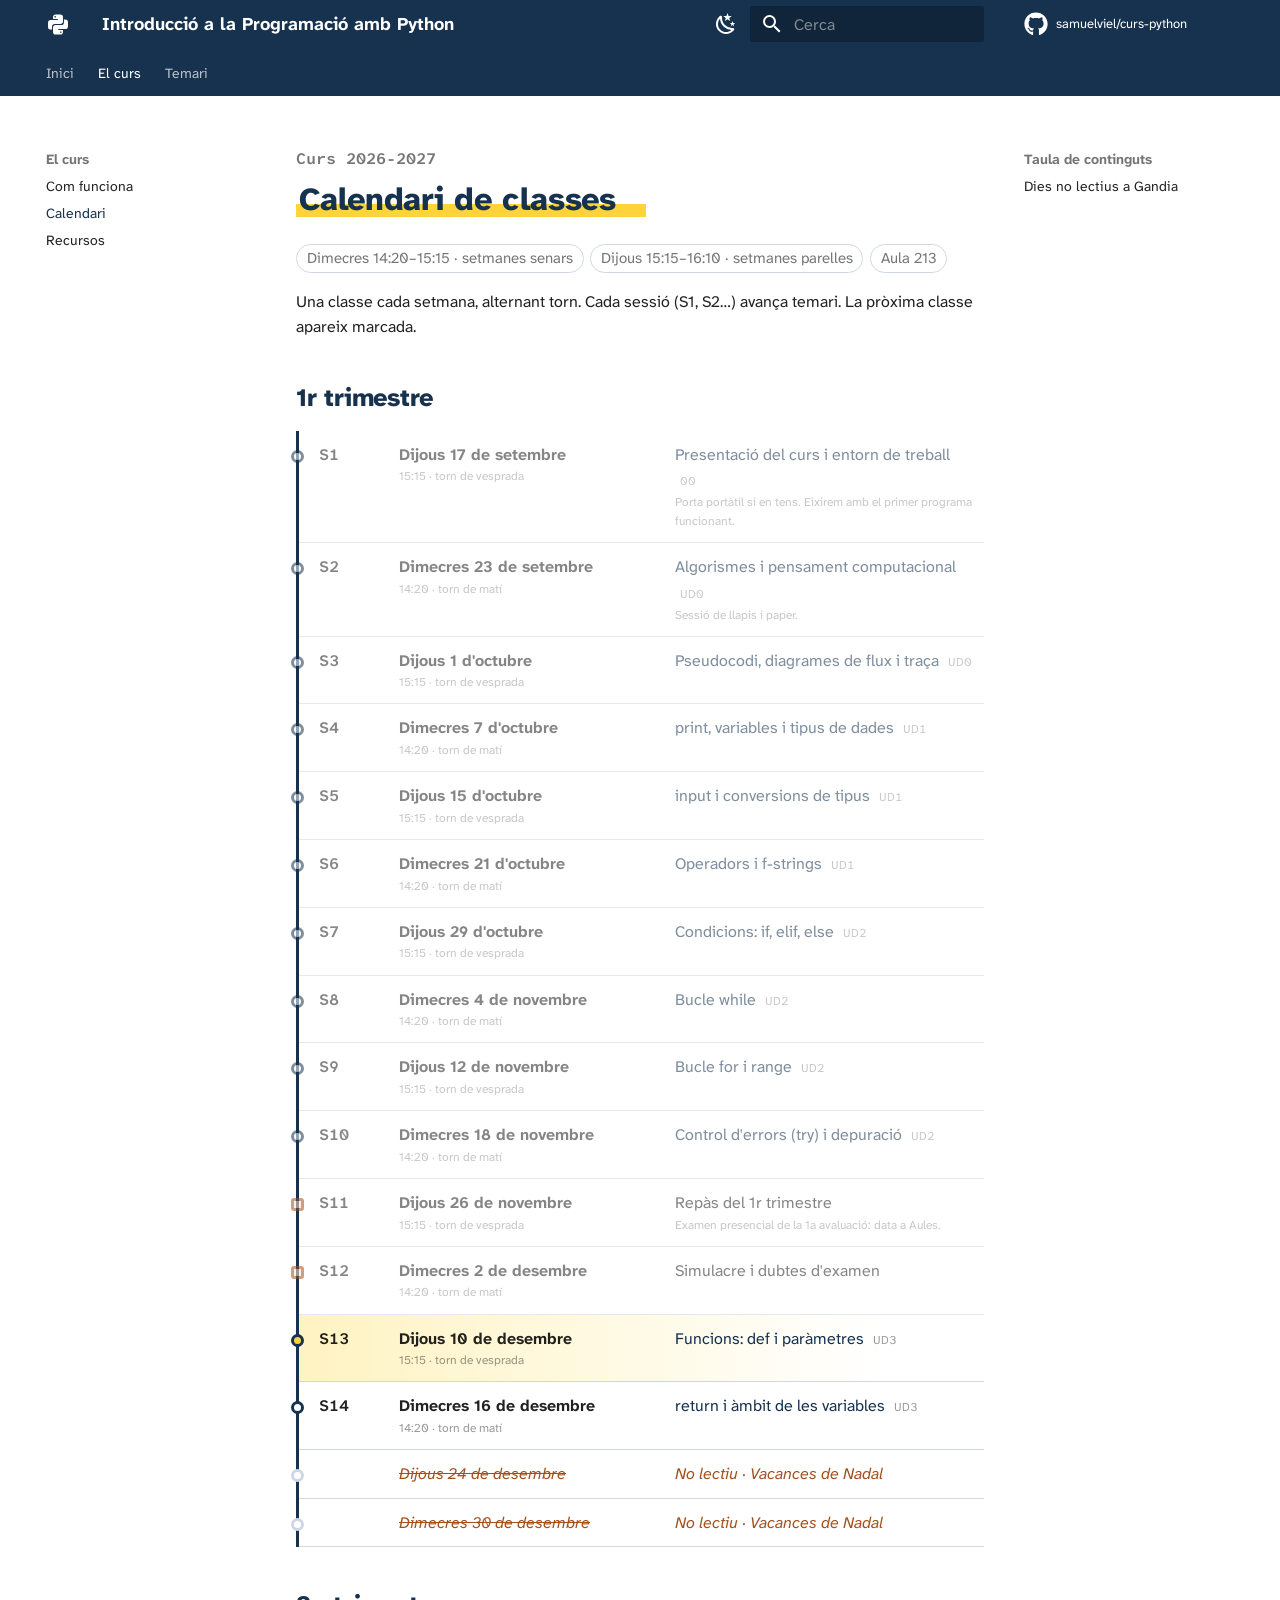
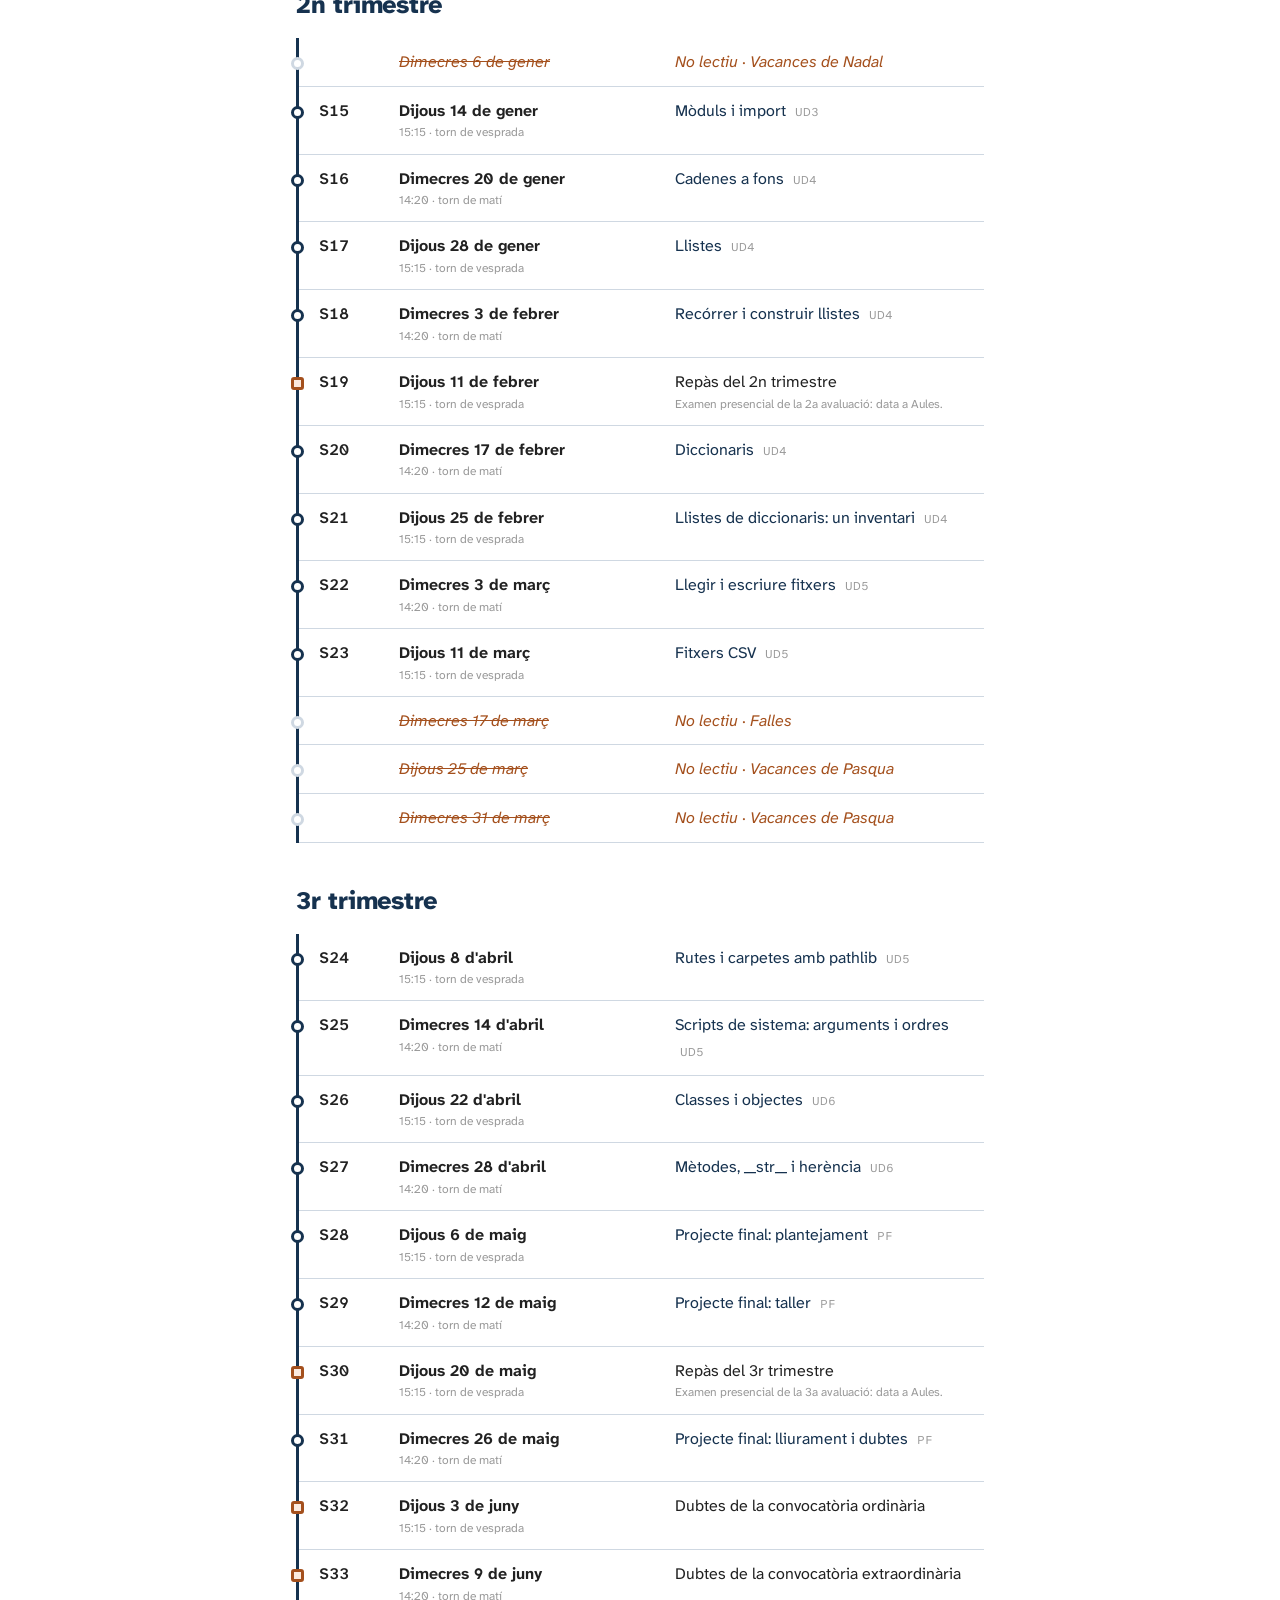
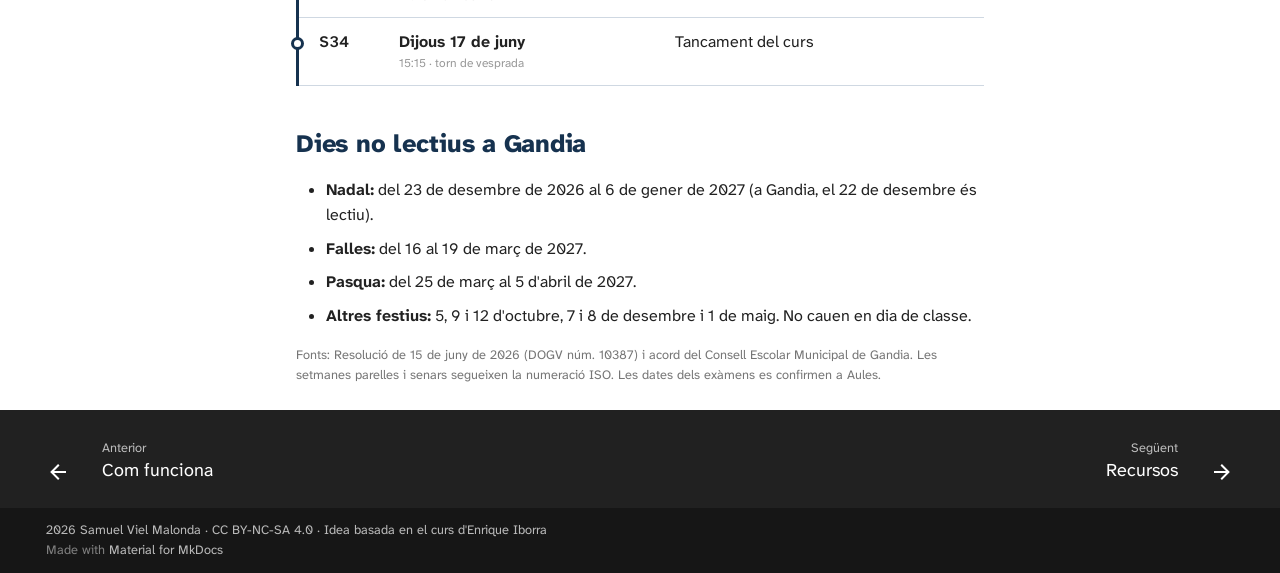
==== calendari/index.html @ 8b62d402 "Deployed 7106b65 with MkDocs version: 1.6.1" ====
<!doctype html>
<html lang="ca" class="no-js">
  <head>
    
      <meta charset="utf-8">
      <meta name="viewport" content="width=device-width,initial-scale=1">
      
        <meta name="description" content="Optativa de 2n d'ASIX/DAW semipresencial · IES Maria Enríquez (Gandia) · Curs 2026-2027">
      
      
        <meta name="author" content="Samuel Viel Malonda">
      
      
        <link rel="canonical" href="https://samuelviel.github.io/curs-python/calendari/">
      
      
        <link rel="prev" href="../guia/">
      
      
        <link rel="next" href="../recursos/">
      
      
        
      
      
      <link rel="icon" href="../assets/favicon.svg">
      <meta name="generator" content="mkdocs-1.6.1, mkdocs-material-9.7.7">
    
    
      
        <title>Calendari - Introducció a la Programació amb Python</title>
      
    
    
      <link rel="stylesheet" href="../assets/stylesheets/main.ec1eaa64.min.css">
      
        
        <link rel="stylesheet" href="../assets/stylesheets/palette.ab4e12ef.min.css">
      
      


    
    
      
    
    
      
    
    
      <link rel="stylesheet" href="../assets/css/curs.css">
    
    <script>__md_scope=new URL("..",location),__md_hash=e=>[...e].reduce(((e,_)=>(e<<5)-e+_.charCodeAt(0)),0),__md_get=(e,_=localStorage,t=__md_scope)=>JSON.parse(_.getItem(t.pathname+"."+e)),__md_set=(e,_,t=localStorage,a=__md_scope)=>{try{t.setItem(a.pathname+"."+e,JSON.stringify(_))}catch(e){}}</script>
    
      

    
    
  </head>
  
  
    
    
      
    
    
    
    
    <body dir="ltr" data-md-color-scheme="default" data-md-color-primary="custom" data-md-color-accent="custom">
  
    
    <input class="md-toggle" data-md-toggle="drawer" type="checkbox" id="__drawer" autocomplete="off">
    <input class="md-toggle" data-md-toggle="search" type="checkbox" id="__search" autocomplete="off">
    <label class="md-overlay" for="__drawer"></label>
    <div data-md-component="skip">
      
        
        <a href="#calendari-de-classes" class="md-skip">
          Salta el contingut
        </a>
      
    </div>
    <div data-md-component="announce">
      
    </div>
    
    
      

<header class="md-header" data-md-component="header">
  <nav class="md-header__inner md-grid" aria-label="Capçalera">
    <a href=".." title="Introducció a la Programació amb Python" class="md-header__button md-logo" aria-label="Introducció a la Programació amb Python" data-md-component="logo">
      
  
  <svg xmlns="http://www.w3.org/2000/svg" viewBox="0 0 24 24"><path d="M19.14 7.5A2.86 2.86 0 0 1 22 10.36v3.78A2.86 2.86 0 0 1 19.14 17H12c0 .39.32.96.71.96H17v1.68a2.86 2.86 0 0 1-2.86 2.86H9.86A2.86 2.86 0 0 1 7 19.64v-3.75a2.85 2.85 0 0 1 2.86-2.85h5.25a2.85 2.85 0 0 0 2.85-2.86V7.5zm-4.28 11.79c-.4 0-.72.3-.72.89s.32.71.72.71a.71.71 0 0 0 .71-.71c0-.59-.32-.89-.71-.89m-10-1.79A2.86 2.86 0 0 1 2 14.64v-3.78A2.86 2.86 0 0 1 4.86 8H12c0-.39-.32-.96-.71-.96H7V5.36A2.86 2.86 0 0 1 9.86 2.5h4.28A2.86 2.86 0 0 1 17 5.36v3.75a2.85 2.85 0 0 1-2.86 2.85H8.89a2.85 2.85 0 0 0-2.85 2.86v2.68zM9.14 5.71c.4 0 .72-.3.72-.89s-.32-.71-.72-.71c-.39 0-.71.12-.71.71s.32.89.71.89"/></svg>

    </a>
    <label class="md-header__button md-icon" for="__drawer">
      
      <svg xmlns="http://www.w3.org/2000/svg" viewBox="0 0 24 24"><path d="M3 6h18v2H3zm0 5h18v2H3zm0 5h18v2H3z"/></svg>
    </label>
    <div class="md-header__title" data-md-component="header-title">
      <div class="md-header__ellipsis">
        <div class="md-header__topic">
          <span class="md-ellipsis">
            Introducció a la Programació amb Python
          </span>
        </div>
        <div class="md-header__topic" data-md-component="header-topic">
          <span class="md-ellipsis">
            
              Calendari
            
          </span>
        </div>
      </div>
    </div>
    
      
        <form class="md-header__option" data-md-component="palette">
  
    
    
    
    <input class="md-option" data-md-color-media="(prefers-color-scheme: light)" data-md-color-scheme="default" data-md-color-primary="custom" data-md-color-accent="custom"  aria-label="Canvia a mode fosc"  type="radio" name="__palette" id="__palette_0">
    
      <label class="md-header__button md-icon" title="Canvia a mode fosc" for="__palette_1" hidden>
        <svg xmlns="http://www.w3.org/2000/svg" viewBox="0 0 24 24"><path d="m17.75 4.09-2.53 1.94.91 3.06-2.63-1.81-2.63 1.81.91-3.06-2.53-1.94L12.44 4l1.06-3 1.06 3zm3.5 6.91-1.64 1.25.59 1.98-1.7-1.17-1.7 1.17.59-1.98L15.75 11l2.06-.05L18.5 9l.69 1.95zm-2.28 4.95c.83-.08 1.72 1.1 1.19 1.85-.32.45-.66.87-1.08 1.27C15.17 23 8.84 23 4.94 19.07c-3.91-3.9-3.91-10.24 0-14.14.4-.4.82-.76 1.27-1.08.75-.53 1.93.36 1.85 1.19-.27 2.86.69 5.83 2.89 8.02a9.96 9.96 0 0 0 8.02 2.89m-1.64 2.02a12.08 12.08 0 0 1-7.8-3.47c-2.17-2.19-3.33-5-3.49-7.82-2.81 3.14-2.7 7.96.31 10.98 3.02 3.01 7.84 3.12 10.98.31"/></svg>
      </label>
    
  
    
    
    
    <input class="md-option" data-md-color-media="(prefers-color-scheme: dark)" data-md-color-scheme="slate" data-md-color-primary="custom" data-md-color-accent="custom"  aria-label="Canvia a mode clar"  type="radio" name="__palette" id="__palette_1">
    
      <label class="md-header__button md-icon" title="Canvia a mode clar" for="__palette_0" hidden>
        <svg xmlns="http://www.w3.org/2000/svg" viewBox="0 0 24 24"><path d="M12 7a5 5 0 0 1 5 5 5 5 0 0 1-5 5 5 5 0 0 1-5-5 5 5 0 0 1 5-5m0 2a3 3 0 0 0-3 3 3 3 0 0 0 3 3 3 3 0 0 0 3-3 3 3 0 0 0-3-3m0-7 2.39 3.42C13.65 5.15 12.84 5 12 5s-1.65.15-2.39.42zM3.34 7l4.16-.35A7.2 7.2 0 0 0 5.94 8.5c-.44.74-.69 1.5-.83 2.29zm.02 10 1.76-3.77a7.131 7.131 0 0 0 2.38 4.14zM20.65 7l-1.77 3.79a7.02 7.02 0 0 0-2.38-4.15zm-.01 10-4.14.36c.59-.51 1.12-1.14 1.54-1.86.42-.73.69-1.5.83-2.29zM12 22l-2.41-3.44c.74.27 1.55.44 2.41.44.82 0 1.63-.17 2.37-.44z"/></svg>
      </label>
    
  
</form>
      
    
    
      <script>var palette=__md_get("__palette");if(palette&&palette.color){if("(prefers-color-scheme)"===palette.color.media){var media=matchMedia("(prefers-color-scheme: light)"),input=document.querySelector(media.matches?"[data-md-color-media='(prefers-color-scheme: light)']":"[data-md-color-media='(prefers-color-scheme: dark)']");palette.color.media=input.getAttribute("data-md-color-media"),palette.color.scheme=input.getAttribute("data-md-color-scheme"),palette.color.primary=input.getAttribute("data-md-color-primary"),palette.color.accent=input.getAttribute("data-md-color-accent")}for(var[key,value]of Object.entries(palette.color))document.body.setAttribute("data-md-color-"+key,value)}</script>
    
    
    
      
      
        <label class="md-header__button md-icon" for="__search">
          
          <svg xmlns="http://www.w3.org/2000/svg" viewBox="0 0 24 24"><path d="M9.5 3A6.5 6.5 0 0 1 16 9.5c0 1.61-.59 3.09-1.56 4.23l.27.27h.79l5 5-1.5 1.5-5-5v-.79l-.27-.27A6.52 6.52 0 0 1 9.5 16 6.5 6.5 0 0 1 3 9.5 6.5 6.5 0 0 1 9.5 3m0 2C7 5 5 7 5 9.5S7 14 9.5 14 14 12 14 9.5 12 5 9.5 5"/></svg>
        </label>
        <div class="md-search" data-md-component="search" role="dialog">
  <label class="md-search__overlay" for="__search"></label>
  <div class="md-search__inner" role="search">
    <form class="md-search__form" name="search">
      <input type="text" class="md-search__input" name="query" aria-label="Cerca" placeholder="Cerca" autocapitalize="off" autocorrect="off" autocomplete="off" spellcheck="false" data-md-component="search-query" required>
      <label class="md-search__icon md-icon" for="__search">
        
        <svg xmlns="http://www.w3.org/2000/svg" viewBox="0 0 24 24"><path d="M9.5 3A6.5 6.5 0 0 1 16 9.5c0 1.61-.59 3.09-1.56 4.23l.27.27h.79l5 5-1.5 1.5-5-5v-.79l-.27-.27A6.52 6.52 0 0 1 9.5 16 6.5 6.5 0 0 1 3 9.5 6.5 6.5 0 0 1 9.5 3m0 2C7 5 5 7 5 9.5S7 14 9.5 14 14 12 14 9.5 12 5 9.5 5"/></svg>
        
        <svg xmlns="http://www.w3.org/2000/svg" viewBox="0 0 24 24"><path d="M20 11v2H8l5.5 5.5-1.42 1.42L4.16 12l7.92-7.92L13.5 5.5 8 11z"/></svg>
      </label>
      <nav class="md-search__options" aria-label="Cerca">
        
        <button type="reset" class="md-search__icon md-icon" title="Neteja" aria-label="Neteja" tabindex="-1">
          
          <svg xmlns="http://www.w3.org/2000/svg" viewBox="0 0 24 24"><path d="M19 6.41 17.59 5 12 10.59 6.41 5 5 6.41 10.59 12 5 17.59 6.41 19 12 13.41 17.59 19 19 17.59 13.41 12z"/></svg>
        </button>
      </nav>
      
        <div class="md-search__suggest" data-md-component="search-suggest"></div>
      
    </form>
    <div class="md-search__output">
      <div class="md-search__scrollwrap" tabindex="0" data-md-scrollfix>
        <div class="md-search-result" data-md-component="search-result">
          <div class="md-search-result__meta">
            Inicialitzant cerca
          </div>
          <ol class="md-search-result__list" role="presentation"></ol>
        </div>
      </div>
    </div>
  </div>
</div>
      
    
    
      <div class="md-header__source">
        <a href="https://github.com/samuelviel/curs-python" title="Ves al repositori" class="md-source" data-md-component="source">
  <div class="md-source__icon md-icon">
    
    <svg xmlns="http://www.w3.org/2000/svg" viewBox="0 0 512 512"><!--! Font Awesome Free 7.1.0 by @fontawesome - https://fontawesome.com License - https://fontawesome.com/license/free (Icons: CC BY 4.0, Fonts: SIL OFL 1.1, Code: MIT License) Copyright 2025 Fonticons, Inc.--><path d="M173.9 397.4c0 2-2.3 3.6-5.2 3.6-3.3.3-5.6-1.3-5.6-3.6 0-2 2.3-3.6 5.2-3.6 3-.3 5.6 1.3 5.6 3.6m-31.1-4.5c-.7 2 1.3 4.3 4.3 4.9 2.6 1 5.6 0 6.2-2s-1.3-4.3-4.3-5.2c-2.6-.7-5.5.3-6.2 2.3m44.2-1.7c-2.9.7-4.9 2.6-4.6 4.9.3 2 2.9 3.3 5.9 2.6 2.9-.7 4.9-2.6 4.6-4.6-.3-1.9-3-3.2-5.9-2.9M252.8 8C114.1 8 8 113.3 8 252c0 110.9 69.8 205.8 169.5 239.2 12.8 2.3 17.3-5.6 17.3-12.1 0-6.2-.3-40.4-.3-61.4 0 0-70 15-84.7-29.8 0 0-11.4-29.1-27.8-36.6 0 0-22.9-15.7 1.6-15.4 0 0 24.9 2 38.6 25.8 21.9 38.6 58.6 27.5 72.9 20.9 2.3-16 8.8-27.1 16-33.7-55.9-6.2-112.3-14.3-112.3-110.5 0-27.5 7.6-41.3 23.6-58.9-2.6-6.5-11.1-33.3 2.6-67.9 20.9-6.5 69 27 69 27 20-5.6 41.5-8.5 62.8-8.5s42.8 2.9 62.8 8.5c0 0 48.1-33.6 69-27 13.7 34.7 5.2 61.4 2.6 67.9 16 17.7 25.8 31.5 25.8 58.9 0 96.5-58.9 104.2-114.8 110.5 9.2 7.9 17 22.9 17 46.4 0 33.7-.3 75.4-.3 83.6 0 6.5 4.6 14.4 17.3 12.1C436.2 457.8 504 362.9 504 252 504 113.3 391.5 8 252.8 8M105.2 352.9c-1.3 1-1 3.3.7 5.2 1.6 1.6 3.9 2.3 5.2 1 1.3-1 1-3.3-.7-5.2-1.6-1.6-3.9-2.3-5.2-1m-10.8-8.1c-.7 1.3.3 2.9 2.3 3.9 1.6 1 3.6.7 4.3-.7.7-1.3-.3-2.9-2.3-3.9-2-.6-3.6-.3-4.3.7m32.4 35.6c-1.6 1.3-1 4.3 1.3 6.2 2.3 2.3 5.2 2.6 6.5 1 1.3-1.3.7-4.3-1.3-6.2-2.2-2.3-5.2-2.6-6.5-1m-11.4-14.7c-1.6 1-1.6 3.6 0 5.9s4.3 3.3 5.6 2.3c1.6-1.3 1.6-3.9 0-6.2-1.4-2.3-4-3.3-5.6-2"/></svg>
  </div>
  <div class="md-source__repository">
    samuelviel/curs-python
  </div>
</a>
      </div>
    
  </nav>
  
</header>
    
    <div class="md-container" data-md-component="container">
      
      
        
          
            
<nav class="md-tabs" aria-label="Pestanyes" data-md-component="tabs">
  <div class="md-grid">
    <ul class="md-tabs__list">
      
        
  
  
  
  
    <li class="md-tabs__item">
      <a href=".." class="md-tabs__link">
        
  
  
    
  
  Inici

      </a>
    </li>
  

      
        
  
  
  
    
  
  
    
    
      <li class="md-tabs__item md-tabs__item--active">
        <a href="../guia/" class="md-tabs__link">
          
  
  
    
  
  El curs

        </a>
      </li>
    
  

      
        
  
  
  
  
    
    
      <li class="md-tabs__item">
        <a href="../unitats/entorn/" class="md-tabs__link">
          
  
  
    
  
  Temari

        </a>
      </li>
    
  

      
    </ul>
  </div>
</nav>
          
        
      
      <main class="md-main" data-md-component="main">
        <div class="md-main__inner md-grid">
          
            
              
              <div class="md-sidebar md-sidebar--primary" data-md-component="sidebar" data-md-type="navigation" >
                <div class="md-sidebar__scrollwrap">
                  <div class="md-sidebar__inner">
                    


  


<nav class="md-nav md-nav--primary md-nav--lifted" aria-label="Navegació" data-md-level="0">
  <label class="md-nav__title" for="__drawer">
    <a href=".." title="Introducció a la Programació amb Python" class="md-nav__button md-logo" aria-label="Introducció a la Programació amb Python" data-md-component="logo">
      
  
  <svg xmlns="http://www.w3.org/2000/svg" viewBox="0 0 24 24"><path d="M19.14 7.5A2.86 2.86 0 0 1 22 10.36v3.78A2.86 2.86 0 0 1 19.14 17H12c0 .39.32.96.71.96H17v1.68a2.86 2.86 0 0 1-2.86 2.86H9.86A2.86 2.86 0 0 1 7 19.64v-3.75a2.85 2.85 0 0 1 2.86-2.85h5.25a2.85 2.85 0 0 0 2.85-2.86V7.5zm-4.28 11.79c-.4 0-.72.3-.72.89s.32.71.72.71a.71.71 0 0 0 .71-.71c0-.59-.32-.89-.71-.89m-10-1.79A2.86 2.86 0 0 1 2 14.64v-3.78A2.86 2.86 0 0 1 4.86 8H12c0-.39-.32-.96-.71-.96H7V5.36A2.86 2.86 0 0 1 9.86 2.5h4.28A2.86 2.86 0 0 1 17 5.36v3.75a2.85 2.85 0 0 1-2.86 2.85H8.89a2.85 2.85 0 0 0-2.85 2.86v2.68zM9.14 5.71c.4 0 .72-.3.72-.89s-.32-.71-.72-.71c-.39 0-.71.12-.71.71s.32.89.71.89"/></svg>

    </a>
    Introducció a la Programació amb Python
  </label>
  
    <div class="md-nav__source">
      <a href="https://github.com/samuelviel/curs-python" title="Ves al repositori" class="md-source" data-md-component="source">
  <div class="md-source__icon md-icon">
    
    <svg xmlns="http://www.w3.org/2000/svg" viewBox="0 0 512 512"><!--! Font Awesome Free 7.1.0 by @fontawesome - https://fontawesome.com License - https://fontawesome.com/license/free (Icons: CC BY 4.0, Fonts: SIL OFL 1.1, Code: MIT License) Copyright 2025 Fonticons, Inc.--><path d="M173.9 397.4c0 2-2.3 3.6-5.2 3.6-3.3.3-5.6-1.3-5.6-3.6 0-2 2.3-3.6 5.2-3.6 3-.3 5.6 1.3 5.6 3.6m-31.1-4.5c-.7 2 1.3 4.3 4.3 4.9 2.6 1 5.6 0 6.2-2s-1.3-4.3-4.3-5.2c-2.6-.7-5.5.3-6.2 2.3m44.2-1.7c-2.9.7-4.9 2.6-4.6 4.9.3 2 2.9 3.3 5.9 2.6 2.9-.7 4.9-2.6 4.6-4.6-.3-1.9-3-3.2-5.9-2.9M252.8 8C114.1 8 8 113.3 8 252c0 110.9 69.8 205.8 169.5 239.2 12.8 2.3 17.3-5.6 17.3-12.1 0-6.2-.3-40.4-.3-61.4 0 0-70 15-84.7-29.8 0 0-11.4-29.1-27.8-36.6 0 0-22.9-15.7 1.6-15.4 0 0 24.9 2 38.6 25.8 21.9 38.6 58.6 27.5 72.9 20.9 2.3-16 8.8-27.1 16-33.7-55.9-6.2-112.3-14.3-112.3-110.5 0-27.5 7.6-41.3 23.6-58.9-2.6-6.5-11.1-33.3 2.6-67.9 20.9-6.5 69 27 69 27 20-5.6 41.5-8.5 62.8-8.5s42.8 2.9 62.8 8.5c0 0 48.1-33.6 69-27 13.7 34.7 5.2 61.4 2.6 67.9 16 17.7 25.8 31.5 25.8 58.9 0 96.5-58.9 104.2-114.8 110.5 9.2 7.9 17 22.9 17 46.4 0 33.7-.3 75.4-.3 83.6 0 6.5 4.6 14.4 17.3 12.1C436.2 457.8 504 362.9 504 252 504 113.3 391.5 8 252.8 8M105.2 352.9c-1.3 1-1 3.3.7 5.2 1.6 1.6 3.9 2.3 5.2 1 1.3-1 1-3.3-.7-5.2-1.6-1.6-3.9-2.3-5.2-1m-10.8-8.1c-.7 1.3.3 2.9 2.3 3.9 1.6 1 3.6.7 4.3-.7.7-1.3-.3-2.9-2.3-3.9-2-.6-3.6-.3-4.3.7m32.4 35.6c-1.6 1.3-1 4.3 1.3 6.2 2.3 2.3 5.2 2.6 6.5 1 1.3-1.3.7-4.3-1.3-6.2-2.2-2.3-5.2-2.6-6.5-1m-11.4-14.7c-1.6 1-1.6 3.6 0 5.9s4.3 3.3 5.6 2.3c1.6-1.3 1.6-3.9 0-6.2-1.4-2.3-4-3.3-5.6-2"/></svg>
  </div>
  <div class="md-source__repository">
    samuelviel/curs-python
  </div>
</a>
    </div>
  
  <ul class="md-nav__list" data-md-scrollfix>
    
      
      
  
  
  
  
    <li class="md-nav__item">
      <a href=".." class="md-nav__link">
        
  
  
  <span class="md-ellipsis">
    
  
    Inici
  

    
  </span>
  
  

      </a>
    </li>
  

    
      
      
  
  
    
  
  
  
    
    
      
        
      
        
      
        
      
    
    
    
      
        
        
      
      
        
      
    
    
    <li class="md-nav__item md-nav__item--active md-nav__item--section md-nav__item--nested">
      
        
        
        <input class="md-nav__toggle md-toggle " type="checkbox" id="__nav_2" checked>
        
          
          <label class="md-nav__link" for="__nav_2" id="__nav_2_label" tabindex="">
            
  
  
  <span class="md-ellipsis">
    
  
    El curs
  

    
  </span>
  
  

            <span class="md-nav__icon md-icon"></span>
          </label>
        
        <nav class="md-nav" data-md-level="1" aria-labelledby="__nav_2_label" aria-expanded="true">
          <label class="md-nav__title" for="__nav_2">
            <span class="md-nav__icon md-icon"></span>
            
  
    El curs
  

          </label>
          <ul class="md-nav__list" data-md-scrollfix>
            
              
                
  
  
  
  
    <li class="md-nav__item">
      <a href="../guia/" class="md-nav__link">
        
  
  
  <span class="md-ellipsis">
    
  
    Com funciona
  

    
  </span>
  
  

      </a>
    </li>
  

              
            
              
                
  
  
    
  
  
  
    <li class="md-nav__item md-nav__item--active">
      
      <input class="md-nav__toggle md-toggle" type="checkbox" id="__toc">
      
      
        
      
      
        <label class="md-nav__link md-nav__link--active" for="__toc">
          
  
  
  <span class="md-ellipsis">
    
  
    Calendari
  

    
  </span>
  
  

          <span class="md-nav__icon md-icon"></span>
        </label>
      
      <a href="./" class="md-nav__link md-nav__link--active">
        
  
  
  <span class="md-ellipsis">
    
  
    Calendari
  

    
  </span>
  
  

      </a>
      
        

<nav class="md-nav md-nav--secondary" aria-label="Taula de continguts">
  
  
  
    
  
  
    <label class="md-nav__title" for="__toc">
      <span class="md-nav__icon md-icon"></span>
      Taula de continguts
    </label>
    <ul class="md-nav__list" data-md-component="toc" data-md-scrollfix>
      
        <li class="md-nav__item">
  <a href="#dies-no-lectius-a-gandia" class="md-nav__link">
    <span class="md-ellipsis">
      
        Dies no lectius a Gandia
      
    </span>
  </a>
  
</li>
      
    </ul>
  
</nav>
      
    </li>
  

              
            
              
                
  
  
  
  
    <li class="md-nav__item">
      <a href="../recursos/" class="md-nav__link">
        
  
  
  <span class="md-ellipsis">
    
  
    Recursos
  

    
  </span>
  
  

      </a>
    </li>
  

              
            
          </ul>
        </nav>
      
    </li>
  

    
      
      
  
  
  
  
    
    
      
        
      
        
      
        
      
        
      
        
      
        
      
        
      
        
      
        
      
    
    
    
      
      
        
      
    
    
    <li class="md-nav__item md-nav__item--nested">
      
        
        
        <input class="md-nav__toggle md-toggle " type="checkbox" id="__nav_3" >
        
          
          <label class="md-nav__link" for="__nav_3" id="__nav_3_label" tabindex="0">
            
  
  
  <span class="md-ellipsis">
    
  
    Temari
  

    
  </span>
  
  

            <span class="md-nav__icon md-icon"></span>
          </label>
        
        <nav class="md-nav" data-md-level="1" aria-labelledby="__nav_3_label" aria-expanded="false">
          <label class="md-nav__title" for="__nav_3">
            <span class="md-nav__icon md-icon"></span>
            
  
    Temari
  

          </label>
          <ul class="md-nav__list" data-md-scrollfix>
            
              
                
  
  
  
  
    <li class="md-nav__item">
      <a href="../unitats/entorn/" class="md-nav__link">
        
  
  
  <span class="md-ellipsis">
    
  
    00 · Prepara l'entorn
  

    
  </span>
  
  

      </a>
    </li>
  

              
            
              
                
  
  
  
  
    <li class="md-nav__item">
      <a href="../unitats/ud0/" class="md-nav__link">
        
  
  
  <span class="md-ellipsis">
    
  
    UD0 · Pensament computacional
  

    
  </span>
  
  

      </a>
    </li>
  

              
            
              
                
  
  
  
  
    <li class="md-nav__item">
      <a href="../unitats/ud1/" class="md-nav__link">
        
  
  
  <span class="md-ellipsis">
    
  
    UD1 · Primers passos
  

    
  </span>
  
  

      </a>
    </li>
  

              
            
              
                
  
  
  
  
    <li class="md-nav__item">
      <a href="../unitats/ud2/" class="md-nav__link">
        
  
  
  <span class="md-ellipsis">
    
  
    UD2 · Decisions i bucles
  

    
  </span>
  
  

      </a>
    </li>
  

              
            
              
                
  
  
  
  
    <li class="md-nav__item">
      <a href="../unitats/ud3/" class="md-nav__link">
        
  
  
  <span class="md-ellipsis">
    
  
    UD3 · Funcions i mòduls
  

    
  </span>
  
  

      </a>
    </li>
  

              
            
              
                
  
  
  
  
    <li class="md-nav__item">
      <a href="../unitats/ud4/" class="md-nav__link">
        
  
  
  <span class="md-ellipsis">
    
  
    UD4 · Cadenes, llistes i diccionaris
  

    
  </span>
  
  

      </a>
    </li>
  

              
            
              
                
  
  
  
  
    <li class="md-nav__item">
      <a href="../unitats/ud5/" class="md-nav__link">
        
  
  
  <span class="md-ellipsis">
    
  
    UD5 · Fitxers i scripts
  

    
  </span>
  
  

      </a>
    </li>
  

              
            
              
                
  
  
  
  
    <li class="md-nav__item">
      <a href="../unitats/ud6/" class="md-nav__link">
        
  
  
  <span class="md-ellipsis">
    
  
    UD6 · Objectes i classes
  

    
  </span>
  
  

      </a>
    </li>
  

              
            
              
                
  
  
  
  
    <li class="md-nav__item">
      <a href="../unitats/projecte/" class="md-nav__link">
        
  
  
  <span class="md-ellipsis">
    
  
    Projecte final
  

    
  </span>
  
  

      </a>
    </li>
  

              
            
          </ul>
        </nav>
      
    </li>
  

    
  </ul>
</nav>
                  </div>
                </div>
              </div>
            
            
              
              <div class="md-sidebar md-sidebar--secondary" data-md-component="sidebar" data-md-type="toc" >
                <div class="md-sidebar__scrollwrap">
                  <div class="md-sidebar__inner">
                    

<nav class="md-nav md-nav--secondary" aria-label="Taula de continguts">
  
  
  
    
  
  
    <label class="md-nav__title" for="__toc">
      <span class="md-nav__icon md-icon"></span>
      Taula de continguts
    </label>
    <ul class="md-nav__list" data-md-component="toc" data-md-scrollfix>
      
        <li class="md-nav__item">
  <a href="#dies-no-lectius-a-gandia" class="md-nav__link">
    <span class="md-ellipsis">
      
        Dies no lectius a Gandia
      
    </span>
  </a>
  
</li>
      
    </ul>
  
</nav>
                  </div>
                </div>
              </div>
            
          
          
            <div class="md-content" data-md-component="content">
              
              <article class="md-content__inner md-typeset">
                
                  


  
  


<p class="unit-num">Curs <span data-c="curs"></span></p>

<h1 id="calendari-de-classes">Calendari de classes<a class="headerlink" href="#calendari-de-classes" title="Permanent link">&para;</a></h1>
<p class="unit-meta"><span class="chip">Dimecres 14:20–15:15 · setmanes senars</span> <span class="chip">Dijous 15:15–16:10 · setmanes parelles</span> <span class="chip" data-c="aula"></span></p>

<p>Una classe cada setmana, alternant torn. Cada sessió (S1, S2…) avança temari. La pròxima classe apareix marcada.</p>
<div id="calendari-sessions" markdown="0"></div>

<h2 id="dies-no-lectius-a-gandia">Dies no lectius a Gandia<a class="headerlink" href="#dies-no-lectius-a-gandia" title="Permanent link">&para;</a></h2>
<ul>
<li><strong>Nadal:</strong> del 23 de desembre de 2026 al 6 de gener de 2027 (a Gandia, el 22 de desembre és lectiu).</li>
<li><strong>Falles:</strong> del 16 al 19 de març de 2027.</li>
<li><strong>Pasqua:</strong> del 25 de març al 5 d'abril de 2027.</li>
<li><strong>Altres festius:</strong> 5, 9 i 12 d'octubre, 7 i 8 de desembre i 1 de maig. No cauen en dia de classe.</li>
</ul>
<p class="small-note">Fonts: Resolució de 15 de juny de 2026 (DOGV núm. 10387) i acord del Consell Escolar Municipal de Gandia. Les setmanes parelles i senars segueixen la numeració ISO. Les dates dels exàmens es confirmen a Aules.</p>







  
  






                
              </article>
            </div>
          
          
<script>var target=document.getElementById(location.hash.slice(1));target&&target.name&&(target.checked=target.name.startsWith("__tabbed_"))</script>
        </div>
        
          <button type="button" class="md-top md-icon" data-md-component="top" hidden>
  
  <svg xmlns="http://www.w3.org/2000/svg" viewBox="0 0 24 24"><path d="M13 20h-2V8l-5.5 5.5-1.42-1.42L12 4.16l7.92 7.92-1.42 1.42L13 8z"/></svg>
  Torna a l'inici
</button>
        
      </main>
      
        <footer class="md-footer">
  
    
      
      <nav class="md-footer__inner md-grid" aria-label="Peu de pàgina" >
        
          
          <a href="../guia/" class="md-footer__link md-footer__link--prev" aria-label="Anterior: Com funciona">
            <div class="md-footer__button md-icon">
              
              <svg xmlns="http://www.w3.org/2000/svg" viewBox="0 0 24 24"><path d="M20 11v2H8l5.5 5.5-1.42 1.42L4.16 12l7.92-7.92L13.5 5.5 8 11z"/></svg>
            </div>
            <div class="md-footer__title">
              <span class="md-footer__direction">
                Anterior
              </span>
              <div class="md-ellipsis">
                Com funciona
              </div>
            </div>
          </a>
        
        
          
          <a href="../recursos/" class="md-footer__link md-footer__link--next" aria-label="Següent: Recursos">
            <div class="md-footer__title">
              <span class="md-footer__direction">
                Següent
              </span>
              <div class="md-ellipsis">
                Recursos
              </div>
            </div>
            <div class="md-footer__button md-icon">
              
              <svg xmlns="http://www.w3.org/2000/svg" viewBox="0 0 24 24"><path d="M4 11v2h12l-5.5 5.5 1.42 1.42L19.84 12l-7.92-7.92L10.5 5.5 16 11z"/></svg>
            </div>
          </a>
        
      </nav>
    
  
  <div class="md-footer-meta md-typeset">
    <div class="md-footer-meta__inner md-grid">
      <div class="md-copyright">
  
    <div class="md-copyright__highlight">
      2026 Samuel Viel Malonda · <a href="https://creativecommons.org/licenses/by-nc-sa/4.0/deed.ca">CC BY-NC-SA 4.0</a> · Idea basada en el curs d'<a href="https://enriqueiborra.github.io/python/index.html">Enrique Iborra</a>
    </div>
  
  
    Made with
    <a href="https://squidfunk.github.io/mkdocs-material/" target="_blank" rel="noopener">
      Material for MkDocs
    </a>
  
</div>
      
    </div>
  </div>
</footer>
      
    </div>
    <div class="md-dialog" data-md-component="dialog">
      <div class="md-dialog__inner md-typeset"></div>
    </div>
    
    
    
      
      
      <script id="__config" type="application/json">{"annotate": null, "base": "..", "features": ["navigation.tabs", "navigation.sections", "navigation.top", "navigation.footer", "navigation.indexes", "toc.follow", "search.highlight", "search.suggest", "content.code.copy"], "search": "../assets/javascripts/workers/search.2c215733.min.js", "tags": null, "translations": {"clipboard.copied": "Copiat al porta-retalls", "clipboard.copy": "C\u00f2pia al porta-retalls", "search.result.more.one": "1 m\u00e9s en aquesta p\u00e0gina", "search.result.more.other": "# m\u00e9s en aquesta p\u00e0gina", "search.result.none": "Cap document coincideix", "search.result.one": "1 document coincident", "search.result.other": "# documents coincidents", "search.result.placeholder": "Escriu per a comen\u00e7ar a cercar", "search.result.term.missing": "Desaparegut", "select.version": "Selecciona la versi\u00f3"}, "version": null}</script>
    
    
      <script src="../assets/javascripts/bundle.d7400e89.min.js"></script>
      
        <script src="../assets/js/curs.js"></script>
      
        <script src="../assets/js/curs-app.js"></script>
      
    
  </body>
</html>
---- assets/stylesheets/main.ec1eaa64.min.css ----
@charset "UTF-8";html{-webkit-text-size-adjust:none;-moz-text-size-adjust:none;text-size-adjust:none;box-sizing:border-box}*,:after,:before{box-sizing:inherit}@media (prefers-reduced-motion){*,:after,:before{transition:none!important}}body{margin:0}a,button,input,label{-webkit-tap-highlight-color:transparent}a{color:inherit;text-decoration:none}hr{border:0;box-sizing:initial;display:block;height:.05rem;overflow:visible;padding:0}small{font-size:80%}sub,sup{line-height:1em}img{border-style:none}table{border-collapse:initial;border-spacing:0}td,th{font-weight:400;vertical-align:top}button{background:#0000;border:0;font-family:inherit;font-size:inherit;margin:0;padding:0}input{border:0;outline:none}:root{--md-primary-fg-color:#4051b5;--md-primary-fg-color--light:#5d6cc0;--md-primary-fg-color--dark:#303fa1;--md-primary-bg-color:#fff;--md-primary-bg-color--light:#ffffffb3;--md-accent-fg-color:#526cfe;--md-accent-fg-color--transparent:#526cfe1a;--md-accent-bg-color:#fff;--md-accent-bg-color--light:#ffffffb3}[data-md-color-scheme=default]{color-scheme:light}[data-md-color-scheme=default] img[src$="#gh-dark-mode-only"],[data-md-color-scheme=default] img[src$="#only-dark"]{display:none}:root,[data-md-color-scheme=default]{--md-hue:225deg;--md-default-fg-color:#000000de;--md-default-fg-color--light:#0000008a;--md-default-fg-color--lighter:#00000052;--md-default-fg-color--lightest:#00000012;--md-default-bg-color:#fff;--md-default-bg-color--light:#ffffffb3;--md-default-bg-color--lighter:#ffffff4d;--md-default-bg-color--lightest:#ffffff1f;--md-code-fg-color:#36464e;--md-code-bg-color:#f5f5f5;--md-code-bg-color--light:#f5f5f5b3;--md-code-bg-color--lighter:#f5f5f54d;--md-code-hl-color:#4287ff;--md-code-hl-color--light:#4287ff1a;--md-code-hl-number-color:#d52a2a;--md-code-hl-special-color:#db1457;--md-code-hl-function-color:#a846b9;--md-code-hl-constant-color:#6e59d9;--md-code-hl-keyword-color:#3f6ec6;--md-code-hl-string-color:#1c7d4d;--md-code-hl-name-color:var(--md-code-fg-color);--md-code-hl-operator-color:var(--md-default-fg-color--light);--md-code-hl-punctuation-color:var(--md-default-fg-color--light);--md-code-hl-comment-color:var(--md-default-fg-color--light);--md-code-hl-generic-color:var(--md-default-fg-color--light);--md-code-hl-variable-color:var(--md-default-fg-color--light);--md-typeset-color:var(--md-default-fg-color);--md-typeset-a-color:var(--md-primary-fg-color);--md-typeset-del-color:#f5503d26;--md-typeset-ins-color:#0bd57026;--md-typeset-kbd-color:#fafafa;--md-typeset-kbd-accent-color:#fff;--md-typeset-kbd-border-color:#b8b8b8;--md-typeset-mark-color:#ffff0080;--md-typeset-table-color:#0000001f;--md-typeset-table-color--light:rgba(0,0,0,.035);--md-admonition-fg-color:var(--md-default-fg-color);--md-admonition-bg-color:var(--md-default-bg-color);--md-warning-fg-color:#000000de;--md-warning-bg-color:#ff9;--md-footer-fg-color:#fff;--md-footer-fg-color--light:#ffffffb3;--md-footer-fg-color--lighter:#ffffff73;--md-footer-bg-color:#000000de;--md-footer-bg-color--dark:#00000052;--md-shadow-z1:0 0.2rem 0.5rem #0000000d,0 0 0.05rem #0000001a;--md-shadow-z2:0 0.2rem 0.5rem #0000001a,0 0 0.05rem #00000040;--md-shadow-z3:0 0.2rem 0.5rem #0003,0 0 0.05rem #00000059}.md-icon svg{fill:currentcolor;display:block;height:1.2rem;width:1.2rem}body{-webkit-font-smoothing:antialiased;-moz-osx-font-smoothing:grayscale;--md-text-font-family:var(--md-text-font,_),-apple-system,BlinkMacSystemFont,Helvetica,Arial,sans-serif;--md-code-font-family:var(--md-code-font,_),SFMono-Regular,Consolas,Menlo,monospace}aside,body,input{font-feature-settings:"kern","liga";color:var(--md-typeset-color);font-family:var(--md-text-font-family)}code,kbd,pre{font-feature-settings:"kern";font-family:var(--md-code-font-family)}:root{--md-typeset-table-sort-icon:url('data:image/svg+xml;charset=utf-8,<svg xmlns="http://www.w3.org/2000/svg" viewBox="0 0 24 24"><path d="m18 21-4-4h3V7h-3l4-4 4 4h-3v10h3M2 19v-2h10v2M2 13v-2h7v2M2 7V5h4v2z"/></svg>');--md-typeset-table-sort-icon--asc:url('data:image/svg+xml;charset=utf-8,<svg xmlns="http://www.w3.org/2000/svg" viewBox="0 0 24 24"><path d="M19 17h3l-4 4-4-4h3V3h2M2 17h10v2H2M6 5v2H2V5m0 6h7v2H2z"/></svg>');--md-typeset-table-sort-icon--desc:url('data:image/svg+xml;charset=utf-8,<svg xmlns="http://www.w3.org/2000/svg" viewBox="0 0 24 24"><path d="M19 7h3l-4-4-4 4h3v14h2M2 17h10v2H2M6 5v2H2V5m0 6h7v2H2z"/></svg>')}.md-typeset{-webkit-print-color-adjust:exact;color-adjust:exact;font-size:.8rem;line-height:1.6;overflow-wrap:break-word}@media print{.md-typeset{font-size:.68rem}}.md-typeset blockquote,.md-typeset dl,.md-typeset figure,.md-typeset ol,.md-typeset pre,.md-typeset ul{margin-bottom:1em;margin-top:1em}.md-typeset h1{color:var(--md-default-fg-color--light);font-size:2em;line-height:1.3;margin:0 0 1.25em}.md-typeset h1,.md-typeset h2{font-weight:300;letter-spacing:-.01em}.md-typeset h2{font-size:1.5625em;line-height:1.4;margin:1.6em 0 .64em}.md-typeset h3{font-size:1.25em;font-weight:400;letter-spacing:-.01em;line-height:1.5;margin:1.6em 0 .8em}.md-typeset h2+h3{margin-top:.8em}.md-typeset h4{font-weight:700;letter-spacing:-.01em;margin:1em 0}.md-typeset h5,.md-typeset h6{color:var(--md-default-fg-color--light);font-size:.8em;font-weight:700;letter-spacing:-.01em;margin:1.25em 0}.md-typeset h5{text-transform:uppercase}.md-typeset h5 code{text-transform:none}.md-typeset hr{border-bottom:.05rem solid var(--md-default-fg-color--lightest);display:flow-root;margin:1.5em 0}.md-typeset a{color:var(--md-typeset-a-color);word-break:break-word}.md-typeset a,.md-typeset a:before{transition:color 125ms}.md-typeset a:focus,.md-typeset a:hover{color:var(--md-accent-fg-color)}.md-typeset a:focus code,.md-typeset a:hover code{background-color:var(--md-accent-fg-color--transparent);color:var(--md-accent-fg-color)}.md-typeset a code{color:var(--md-typeset-a-color)}.md-typeset a.focus-visible{outline-color:var(--md-accent-fg-color);outline-offset:.2rem}.md-typeset code,.md-typeset kbd,.md-typeset pre{color:var(--md-code-fg-color);direction:ltr;font-variant-ligatures:none;transition:background-color 125ms}@media print{.md-typeset code,.md-typeset kbd,.md-typeset pre{white-space:pre-wrap}}.md-typeset code{background-color:var(--md-code-bg-color);border-radius:.1rem;-webkit-box-decoration-break:clone;box-decoration-break:clone;font-size:.85em;padding:0 .2941176471em;transition:color 125ms,background-color 125ms;word-break:break-word}.md-typeset code:not(.focus-visible){-webkit-tap-highlight-color:transparent;outline:none}.md-typeset pre{display:flow-root;line-height:1.4;position:relative}.md-typeset pre>code{-webkit-box-decoration-break:slice;box-decoration-break:slice;box-shadow:none;display:block;margin:0;outline-color:var(--md-accent-fg-color);overflow:auto;padding:.7720588235em 1.1764705882em;scrollbar-color:var(--md-default-fg-color--lighter) #0000;scrollbar-width:thin;touch-action:auto;word-break:normal}.md-typeset pre>code:hover{scrollbar-color:var(--md-accent-fg-color) #0000}.md-typeset pre>code::-webkit-scrollbar{height:.2rem;width:.2rem}.md-typeset pre>code::-webkit-scrollbar-thumb{background-color:var(--md-default-fg-color--lighter)}.md-typeset pre>code::-webkit-scrollbar-thumb:hover{background-color:var(--md-accent-fg-color)}.md-typeset kbd{background-color:var(--md-typeset-kbd-color);border-radius:.1rem;box-shadow:0 .1rem 0 .05rem var(--md-typeset-kbd-border-color),0 .1rem 0 var(--md-typeset-kbd-border-color),0 -.1rem .2rem var(--md-typeset-kbd-accent-color) inset;color:var(--md-default-fg-color);display:inline-block;font-size:.75em;padding:0 .6666666667em;vertical-align:text-top;word-break:break-word}.md-typeset mark{background-color:var(--md-typeset-mark-color);-webkit-box-decoration-break:clone;box-decoration-break:clone;color:inherit;word-break:break-word}.md-typeset abbr{cursor:help;text-decoration:none}.md-typeset [data-preview],.md-typeset abbr{border-bottom:.05rem dotted var(--md-default-fg-color--light)}.md-typeset small{opacity:.75}[dir=ltr] .md-typeset sub,[dir=ltr] .md-typeset sup{margin-left:.078125em}[dir=rtl] .md-typeset sub,[dir=rtl] .md-typeset sup{margin-right:.078125em}[dir=ltr] .md-typeset blockquote{padding-left:.6rem}[dir=rtl] .md-typeset blockquote{padding-right:.6rem}[dir=ltr] .md-typeset blockquote{border-left:.2rem solid var(--md-default-fg-color--lighter)}[dir=rtl] .md-typeset blockquote{border-right:.2rem solid var(--md-default-fg-color--lighter)}.md-typeset blockquote{color:var(--md-default-fg-color--light);margin-left:0;margin-right:0}.md-typeset ul{list-style-type:disc}.md-typeset ul[type]{list-style-type:revert-layer}[dir=ltr] .md-typeset ol,[dir=ltr] .md-typeset ul{margin-left:.625em}[dir=rtl] .md-typeset ol,[dir=rtl] .md-typeset ul{margin-right:.625em}.md-typeset ol,.md-typeset ul{padding:0}.md-typeset ol:not([hidden]),.md-typeset ul:not([hidden]){display:flow-root}.md-typeset ol ol,.md-typeset ul ol{list-style-type:lower-alpha}.md-typeset ol ol ol,.md-typeset ul ol ol{list-style-type:lower-roman}.md-typeset ol ol ol ol,.md-typeset ul ol ol ol{list-style-type:upper-alpha}.md-typeset ol ol ol ol ol,.md-typeset ul ol ol ol ol{list-style-type:upper-roman}.md-typeset ol[type],.md-typeset ul[type]{list-style-type:revert-layer}[dir=ltr] .md-typeset ol li,[dir=ltr] .md-typeset ul li{margin-left:1.25em}[dir=rtl] .md-typeset ol li,[dir=rtl] .md-typeset ul li{margin-right:1.25em}.md-typeset ol li,.md-typeset ul li{margin-bottom:.5em}.md-typeset ol li blockquote,.md-typeset ol li p,.md-typeset ul li blockquote,.md-typeset ul li p{margin:.5em 0}.md-typeset ol li:last-child,.md-typeset ul li:last-child{margin-bottom:0}[dir=ltr] .md-typeset ol li ol,[dir=ltr] .md-typeset ol li ul,[dir=ltr] .md-typeset ul li ol,[dir=ltr] .md-typeset ul li ul{margin-left:.625em}[dir=rtl] .md-typeset ol li ol,[dir=rtl] .md-typeset ol li ul,[dir=rtl] .md-typeset ul li ol,[dir=rtl] .md-typeset ul li ul{margin-right:.625em}.md-typeset ol li ol,.md-typeset ol li ul,.md-typeset ul li ol,.md-typeset ul li ul{margin-bottom:.5em;margin-top:.5em}[dir=ltr] .md-typeset dd{margin-left:1.875em}[dir=rtl] .md-typeset dd{margin-right:1.875em}.md-typeset dd{margin-bottom:1.5em;margin-top:1em}.md-typeset img,.md-typeset svg,.md-typeset video{height:auto;max-width:100%}.md-typeset img[align=left]{margin:1em 1em 1em 0}.md-typeset img[align=right]{margin:1em 0 1em 1em}.md-typeset img[align]:only-child{margin-top:0}.md-typeset figure{display:flow-root;margin:1em auto;max-width:100%;text-align:center;width:fit-content}.md-typeset figure img{display:block;margin:0 auto}.md-typeset figcaption{font-style:italic;margin:1em auto;max-width:24rem}.md-typeset iframe{max-width:100%}.md-typeset table:not([class]){background-color:var(--md-default-bg-color);border:.05rem solid var(--md-typeset-table-color);border-radius:.1rem;display:inline-block;font-size:.64rem;max-width:100%;overflow:auto;touch-action:auto}@media print{.md-typeset table:not([class]){display:table}}.md-typeset table:not([class])+*{margin-top:1.5em}.md-typeset table:not([class]) td>:first-child,.md-typeset table:not([class]) th>:first-child{margin-top:0}.md-typeset table:not([class]) td>:last-child,.md-typeset table:not([class]) th>:last-child{margin-bottom:0}.md-typeset table:not([class]) td:not([align]),.md-typeset table:not([class]) th:not([align]){text-align:left}[dir=rtl] .md-typeset table:not([class]) td:not([align]),[dir=rtl] .md-typeset table:not([class]) th:not([align]){text-align:right}.md-typeset table:not([class]) th{font-weight:700;min-width:5rem;padding:.9375em 1.25em;vertical-align:top}.md-typeset table:not([class]) td{border-top:.05rem solid var(--md-typeset-table-color);padding:.9375em 1.25em;vertical-align:top}.md-typeset table:not([class]) tbody tr{transition:background-color 125ms}.md-typeset table:not([class]) tbody tr:hover{background-color:var(--md-typeset-table-color--light);box-shadow:0 .05rem 0 var(--md-default-bg-color) inset}.md-typeset table:not([class]) a{word-break:normal}.md-typeset table th[role=columnheader]{cursor:pointer}[dir=ltr] .md-typeset table th[role=columnheader]:after{margin-left:.5em}[dir=rtl] .md-typeset table th[role=columnheader]:after{margin-right:.5em}.md-typeset table th[role=columnheader]:after{content:"";display:inline-block;height:1.2em;-webkit-mask-image:var(--md-typeset-table-sort-icon);mask-image:var(--md-typeset-table-sort-icon);-webkit-mask-repeat:no-repeat;mask-repeat:no-repeat;-webkit-mask-size:contain;mask-size:contain;transition:background-color 125ms;vertical-align:text-bottom;width:1.2em}.md-typeset table th[role=columnheader]:hover:after{background-color:var(--md-default-fg-color--lighter)}.md-typeset table th[role=columnheader][aria-sort=ascending]:after{background-color:var(--md-default-fg-color--light);-webkit-mask-image:var(--md-typeset-table-sort-icon--asc);mask-image:var(--md-typeset-table-sort-icon--asc)}.md-typeset table th[role=columnheader][aria-sort=descending]:after{background-color:var(--md-default-fg-color--light);-webkit-mask-image:var(--md-typeset-table-sort-icon--desc);mask-image:var(--md-typeset-table-sort-icon--desc)}.md-typeset__scrollwrap{margin:1em -.8rem;overflow-x:auto;touch-action:auto}.md-typeset__table{display:inline-block;margin-bottom:.5em;padding:0 .8rem}@media print{.md-typeset__table{display:block}}html .md-typeset__table table{display:table;margin:0;overflow:hidden;width:100%}@media screen and (max-width:44.984375em){.md-content__inner>pre{margin:1em -.8rem}.md-content__inner>pre code{border-radius:0}}.md-typeset .md-author{border-radius:100%;display:block;flex-shrink:0;height:1.6rem;overflow:hidden;position:relative;transition:color 125ms,transform 125ms;width:1.6rem}.md-typeset .md-author img{display:block}.md-typeset .md-author--more{background:var(--md-default-fg-color--lightest);color:var(--md-default-fg-color--lighter);font-size:.6rem;font-weight:700;line-height:1.6rem;text-align:center}.md-typeset .md-author--long{height:2.4rem;width:2.4rem}.md-typeset a.md-author{transform:scale(1)}.md-typeset a.md-author img{border-radius:100%;filter:grayscale(100%) opacity(75%);transition:filter 125ms}.md-typeset a.md-author:focus,.md-typeset a.md-author:hover{transform:scale(1.1);z-index:1}.md-typeset a.md-author:focus img,.md-typeset a.md-author:hover img{filter:grayscale(0)}.md-banner{background-color:var(--md-footer-bg-color);color:var(--md-footer-fg-color);overflow:auto}@media print{.md-banner{display:none}}.md-banner--warning{background-color:var(--md-warning-bg-color);color:var(--md-warning-fg-color)}.md-banner__inner{font-size:.7rem;margin:.6rem auto;padding:0 .8rem}[dir=ltr] .md-banner__button{float:right}[dir=rtl] .md-banner__button{float:left}.md-banner__button{color:inherit;cursor:pointer;transition:opacity .25s}.no-js .md-banner__button{display:none}.md-banner__button:hover{opacity:.7}html{font-size:125%;height:100%;overflow-x:hidden}@media screen and (min-width:100em){html{font-size:137.5%}}@media screen and (min-width:125em){html{font-size:150%}}body{background-color:var(--md-default-bg-color);display:flex;flex-direction:column;font-size:.5rem;min-height:100%;position:relative;width:100%}@media print{body{display:block}}@media screen and (max-width:59.984375em){body[data-md-scrolllock]{position:fixed}}.md-grid{margin-left:auto;margin-right:auto;max-width:61rem}.md-container{display:flex;flex-direction:column;flex-grow:1}@media print{.md-container{display:block}}.md-main{flex-grow:1}.md-main__inner{display:flex;height:100%;margin-top:1.5rem}.md-ellipsis{overflow:hidden;text-overflow:ellipsis}.md-toggle{display:none}.md-option{height:0;opacity:0;position:absolute;width:0}.md-option:checked+label:not([hidden]){display:block}.md-option.focus-visible+label{outline-color:var(--md-accent-fg-color);outline-style:auto}.md-skip{background-color:var(--md-default-fg-color);border-radius:.1rem;color:var(--md-default-bg-color);font-size:.64rem;margin:.5rem;opacity:0;outline-color:var(--md-accent-fg-color);padding:.3rem .5rem;position:fixed;transform:translateY(.4rem);z-index:-1}.md-skip:focus{opacity:1;transform:translateY(0);transition:transform .25s cubic-bezier(.4,0,.2,1),opacity 175ms 75ms;z-index:10}@page{margin:25mm}:root{--md-clipboard-icon:url('data:image/svg+xml;charset=utf-8,<svg xmlns="http://www.w3.org/2000/svg" viewBox="0 0 24 24"><path d="M19 21H8V7h11m0-2H8a2 2 0 0 0-2 2v14a2 2 0 0 0 2 2h11a2 2 0 0 0 2-2V7a2 2 0 0 0-2-2m-3-4H4a2 2 0 0 0-2 2v14h2V3h12z"/></svg>')}.md-clipboard{border-radius:.1rem;color:var(--md-default-fg-color--lightest);cursor:pointer;height:1.5em;outline-color:var(--md-accent-fg-color);outline-offset:.1rem;transition:color .25s;width:1.5em;z-index:1}@media print{.md-clipboard{display:none}}.md-clipboard:not(.focus-visible){-webkit-tap-highlight-color:transparent;outline:none}:hover>.md-clipboard{color:var(--md-default-fg-color--light)}.md-clipboard:focus,.md-clipboard:hover{color:var(--md-accent-fg-color)}.md-clipboard:after{background-color:currentcolor;content:"";display:block;height:1.125em;margin:0 auto;-webkit-mask-image:var(--md-clipboard-icon);mask-image:var(--md-clipboard-icon);-webkit-mask-position:center;mask-position:center;-webkit-mask-repeat:no-repeat;mask-repeat:no-repeat;-webkit-mask-size:contain;mask-size:contain;width:1.125em}.md-clipboard--inline{cursor:pointer}.md-clipboard--inline code{transition:color .25s,background-color .25s}.md-clipboard--inline:focus code,.md-clipboard--inline:hover code{background-color:var(--md-accent-fg-color--transparent);color:var(--md-accent-fg-color)}:root{--md-code-select-icon:url('data:image/svg+xml;charset=utf-8,<svg xmlns="http://www.w3.org/2000/svg" viewBox="0 0 24 24"><path d="M19 19h-4v2h4c1.1 0 2-.9 2-2v-4h-2m0-12h-4v2h4v4h2V5c0-1.1-.9-2-2-2M5 5h4V3H5c-1.1 0-2 .9-2 2v4h2m0 6H3v4c0 1.1.9 2 2 2h4v-2H5zm2-4h2v2H7zm4 0h2v2h-2zm4 0h2v2h-2zM7 7h2v2H7zm4 0h2v2h-2zm4 0h2v2h-2zm-8 8h2v2H7zm4 0h2v2h-2zm4 0h2v2h-2z"/></svg>');--md-code-copy-icon:url('data:image/svg+xml;charset=utf-8,<svg xmlns="http://www.w3.org/2000/svg" viewBox="0 0 24 24"><path d="M19 21H8V7h11m0-2H8a2 2 0 0 0-2 2v14a2 2 0 0 0 2 2h11a2 2 0 0 0 2-2V7a2 2 0 0 0-2-2m-3-4H4a2 2 0 0 0-2 2v14h2V3h12z"/></svg>')}.md-typeset .md-code__content{display:grid}.md-code__nav{background-color:var(--md-code-bg-color--lighter);border-radius:.1rem;display:flex;gap:.2rem;padding:.2rem;position:absolute;right:.25em;top:.25em;transition:background-color .25s;z-index:1}:hover>.md-code__nav{background-color:var(--md-code-bg-color--light)}.md-code__button{color:var(--md-default-fg-color--lightest);cursor:pointer;display:block;height:1.5em;outline-color:var(--md-accent-fg-color);outline-offset:.1rem;transition:color .25s;width:1.5em}:hover>*>.md-code__button{color:var(--md-default-fg-color--light)}.md-code__button.focus-visible,.md-code__button:hover{color:var(--md-accent-fg-color)}.md-code__button--active{color:var(--md-default-fg-color)!important}.md-code__button:after{background-color:currentcolor;content:"";display:block;height:1.125em;margin:0 auto;-webkit-mask-position:center;mask-position:center;-webkit-mask-repeat:no-repeat;mask-repeat:no-repeat;-webkit-mask-size:contain;mask-size:contain;width:1.125em}.md-code__button[data-md-type=select]:after{-webkit-mask-image:var(--md-code-select-icon);mask-image:var(--md-code-select-icon)}.md-code__button[data-md-type=copy]:after{-webkit-mask-image:var(--md-code-copy-icon);mask-image:var(--md-code-copy-icon)}@keyframes consent{0%{opacity:0;transform:translateY(100%)}to{opacity:1;transform:translateY(0)}}@keyframes overlay{0%{opacity:0}to{opacity:1}}.md-consent__overlay{animation:overlay .25s both;-webkit-backdrop-filter:blur(.1rem);backdrop-filter:blur(.1rem);background-color:#0000008a;height:100%;opacity:1;position:fixed;top:0;width:100%;z-index:5}.md-consent__inner{animation:consent .5s cubic-bezier(.1,.7,.1,1) both;background-color:var(--md-default-bg-color);border:0;border-radius:.1rem;bottom:0;box-shadow:0 0 .2rem #0000001a,0 .2rem .4rem #0003;max-height:100%;overflow:auto;padding:0;position:fixed;width:100%;z-index:5}.md-consent__form{padding:.8rem}.md-consent__settings{display:none;margin:1em 0}input:checked+.md-consent__settings{display:block}.md-consent__controls{margin-bottom:.8rem}.md-typeset .md-consent__controls .md-button{display:inline}@media screen and (max-width:44.984375em){.md-typeset .md-consent__controls .md-button{display:block;margin-top:.4rem;text-align:center;width:100%}}.md-consent label{cursor:pointer}.md-content{flex-grow:1;min-width:0}.md-content__inner{margin:0 .8rem 1.2rem;padding-top:.6rem}@media screen and (min-width:76.25em){[dir=ltr] .md-sidebar--primary:not([hidden])~.md-content>.md-content__inner{margin-left:1.2rem}[dir=ltr] .md-sidebar--secondary:not([hidden])~.md-content>.md-content__inner,[dir=rtl] .md-sidebar--primary:not([hidden])~.md-content>.md-content__inner{margin-right:1.2rem}[dir=rtl] .md-sidebar--secondary:not([hidden])~.md-content>.md-content__inner{margin-left:1.2rem}}.md-content__inner:before{content:"";display:block;height:.4rem}.md-content__inner>:last-child{margin-bottom:0}[dir=ltr] .md-content__button{float:right}[dir=rtl] .md-content__button{float:left}[dir=ltr] .md-content__button{margin-left:.4rem}[dir=rtl] .md-content__button{margin-right:.4rem}.md-content__button{margin:.4rem 0;padding:0}@media print{.md-content__button{display:none}}.md-typeset .md-content__button{color:var(--md-default-fg-color--lighter)}.md-content__button svg{display:inline;vertical-align:top}[dir=rtl] .md-content__button svg{transform:scaleX(-1)}[dir=ltr] .md-dialog{right:.8rem}[dir=rtl] .md-dialog{left:.8rem}.md-dialog{background-color:var(--md-default-fg-color);border-radius:.1rem;bottom:.8rem;box-shadow:var(--md-shadow-z3);min-width:11.1rem;opacity:0;padding:.4rem .6rem;pointer-events:none;position:fixed;transform:translateY(100%);transition:transform 0ms .4s,opacity .4s;z-index:4}@media print{.md-dialog{display:none}}.md-dialog--active{opacity:1;pointer-events:auto;transform:translateY(0);transition:transform .4s cubic-bezier(.075,.85,.175,1),opacity .4s}.md-dialog__inner{color:var(--md-default-bg-color);font-size:.7rem}.md-feedback{margin:2em 0 1em;text-align:center}.md-feedback fieldset{border:none;margin:0;padding:0}.md-feedback__title{font-weight:700;margin:1em auto}.md-feedback__inner{position:relative}.md-feedback__list{display:flex;flex-wrap:wrap;place-content:baseline center;position:relative}.md-feedback__list:hover .md-icon:not(:disabled){color:var(--md-default-fg-color--lighter)}:disabled .md-feedback__list{min-height:1.8rem}.md-feedback__icon{color:var(--md-default-fg-color--light);cursor:pointer;flex-shrink:0;margin:0 .1rem;transition:color 125ms}.md-feedback__icon:not(:disabled).md-icon:hover{color:var(--md-accent-fg-color)}.md-feedback__icon:disabled{color:var(--md-default-fg-color--lightest);pointer-events:none}.md-feedback__note{opacity:0;position:relative;transform:translateY(.4rem);transition:transform .4s cubic-bezier(.1,.7,.1,1),opacity .15s}.md-feedback__note>*{margin:0 auto;max-width:16rem}:disabled .md-feedback__note{opacity:1;transform:translateY(0)}@media print{.md-feedback{display:none}}.md-footer{background-color:var(--md-footer-bg-color);color:var(--md-footer-fg-color)}@media print{.md-footer{display:none}}.md-footer__inner{justify-content:space-between;overflow:auto;padding:.2rem}.md-footer__inner:not([hidden]){display:flex}.md-footer__link{align-items:end;display:flex;flex-grow:0.01;margin-bottom:.4rem;margin-top:1rem;max-width:100%;outline-color:var(--md-accent-fg-color);overflow:hidden;transition:opacity .25s}.md-footer__link:focus,.md-footer__link:hover{opacity:.7}[dir=rtl] .md-footer__link svg{transform:scaleX(-1)}@media screen and (max-width:44.984375em){.md-footer__link--prev{flex-shrink:0}.md-footer__link--prev .md-footer__title{display:none}}[dir=ltr] .md-footer__link--next{margin-left:auto}[dir=rtl] .md-footer__link--next{margin-right:auto}.md-footer__link--next{text-align:right}[dir=rtl] .md-footer__link--next{text-align:left}.md-footer__title{flex-grow:1;font-size:.9rem;margin-bottom:.7rem;max-width:calc(100% - 2.4rem);padding:0 1rem;white-space:nowrap}.md-footer__button{margin:.2rem;padding:.4rem}.md-footer__direction{font-size:.64rem;opacity:.7}.md-footer-meta{background-color:var(--md-footer-bg-color--dark)}.md-footer-meta__inner{display:flex;flex-wrap:wrap;justify-content:space-between;padding:.2rem}html .md-footer-meta.md-typeset a{color:var(--md-footer-fg-color--light)}html .md-footer-meta.md-typeset a:focus,html .md-footer-meta.md-typeset a:hover{color:var(--md-footer-fg-color)}.md-copyright{color:var(--md-footer-fg-color--lighter);font-size:.64rem;margin:auto .6rem;padding:.4rem 0;width:100%}@media screen and (min-width:45em){.md-copyright{width:auto}}.md-copyright__highlight{color:var(--md-footer-fg-color--light)}.md-social{display:inline-flex;gap:.2rem;margin:0 .4rem;padding:.2rem 0 .6rem}@media screen and (min-width:45em){.md-social{padding:.6rem 0}}.md-social__link{display:inline-block;height:1.6rem;text-align:center;width:1.6rem}.md-social__link:before{line-height:1.9}.md-social__link svg{fill:currentcolor;max-height:.8rem;vertical-align:-25%}.md-typeset .md-button{border:.1rem solid;border-radius:.1rem;color:var(--md-primary-fg-color);cursor:pointer;display:inline-block;font-weight:700;padding:.625em 2em;transition:color 125ms,background-color 125ms,border-color 125ms}.md-typeset .md-button--primary{background-color:var(--md-primary-fg-color);border-color:var(--md-primary-fg-color);color:var(--md-primary-bg-color)}.md-typeset .md-button:focus,.md-typeset .md-button:hover{background-color:var(--md-accent-fg-color);border-color:var(--md-accent-fg-color);color:var(--md-accent-bg-color)}[dir=ltr] .md-typeset .md-input{border-top-left-radius:.1rem}[dir=ltr] .md-typeset .md-input,[dir=rtl] .md-typeset .md-input{border-top-right-radius:.1rem}[dir=rtl] .md-typeset .md-input{border-top-left-radius:.1rem}.md-typeset .md-input{border-bottom:.1rem solid var(--md-default-fg-color--lighter);box-shadow:var(--md-shadow-z1);font-size:.8rem;height:1.8rem;padding:0 .6rem;transition:border .25s,box-shadow .25s}.md-typeset .md-input:focus,.md-typeset .md-input:hover{border-bottom-color:var(--md-accent-fg-color);box-shadow:var(--md-shadow-z2)}.md-typeset .md-input--stretch{width:100%}.md-header{background-color:var(--md-primary-fg-color);box-shadow:0 0 .2rem #0000,0 .2rem .4rem #0000;color:var(--md-primary-bg-color);display:block;left:0;position:sticky;right:0;top:0;z-index:4}@media print{.md-header{display:none}}.md-header[hidden]{transform:translateY(-100%);transition:transform .25s cubic-bezier(.8,0,.6,1),box-shadow .25s}.md-header--shadow{box-shadow:0 0 .2rem #0000001a,0 .2rem .4rem #0003;transition:transform .25s cubic-bezier(.1,.7,.1,1),box-shadow .25s}.md-header__inner{align-items:center;display:flex;padding:0 .2rem}.md-header__button{color:currentcolor;cursor:pointer;margin:.2rem;outline-color:var(--md-accent-fg-color);padding:.4rem;position:relative;transition:opacity .25s;vertical-align:middle;z-index:1}.md-header__button:hover{opacity:.7}.md-header__button:not([hidden]){display:inline-block}.md-header__button:not(.focus-visible){-webkit-tap-highlight-color:transparent;outline:none}.md-header__button.md-logo{margin:.2rem;padding:.4rem}@media screen and (max-width:76.234375em){.md-header__button.md-logo{display:none}}.md-header__button.md-logo img,.md-header__button.md-logo svg{fill:currentcolor;display:block;height:1.2rem;width:auto}@media screen and (min-width:60em){.md-header__button[for=__search]{display:none}}.no-js .md-header__button[for=__search]{display:none}[dir=rtl] .md-header__button[for=__search] svg{transform:scaleX(-1)}@media screen and (min-width:76.25em){.md-header__button[for=__drawer]{display:none}}.md-header__topic{display:flex;max-width:100%;position:absolute;transition:transform .4s cubic-bezier(.1,.7,.1,1),opacity .15s;white-space:nowrap}.md-header__topic+.md-header__topic{opacity:0;pointer-events:none;transform:translateX(1.25rem);transition:transform .4s cubic-bezier(1,.7,.1,.1),opacity .15s;z-index:-1}[dir=rtl] .md-header__topic+.md-header__topic{transform:translateX(-1.25rem)}.md-header__topic:first-child{font-weight:700}[dir=ltr] .md-header__title{margin-left:1rem;margin-right:.4rem}[dir=rtl] .md-header__title{margin-left:.4rem;margin-right:1rem}.md-header__title{flex-grow:1;font-size:.9rem;height:2.4rem;line-height:2.4rem}.md-header__title--active .md-header__topic{opacity:0;pointer-events:none;transform:translateX(-1.25rem);transition:transform .4s cubic-bezier(1,.7,.1,.1),opacity .15s;z-index:-1}[dir=rtl] .md-header__title--active .md-header__topic{transform:translateX(1.25rem)}.md-header__title--active .md-header__topic+.md-header__topic{opacity:1;pointer-events:auto;transform:translateX(0);transition:transform .4s cubic-bezier(.1,.7,.1,1),opacity .15s;z-index:0}.md-header__title>.md-header__ellipsis{height:100%;position:relative;width:100%}.md-header__option{display:flex;flex-shrink:0;max-width:100%;transition:max-width 0ms .25s,opacity .25s .25s;white-space:nowrap}[data-md-toggle=search]:checked~.md-header .md-header__option{max-width:0;opacity:0;transition:max-width 0ms,opacity 0ms}.md-header__option>input{bottom:0}.md-header__source{display:none}@media screen and (min-width:60em){[dir=ltr] .md-header__source{margin-left:1rem}[dir=rtl] .md-header__source{margin-right:1rem}.md-header__source{display:block;max-width:11.7rem;width:11.7rem}}@media screen and (min-width:76.25em){[dir=ltr] .md-header__source{margin-left:1.4rem}[dir=rtl] .md-header__source{margin-right:1.4rem}}.md-meta{color:var(--md-default-fg-color--light);font-size:.7rem;line-height:1.3}.md-meta__list{display:inline-flex;flex-wrap:wrap;list-style:none;margin:0;padding:0}.md-meta__item:not(:last-child):after{content:"·";margin-left:.2rem;margin-right:.2rem}.md-meta__link{color:var(--md-typeset-a-color)}.md-meta__link:focus,.md-meta__link:hover{color:var(--md-accent-fg-color)}.md-draft{background-color:#ff1744;border-radius:.125em;color:#fff;display:inline-block;font-weight:700;padding-left:.5714285714em;padding-right:.5714285714em}:root{--md-nav-icon--prev:url('data:image/svg+xml;charset=utf-8,<svg xmlns="http://www.w3.org/2000/svg" viewBox="0 0 24 24"><path d="M20 11v2H8l5.5 5.5-1.42 1.42L4.16 12l7.92-7.92L13.5 5.5 8 11z"/></svg>');--md-nav-icon--next:url('data:image/svg+xml;charset=utf-8,<svg xmlns="http://www.w3.org/2000/svg" viewBox="0 0 24 24"><path d="M8.59 16.58 13.17 12 8.59 7.41 10 6l6 6-6 6z"/></svg>');--md-toc-icon:url('data:image/svg+xml;charset=utf-8,<svg xmlns="http://www.w3.org/2000/svg" viewBox="0 0 24 24"><path d="M3 9h14V7H3zm0 4h14v-2H3zm0 4h14v-2H3zm16 0h2v-2h-2zm0-10v2h2V7zm0 6h2v-2h-2z"/></svg>')}.md-nav{font-size:.7rem;line-height:1.3}.md-nav__title{color:var(--md-default-fg-color--light);display:block;font-weight:700;overflow:hidden;padding:0 .6rem;text-overflow:ellipsis}.md-nav__title .md-nav__button{display:none}.md-nav__title .md-nav__button img{height:100%;width:auto}.md-nav__title .md-nav__button.md-logo img,.md-nav__title .md-nav__button.md-logo svg{fill:currentcolor;display:block;height:2.4rem;max-width:100%;object-fit:contain;width:auto}.md-nav__list{list-style:none;margin:0;padding:0}.md-nav__link{align-items:flex-start;display:flex;gap:.4rem;margin-top:.625em;scroll-snap-align:start;transition:color 125ms}.md-nav__link--passed,.md-nav__link--passed code{color:var(--md-default-fg-color--light)}.md-nav__item .md-nav__link--active,.md-nav__item .md-nav__link--active code{color:var(--md-typeset-a-color)}.md-nav__link .md-ellipsis{position:relative}.md-nav__link .md-ellipsis code{word-break:normal}[dir=ltr] .md-nav__link .md-icon:last-child{margin-left:auto}[dir=rtl] .md-nav__link .md-icon:last-child{margin-right:auto}.md-nav__link .md-typeset{font-size:.7rem;line-height:1.3}.md-nav__link svg{fill:currentcolor;flex-shrink:0;height:1.3em;position:relative}.md-nav__link[for]:focus,.md-nav__link[for]:hover,.md-nav__link[href]:focus,.md-nav__link[href]:hover{color:var(--md-accent-fg-color);cursor:pointer}.md-nav__link[for]:focus code,.md-nav__link[for]:hover code,.md-nav__link[href]:focus code,.md-nav__link[href]:hover code{background-color:var(--md-accent-fg-color--transparent);color:var(--md-accent-fg-color)}.md-nav__link.focus-visible{outline-color:var(--md-accent-fg-color);outline-offset:.2rem}.md-nav--primary .md-nav__link[for=__toc]{display:none}.md-nav--primary .md-nav__link[for=__toc] .md-icon:after{background-color:currentcolor;display:block;height:100%;-webkit-mask-image:var(--md-toc-icon);mask-image:var(--md-toc-icon);width:100%}.md-nav--primary .md-nav__link[for=__toc]~.md-nav{display:none}.md-nav__container>.md-nav__link{margin-top:0}.md-nav__container>.md-nav__link:first-child{flex-grow:1;min-width:0}.md-nav__icon{flex-shrink:0}.md-nav__source{display:none}@media screen and (max-width:76.234375em){.md-nav--primary,.md-nav--primary .md-nav{background-color:var(--md-default-bg-color);display:flex;flex-direction:column;height:100%;left:0;position:absolute;right:0;top:0;z-index:1}.md-nav--primary .md-nav__item,.md-nav--primary .md-nav__title{font-size:.8rem;line-height:1.5}.md-nav--primary .md-nav__title{background-color:var(--md-default-fg-color--lightest);color:var(--md-default-fg-color--light);cursor:pointer;height:5.6rem;line-height:2.4rem;padding:3rem .8rem .2rem;position:relative;white-space:nowrap}[dir=ltr] .md-nav--primary .md-nav__title .md-nav__icon{left:.4rem}[dir=rtl] .md-nav--primary .md-nav__title .md-nav__icon{right:.4rem}.md-nav--primary .md-nav__title .md-nav__icon{display:block;height:1.2rem;margin:.2rem;position:absolute;top:.4rem;width:1.2rem}.md-nav--primary .md-nav__title .md-nav__icon:after{background-color:currentcolor;content:"";display:block;height:100%;-webkit-mask-image:var(--md-nav-icon--prev);mask-image:var(--md-nav-icon--prev);-webkit-mask-position:center;mask-position:center;-webkit-mask-repeat:no-repeat;mask-repeat:no-repeat;-webkit-mask-size:contain;mask-size:contain;width:100%}.md-nav--primary .md-nav__title~.md-nav__list{background-color:var(--md-default-bg-color);box-shadow:0 .05rem 0 var(--md-default-fg-color--lightest) inset;overflow-y:auto;scroll-snap-type:y mandatory;touch-action:pan-y}.md-nav--primary .md-nav__title~.md-nav__list>:first-child{border-top:0}.md-nav--primary .md-nav__title[for=__drawer]{background-color:var(--md-primary-fg-color);color:var(--md-primary-bg-color);font-weight:700}.md-nav--primary .md-nav__title .md-logo{display:block;left:.2rem;margin:.2rem;padding:.4rem;position:absolute;right:.2rem;top:.2rem}.md-nav--primary .md-nav__list{flex:1}.md-nav--primary .md-nav__item{border-top:.05rem solid var(--md-default-fg-color--lightest)}.md-nav--primary .md-nav__item--active>.md-nav__link{color:var(--md-typeset-a-color)}.md-nav--primary .md-nav__item--active>.md-nav__link:focus,.md-nav--primary .md-nav__item--active>.md-nav__link:hover{color:var(--md-accent-fg-color)}.md-nav--primary .md-nav__link{margin-top:0;padding:.6rem .8rem}.md-nav--primary .md-nav__link svg{margin-top:.1em}.md-nav--primary .md-nav__link>.md-nav__link{padding:0}[dir=ltr] .md-nav--primary .md-nav__link .md-nav__icon{margin-right:-.2rem}[dir=rtl] .md-nav--primary .md-nav__link .md-nav__icon{margin-left:-.2rem}.md-nav--primary .md-nav__link .md-nav__icon{font-size:1.2rem;height:1.2rem;width:1.2rem}.md-nav--primary .md-nav__link .md-nav__icon:after{background-color:currentcolor;content:"";display:block;height:100%;-webkit-mask-image:var(--md-nav-icon--next);mask-image:var(--md-nav-icon--next);-webkit-mask-position:center;mask-position:center;-webkit-mask-repeat:no-repeat;mask-repeat:no-repeat;-webkit-mask-size:contain;mask-size:contain;width:100%}[dir=rtl] .md-nav--primary .md-nav__icon:after{transform:scale(-1)}.md-nav--primary .md-nav--secondary .md-nav{background-color:initial;position:static}[dir=ltr] .md-nav--primary .md-nav--secondary .md-nav .md-nav__link{padding-left:1.4rem}[dir=rtl] .md-nav--primary .md-nav--secondary .md-nav .md-nav__link{padding-right:1.4rem}[dir=ltr] .md-nav--primary .md-nav--secondary .md-nav .md-nav .md-nav__link{padding-left:2rem}[dir=rtl] .md-nav--primary .md-nav--secondary .md-nav .md-nav .md-nav__link{padding-right:2rem}[dir=ltr] .md-nav--primary .md-nav--secondary .md-nav .md-nav .md-nav .md-nav__link{padding-left:2.6rem}[dir=rtl] .md-nav--primary .md-nav--secondary .md-nav .md-nav .md-nav .md-nav__link{padding-right:2.6rem}[dir=ltr] .md-nav--primary .md-nav--secondary .md-nav .md-nav .md-nav .md-nav .md-nav__link{padding-left:3.2rem}[dir=rtl] .md-nav--primary .md-nav--secondary .md-nav .md-nav .md-nav .md-nav .md-nav__link{padding-right:3.2rem}.md-nav--secondary{background-color:initial}.md-nav__toggle~.md-nav{display:flex;opacity:0;transform:translateX(100%);transition:transform .25s cubic-bezier(.8,0,.6,1),opacity 125ms 50ms}[dir=rtl] .md-nav__toggle~.md-nav{transform:translateX(-100%)}.md-nav__toggle:checked~.md-nav{opacity:1;transform:translateX(0);transition:transform .25s cubic-bezier(.4,0,.2,1),opacity 125ms 125ms}.md-nav__toggle:checked~.md-nav>.md-nav__list{backface-visibility:hidden}}@media screen and (max-width:59.984375em){.md-nav--primary .md-nav__link[for=__toc]{display:flex}.md-nav--primary .md-nav__link[for=__toc] .md-icon:after{content:""}.md-nav--primary .md-nav__link[for=__toc]+.md-nav__link{display:none}.md-nav--primary .md-nav__link[for=__toc]~.md-nav{display:flex}.md-nav__source{background-color:var(--md-primary-fg-color--dark);color:var(--md-primary-bg-color);display:block;padding:0 .2rem}}@media screen and (min-width:60em) and (max-width:76.234375em){.md-nav--integrated .md-nav__link[for=__toc]{display:flex}.md-nav--integrated .md-nav__link[for=__toc] .md-icon:after{content:""}.md-nav--integrated .md-nav__link[for=__toc]+.md-nav__link{display:none}.md-nav--integrated .md-nav__link[for=__toc]~.md-nav{display:flex}}@media screen and (min-width:60em){.md-nav{margin-bottom:-.4rem}.md-nav--secondary .md-nav__title{background:var(--md-default-bg-color);box-shadow:0 0 .4rem .4rem var(--md-default-bg-color);position:sticky;top:0;z-index:1}.md-nav--secondary .md-nav__title[for=__toc]{scroll-snap-align:start}.md-nav--secondary .md-nav__title .md-nav__icon{display:none}[dir=ltr] .md-nav--secondary .md-nav__list{padding-left:.6rem}[dir=rtl] .md-nav--secondary .md-nav__list{padding-right:.6rem}.md-nav--secondary .md-nav__list{padding-bottom:.4rem}[dir=ltr] .md-nav--secondary .md-nav__item>.md-nav__link{margin-right:.4rem}[dir=rtl] .md-nav--secondary .md-nav__item>.md-nav__link{margin-left:.4rem}}@media screen and (min-width:76.25em){.md-nav{margin-bottom:-.4rem;transition:max-height .25s cubic-bezier(.86,0,.07,1)}.md-nav--primary .md-nav__title{background:var(--md-default-bg-color);box-shadow:0 0 .4rem .4rem var(--md-default-bg-color);position:sticky;top:0;z-index:1}.md-nav--primary .md-nav__title[for=__drawer]{scroll-snap-align:start}.md-nav--primary .md-nav__title .md-nav__icon{display:none}[dir=ltr] .md-nav--primary .md-nav__list{padding-left:.6rem}[dir=rtl] .md-nav--primary .md-nav__list{padding-right:.6rem}.md-nav--primary .md-nav__list{padding-bottom:.4rem}[dir=ltr] .md-nav--primary .md-nav__item>.md-nav__link{margin-right:.4rem}[dir=rtl] .md-nav--primary .md-nav__item>.md-nav__link{margin-left:.4rem}.md-nav__toggle~.md-nav{display:grid;grid-template-rows:minmax(.4rem,0fr);opacity:0;transition:grid-template-rows .25s cubic-bezier(.86,0,.07,1),opacity .25s,visibility 0ms .25s;visibility:collapse}.md-nav__toggle~.md-nav>.md-nav__list{overflow:hidden}.md-nav__toggle.md-toggle--indeterminate~.md-nav,.md-nav__toggle:checked~.md-nav{grid-template-rows:minmax(.4rem,1fr);opacity:1;transition:grid-template-rows .25s cubic-bezier(.86,0,.07,1),opacity .15s .1s,visibility 0ms;visibility:visible}.md-nav__toggle.md-toggle--indeterminate~.md-nav{transition:none}.md-nav__item--nested>.md-nav>.md-nav__title{display:none}.md-nav__item--section{display:block;margin:1.25em 0}.md-nav__item--section:last-child{margin-bottom:0}.md-nav__item--section>.md-nav__link{font-weight:700}.md-nav__item--section>.md-nav__link[for]{color:var(--md-default-fg-color--light)}.md-nav__item--section>.md-nav__link:not(.md-nav__container){pointer-events:none}.md-nav__item--section>.md-nav__link .md-icon,.md-nav__item--section>.md-nav__link>[for]{display:none}[dir=ltr] .md-nav__item--section>.md-nav{margin-left:-.6rem}[dir=rtl] .md-nav__item--section>.md-nav{margin-right:-.6rem}.md-nav__item--section>.md-nav{display:block;opacity:1;visibility:visible}.md-nav__item--section>.md-nav>.md-nav__list>.md-nav__item{padding:0}.md-nav__icon{border-radius:100%;height:.9rem;transition:background-color .25s;width:.9rem}.md-nav__icon:hover{background-color:var(--md-accent-fg-color--transparent)}.md-nav__icon:after{background-color:currentcolor;border-radius:100%;content:"";display:inline-block;height:100%;-webkit-mask-image:var(--md-nav-icon--next);mask-image:var(--md-nav-icon--next);-webkit-mask-position:center;mask-position:center;-webkit-mask-repeat:no-repeat;mask-repeat:no-repeat;-webkit-mask-size:contain;mask-size:contain;transition:transform .25s;vertical-align:-.1rem;width:100%}[dir=rtl] .md-nav__icon:after{transform:rotate(180deg)}.md-nav__item--nested .md-nav__toggle:checked~.md-nav__link .md-nav__icon:after,.md-nav__item--nested .md-toggle--indeterminate~.md-nav__link .md-nav__icon:after{transform:rotate(90deg)}.md-nav--lifted>.md-nav__list>.md-nav__item,.md-nav--lifted>.md-nav__title{display:none}.md-nav--lifted>.md-nav__list>.md-nav__item--active{display:block}.md-nav--lifted>.md-nav__list>.md-nav__item--active>.md-nav__link{background:var(--md-default-bg-color);box-shadow:0 0 .4rem .4rem var(--md-default-bg-color);margin-top:0;position:sticky;top:0;z-index:1}.md-nav--lifted>.md-nav__list>.md-nav__item--active>.md-nav__link:not(.md-nav__container){pointer-events:none}.md-nav--lifted>.md-nav__list>.md-nav__item--active.md-nav__item--section{margin:0}[dir=ltr] .md-nav--lifted>.md-nav__list>.md-nav__item>.md-nav:not(.md-nav--secondary){margin-left:-.6rem}[dir=rtl] .md-nav--lifted>.md-nav__list>.md-nav__item>.md-nav:not(.md-nav--secondary){margin-right:-.6rem}.md-nav--lifted>.md-nav__list>.md-nav__item>[for]{color:var(--md-default-fg-color--light)}.md-nav--lifted .md-nav[data-md-level="1"]{grid-template-rows:minmax(.4rem,1fr);opacity:1;visibility:visible}[dir=ltr] .md-nav--integrated>.md-nav__list>.md-nav__item--active .md-nav--secondary{border-left:.05rem solid var(--md-primary-fg-color)}[dir=rtl] .md-nav--integrated>.md-nav__list>.md-nav__item--active .md-nav--secondary{border-right:.05rem solid var(--md-primary-fg-color)}.md-nav--integrated>.md-nav__list>.md-nav__item--active .md-nav--secondary{display:block;margin-bottom:1.25em;opacity:1;visibility:visible}.md-nav--integrated>.md-nav__list>.md-nav__item--active .md-nav--secondary>.md-nav__list{overflow:visible;padding-bottom:0}.md-nav--integrated>.md-nav__list>.md-nav__item--active .md-nav--secondary>.md-nav__title{display:none}}.md-pagination{font-size:.8rem;font-weight:700;gap:.4rem}.md-pagination,.md-pagination>*{align-items:center;display:flex;justify-content:center}.md-pagination>*{border-radius:.2rem;height:1.8rem;min-width:1.8rem;text-align:center}.md-pagination__current{background-color:var(--md-default-fg-color--lightest);color:var(--md-default-fg-color--light)}.md-pagination__link{transition:color 125ms,background-color 125ms}.md-pagination__link:focus,.md-pagination__link:hover{background-color:var(--md-accent-fg-color--transparent);color:var(--md-accent-fg-color)}.md-pagination__link:focus svg,.md-pagination__link:hover svg{color:var(--md-accent-fg-color)}.md-pagination__link.focus-visible{outline-color:var(--md-accent-fg-color);outline-offset:.2rem}.md-pagination__link svg{fill:currentcolor;color:var(--md-default-fg-color--lighter);display:block;max-height:100%;width:1.2rem}:root{--md-path-icon:url('data:image/svg+xml;charset=utf-8,<svg xmlns="http://www.w3.org/2000/svg" viewBox="0 0 24 24"><path d="M8.59 16.58 13.17 12 8.59 7.41 10 6l6 6-6 6z"/></svg>')}.md-path{font-size:.7rem;margin:0 .8rem;overflow:auto;padding-top:1.2rem}.md-path:not([hidden]){display:block}@media screen and (min-width:76.25em){.md-path{margin:0 1.2rem}}.md-path__list{align-items:center;display:flex;gap:.2rem;list-style:none;margin:0;padding:0}.md-path__item:not(:first-child){display:inline-flex;gap:.2rem;white-space:nowrap}.md-path__item:not(:first-child):before{background-color:var(--md-default-fg-color--lighter);content:"";display:inline;height:.8rem;-webkit-mask-image:var(--md-path-icon);mask-image:var(--md-path-icon);width:.8rem}.md-path__link{align-items:center;color:var(--md-default-fg-color--light);display:flex}.md-path__link:focus,.md-path__link:hover{color:var(--md-accent-fg-color)}:root{--md-post-pin-icon:url('data:image/svg+xml;charset=utf-8,<svg xmlns="http://www.w3.org/2000/svg" viewBox="0 0 24 24"><path d="M16 12V4h1V2H7v2h1v8l-2 2v2h5.2v6h1.6v-6H18v-2z"/></svg>')}.md-post__back{border-bottom:.05rem solid var(--md-default-fg-color--lightest);margin-bottom:1.2rem;padding-bottom:1.2rem}@media screen and (max-width:76.234375em){.md-post__back{display:none}}[dir=rtl] .md-post__back svg{transform:scaleX(-1)}.md-post__authors{display:flex;flex-direction:column;gap:.6rem;margin:0 .6rem 1.2rem}.md-post .md-post__meta a{transition:color 125ms}.md-post .md-post__meta a:focus,.md-post .md-post__meta a:hover{color:var(--md-accent-fg-color)}.md-post__title{color:var(--md-default-fg-color--light);font-weight:700}.md-post--excerpt{margin-bottom:3.2rem}.md-post--excerpt .md-post__header{align-items:center;display:flex;gap:.6rem;min-height:1.6rem}.md-post--excerpt .md-post__authors{align-items:center;display:inline-flex;flex-direction:row;gap:.2rem;margin:0;min-height:2.4rem}[dir=ltr] .md-post--excerpt .md-post__meta .md-meta__list{margin-right:.4rem}[dir=rtl] .md-post--excerpt .md-post__meta .md-meta__list{margin-left:.4rem}.md-post--excerpt .md-post__content>:first-child{--md-scroll-margin:6rem;margin-top:0}.md-post>.md-nav--secondary{margin:1em 0}.md-pin{background:var(--md-default-fg-color--lightest);border-radius:1rem;margin-top:-.05rem;padding:.2rem}.md-pin:after{background-color:currentcolor;content:"";display:block;height:.6rem;margin:0 auto;-webkit-mask-image:var(--md-post-pin-icon);mask-image:var(--md-post-pin-icon);-webkit-mask-position:center;mask-position:center;-webkit-mask-repeat:no-repeat;mask-repeat:no-repeat;-webkit-mask-size:contain;mask-size:contain;width:.6rem}.md-profile{align-items:center;display:flex;font-size:.7rem;gap:.6rem;line-height:1.4;width:100%}.md-profile__description{flex-grow:1}.md-content--post{display:flex}@media screen and (max-width:76.234375em){.md-content--post{flex-flow:column-reverse}}.md-content--post>.md-content__inner{flex-grow:1;min-width:0}@media screen and (min-width:76.25em){[dir=ltr] .md-content--post>.md-content__inner{margin-left:1.2rem}[dir=rtl] .md-content--post>.md-content__inner{margin-right:1.2rem}}@media screen and (max-width:76.234375em){.md-sidebar.md-sidebar--post{padding:0;position:static;width:100%}.md-sidebar.md-sidebar--post .md-sidebar__scrollwrap{overflow:visible}.md-sidebar.md-sidebar--post .md-sidebar__inner{padding:0}.md-sidebar.md-sidebar--post .md-post__meta{margin-left:.6rem;margin-right:.6rem}.md-sidebar.md-sidebar--post .md-nav__item{border:none;display:inline}.md-sidebar.md-sidebar--post .md-nav__list{display:inline-flex;flex-wrap:wrap;gap:.6rem;padding-bottom:.6rem;padding-top:.6rem}.md-sidebar.md-sidebar--post .md-nav__link{padding:0}.md-sidebar.md-sidebar--post .md-nav{height:auto;margin-bottom:0;position:static}}:root{--md-progress-value:0;--md-progress-delay:400ms}.md-progress{background:var(--md-primary-bg-color);height:.075rem;opacity:min(clamp(0,var(--md-progress-value),1),clamp(0,100 - var(--md-progress-value),1));position:fixed;top:0;transform:scaleX(calc(var(--md-progress-value)*1%));transform-origin:left;transition:transform .5s cubic-bezier(.19,1,.22,1),opacity .25s var(--md-progress-delay);width:100%;z-index:4}:root{--md-search-result-icon:url('data:image/svg+xml;charset=utf-8,<svg xmlns="http://www.w3.org/2000/svg" viewBox="0 0 24 24"><path d="M14 2H6a2 2 0 0 0-2 2v16a2 2 0 0 0 2 2h7c-.41-.25-.8-.56-1.14-.9-.33-.33-.61-.7-.86-1.1H6V4h7v5h5v1.18c.71.16 1.39.43 2 .82V8zm6.31 16.9c1.33-2.11.69-4.9-1.4-6.22-2.11-1.33-4.91-.68-6.22 1.4-1.34 2.11-.69 4.89 1.4 6.22 1.46.93 3.32.93 4.79.02L22 23.39 23.39 22zm-3.81.1a2.5 2.5 0 0 1-2.5-2.5 2.5 2.5 0 0 1 2.5-2.5 2.5 2.5 0 0 1 2.5 2.5 2.5 2.5 0 0 1-2.5 2.5"/></svg>')}.md-search{position:relative}@media screen and (min-width:60em){.md-search{padding:.2rem 0}}.no-js .md-search{display:none}.md-search__overlay{opacity:0;z-index:1}@media screen and (max-width:59.984375em){[dir=ltr] .md-search__overlay{left:-2.2rem}[dir=rtl] .md-search__overlay{right:-2.2rem}.md-search__overlay{background-color:var(--md-default-bg-color);border-radius:1rem;height:2rem;overflow:hidden;pointer-events:none;position:absolute;top:-1rem;transform-origin:center;transition:transform .3s .1s,opacity .2s .2s;width:2rem}[data-md-toggle=search]:checked~.md-header .md-search__overlay{opacity:1;transition:transform .4s,opacity .1s}}@media screen and (min-width:60em){[dir=ltr] .md-search__overlay{left:0}[dir=rtl] .md-search__overlay{right:0}.md-search__overlay{background-color:#0000008a;cursor:pointer;height:0;position:fixed;top:0;transition:width 0ms .25s,height 0ms .25s,opacity .25s;width:0}[data-md-toggle=search]:checked~.md-header .md-search__overlay{height:200vh;opacity:1;transition:width 0ms,height 0ms,opacity .25s;width:100%}}@media screen and (max-width:29.984375em){[data-md-toggle=search]:checked~.md-header .md-search__overlay{transform:scale(45)}}@media screen and (min-width:30em) and (max-width:44.984375em){[data-md-toggle=search]:checked~.md-header .md-search__overlay{transform:scale(60)}}@media screen and (min-width:45em) and (max-width:59.984375em){[data-md-toggle=search]:checked~.md-header .md-search__overlay{transform:scale(75)}}.md-search__inner{backface-visibility:hidden}@media screen and (max-width:59.984375em){[dir=ltr] .md-search__inner{left:0}[dir=rtl] .md-search__inner{right:0}.md-search__inner{height:0;opacity:0;overflow:hidden;position:fixed;top:0;transform:translateX(5%);transition:width 0ms .3s,height 0ms .3s,transform .15s cubic-bezier(.4,0,.2,1) .15s,opacity .15s .15s;width:0;z-index:2}[dir=rtl] .md-search__inner{transform:translateX(-5%)}[data-md-toggle=search]:checked~.md-header .md-search__inner{height:100%;opacity:1;transform:translateX(0);transition:width 0ms 0ms,height 0ms 0ms,transform .15s cubic-bezier(.1,.7,.1,1) .15s,opacity .15s .15s;width:100%}}@media screen and (min-width:60em){[dir=ltr] .md-search__inner{float:right}[dir=rtl] .md-search__inner{float:left}.md-search__inner{padding:.1rem 0;position:relative;transition:width .25s cubic-bezier(.1,.7,.1,1);width:11.7rem}}@media screen and (min-width:60em) and (max-width:76.234375em){[data-md-toggle=search]:checked~.md-header .md-search__inner{width:23.4rem}}@media screen and (min-width:76.25em){[data-md-toggle=search]:checked~.md-header .md-search__inner{width:34.4rem}}.md-search__form{background-color:var(--md-default-bg-color);box-shadow:0 0 .6rem #0000;height:2.4rem;position:relative;transition:color .25s,background-color .25s;z-index:2}@media screen and (min-width:60em){.md-search__form{background-color:#00000042;border-radius:.1rem;height:1.8rem}.md-search__form:hover{background-color:#ffffff1f}}[data-md-toggle=search]:checked~.md-header .md-search__form{background-color:var(--md-default-bg-color);border-radius:.1rem .1rem 0 0;box-shadow:0 0 .6rem #00000012;color:var(--md-default-fg-color)}[dir=ltr] .md-search__input{padding-left:3.6rem;padding-right:2.2rem}[dir=rtl] .md-search__input{padding-left:2.2rem;padding-right:3.6rem}.md-search__input{background:#0000;font-size:.9rem;height:100%;position:relative;text-overflow:ellipsis;width:100%;z-index:2}.md-search__input::placeholder{transition:color .25s}.md-search__input::placeholder,.md-search__input~.md-search__icon{color:var(--md-default-fg-color--light)}.md-search__input::-ms-clear{display:none}@media screen and (max-width:59.984375em){.md-search__input{font-size:.9rem;height:2.4rem;width:100%}}@media screen and (min-width:60em){[dir=ltr] .md-search__input{padding-left:2.2rem}[dir=rtl] .md-search__input{padding-right:2.2rem}.md-search__input{color:inherit;font-size:.8rem}.md-search__input::placeholder{color:var(--md-primary-bg-color--light)}.md-search__input+.md-search__icon{color:var(--md-primary-bg-color)}[data-md-toggle=search]:checked~.md-header .md-search__input{text-overflow:clip}[data-md-toggle=search]:checked~.md-header .md-search__input+.md-search__icon{color:var(--md-default-fg-color--light)}[data-md-toggle=search]:checked~.md-header .md-search__input::placeholder{color:#0000}}.md-search__icon{cursor:pointer;display:inline-block;height:1.2rem;transition:color .25s,opacity .25s;width:1.2rem}.md-search__icon:hover{opacity:.7}[dir=ltr] .md-search__icon[for=__search]{left:.5rem}[dir=rtl] .md-search__icon[for=__search]{right:.5rem}.md-search__icon[for=__search]{position:absolute;top:.3rem;z-index:2}[dir=rtl] .md-search__icon[for=__search] svg{transform:scaleX(-1)}@media screen and (max-width:59.984375em){[dir=ltr] .md-search__icon[for=__search]{left:.8rem}[dir=rtl] .md-search__icon[for=__search]{right:.8rem}.md-search__icon[for=__search]{top:.6rem}.md-search__icon[for=__search] svg:first-child{display:none}}@media screen and (min-width:60em){.md-search__icon[for=__search]{pointer-events:none}.md-search__icon[for=__search] svg:last-child{display:none}}[dir=ltr] .md-search__options{right:.5rem}[dir=rtl] .md-search__options{left:.5rem}.md-search__options{pointer-events:none;position:absolute;top:.3rem;z-index:2}@media screen and (max-width:59.984375em){[dir=ltr] .md-search__options{right:.8rem}[dir=rtl] .md-search__options{left:.8rem}.md-search__options{top:.6rem}}[dir=ltr] .md-search__options>.md-icon{margin-left:.2rem}[dir=rtl] .md-search__options>.md-icon{margin-right:.2rem}.md-search__options>.md-icon{color:var(--md-default-fg-color--light);opacity:0;transform:scale(.75);transition:transform .15s cubic-bezier(.1,.7,.1,1),opacity .15s}.md-search__options>.md-icon:not(.focus-visible){-webkit-tap-highlight-color:transparent;outline:none}[data-md-toggle=search]:checked~.md-header .md-search__input:valid~.md-search__options>.md-icon{opacity:1;pointer-events:auto;transform:scale(1)}[data-md-toggle=search]:checked~.md-header .md-search__input:valid~.md-search__options>.md-icon:hover{opacity:.7}[dir=ltr] .md-search__suggest{padding-left:3.6rem;padding-right:2.2rem}[dir=rtl] .md-search__suggest{padding-left:2.2rem;padding-right:3.6rem}.md-search__suggest{align-items:center;color:var(--md-default-fg-color--lighter);display:flex;font-size:.9rem;height:100%;opacity:0;position:absolute;top:0;transition:opacity 50ms;white-space:pre;width:100%}@media screen and (min-width:60em){[dir=ltr] .md-search__suggest{padding-left:2.2rem}[dir=rtl] .md-search__suggest{padding-right:2.2rem}.md-search__suggest{font-size:.8rem}}[data-md-toggle=search]:checked~.md-header .md-search__suggest{opacity:1;transition:opacity .3s .1s}[dir=ltr] .md-search__output{border-bottom-left-radius:.1rem}[dir=ltr] .md-search__output,[dir=rtl] .md-search__output{border-bottom-right-radius:.1rem}[dir=rtl] .md-search__output{border-bottom-left-radius:.1rem}.md-search__output{overflow:hidden;position:absolute;width:100%;z-index:1}@media screen and (max-width:59.984375em){.md-search__output{bottom:0;top:2.4rem}}@media screen and (min-width:60em){.md-search__output{opacity:0;top:1.9rem;transition:opacity .4s}[data-md-toggle=search]:checked~.md-header .md-search__output{box-shadow:var(--md-shadow-z3);opacity:1}}.md-search__scrollwrap{backface-visibility:hidden;background-color:var(--md-default-bg-color);height:100%;overflow-y:auto;touch-action:pan-y}@media (-webkit-max-device-pixel-ratio:1),(max-resolution:1dppx){.md-search__scrollwrap{transform:translateZ(0)}}@media screen and (min-width:60em) and (max-width:76.234375em){.md-search__scrollwrap{width:23.4rem}}@media screen and (min-width:76.25em){.md-search__scrollwrap{width:34.4rem}}@media screen and (min-width:60em){.md-search__scrollwrap{max-height:0;scrollbar-color:var(--md-default-fg-color--lighter) #0000;scrollbar-width:thin}[data-md-toggle=search]:checked~.md-header .md-search__scrollwrap{max-height:75vh}.md-search__scrollwrap:hover{scrollbar-color:var(--md-accent-fg-color) #0000}.md-search__scrollwrap::-webkit-scrollbar{height:.2rem;width:.2rem}.md-search__scrollwrap::-webkit-scrollbar-thumb{background-color:var(--md-default-fg-color--lighter)}.md-search__scrollwrap::-webkit-scrollbar-thumb:hover{background-color:var(--md-accent-fg-color)}}.md-search-result{color:var(--md-default-fg-color);word-break:break-word}.md-search-result__meta{background-color:var(--md-default-fg-color--lightest);color:var(--md-default-fg-color--light);font-size:.64rem;line-height:1.8rem;padding:0 .8rem;scroll-snap-align:start}@media screen and (min-width:60em){[dir=ltr] .md-search-result__meta{padding-left:2.2rem}[dir=rtl] .md-search-result__meta{padding-right:2.2rem}}.md-search-result__list{list-style:none;margin:0;padding:0;-webkit-user-select:none;user-select:none}.md-search-result__item{box-shadow:0 -.05rem var(--md-default-fg-color--lightest)}.md-search-result__item:first-child{box-shadow:none}.md-search-result__link{display:block;outline:none;scroll-snap-align:start;transition:background-color .25s}.md-search-result__link:focus,.md-search-result__link:hover{background-color:var(--md-accent-fg-color--transparent)}.md-search-result__link:last-child p:last-child{margin-bottom:.6rem}.md-search-result__more>summary{cursor:pointer;display:block;outline:none;position:sticky;scroll-snap-align:start;top:0;z-index:1}.md-search-result__more>summary::marker{display:none}.md-search-result__more>summary::-webkit-details-marker{display:none}.md-search-result__more>summary>div{color:var(--md-typeset-a-color);font-size:.64rem;padding:.75em .8rem;transition:color .25s,background-color .25s}@media screen and (min-width:60em){[dir=ltr] .md-search-result__more>summary>div{padding-left:2.2rem}[dir=rtl] .md-search-result__more>summary>div{padding-right:2.2rem}}.md-search-result__more>summary:focus>div,.md-search-result__more>summary:hover>div{background-color:var(--md-accent-fg-color--transparent);color:var(--md-accent-fg-color)}.md-search-result__more[open]>summary{background-color:var(--md-default-bg-color)}.md-search-result__article{overflow:hidden;padding:0 .8rem;position:relative}@media screen and (min-width:60em){[dir=ltr] .md-search-result__article{padding-left:2.2rem}[dir=rtl] .md-search-result__article{padding-right:2.2rem}}[dir=ltr] .md-search-result__icon{left:0}[dir=rtl] .md-search-result__icon{right:0}.md-search-result__icon{color:var(--md-default-fg-color--light);height:1.2rem;margin:.5rem;position:absolute;width:1.2rem}@media screen and (max-width:59.984375em){.md-search-result__icon{display:none}}.md-search-result__icon:after{background-color:currentcolor;content:"";display:inline-block;height:100%;-webkit-mask-image:var(--md-search-result-icon);mask-image:var(--md-search-result-icon);-webkit-mask-position:center;mask-position:center;-webkit-mask-repeat:no-repeat;mask-repeat:no-repeat;-webkit-mask-size:contain;mask-size:contain;width:100%}[dir=rtl] .md-search-result__icon:after{transform:scaleX(-1)}.md-search-result .md-typeset{color:var(--md-default-fg-color--light);font-size:.64rem;line-height:1.6}.md-search-result .md-typeset h1{color:var(--md-default-fg-color);font-size:.8rem;font-weight:400;line-height:1.4;margin:.55rem 0}.md-search-result .md-typeset h1 mark{text-decoration:none}.md-search-result .md-typeset h2{color:var(--md-default-fg-color);font-size:.64rem;font-weight:700;line-height:1.6;margin:.5em 0}.md-search-result .md-typeset h2 mark{text-decoration:none}.md-search-result__terms{color:var(--md-default-fg-color);display:block;font-size:.64rem;font-style:italic;margin:.5em 0}.md-search-result mark{background-color:initial;color:var(--md-accent-fg-color);text-decoration:underline}.md-select{position:relative;z-index:1}.md-select__inner{background-color:var(--md-default-bg-color);border-radius:.1rem;box-shadow:var(--md-shadow-z2);color:var(--md-default-fg-color);left:50%;margin-top:.2rem;max-height:0;opacity:0;position:absolute;top:calc(100% - .2rem);transform:translate3d(-50%,.3rem,0);transition:transform .25s 375ms,opacity .25s .25s,max-height 0ms .5s}.md-select:focus-within .md-select__inner,.md-select:hover .md-select__inner{max-height:10rem;opacity:1;transform:translate3d(-50%,0,0);transition:transform .25s cubic-bezier(.1,.7,.1,1),opacity .25s,max-height 0ms}.md-select__inner:after{border-bottom:.2rem solid #0000;border-bottom-color:var(--md-default-bg-color);border-left:.2rem solid #0000;border-right:.2rem solid #0000;border-top:0;content:"";height:0;left:50%;margin-left:-.2rem;margin-top:-.2rem;position:absolute;top:0;width:0}.md-select__list{border-radius:.1rem;font-size:.8rem;list-style-type:none;margin:0;max-height:inherit;overflow:auto;padding:0}.md-select__item{line-height:1.8rem}[dir=ltr] .md-select__link{padding-left:.6rem;padding-right:1.2rem}[dir=rtl] .md-select__link{padding-left:1.2rem;padding-right:.6rem}.md-select__link{cursor:pointer;display:block;outline:none;scroll-snap-align:start;transition:background-color .25s,color .25s;width:100%}.md-select__link:focus,.md-select__link:hover{color:var(--md-accent-fg-color)}.md-select__link:focus{background-color:var(--md-default-fg-color--lightest)}.md-sidebar{align-self:flex-start;flex-shrink:0;padding:1.2rem 0;position:sticky;top:2.4rem;width:12.1rem}@media print{.md-sidebar{display:none}}@media screen and (max-width:76.234375em){[dir=ltr] .md-sidebar--primary{left:-12.1rem}[dir=rtl] .md-sidebar--primary{right:-12.1rem}.md-sidebar--primary{background-color:var(--md-default-bg-color);display:block;height:100%;position:fixed;top:0;transform:translateX(0);transition:transform .25s cubic-bezier(.4,0,.2,1),box-shadow .25s;width:12.1rem;z-index:5}[data-md-toggle=drawer]:checked~.md-container .md-sidebar--primary{box-shadow:var(--md-shadow-z3);transform:translateX(12.1rem)}[dir=rtl] [data-md-toggle=drawer]:checked~.md-container .md-sidebar--primary{transform:translateX(-12.1rem)}.md-sidebar--primary .md-sidebar__scrollwrap{bottom:0;left:0;margin:0;overflow:hidden;position:absolute;right:0;scroll-snap-type:none;top:0}}@media screen and (min-width:76.25em){.md-sidebar{height:0}.no-js .md-sidebar{height:auto}.md-header--lifted~.md-container .md-sidebar{top:4.8rem}}.md-sidebar--secondary{display:none;order:2}@media screen and (min-width:60em){.md-sidebar--secondary{height:0}.no-js .md-sidebar--secondary{height:auto}.md-sidebar--secondary:not([hidden]){display:block}.md-sidebar--secondary .md-sidebar__scrollwrap{touch-action:pan-y}}.md-sidebar__scrollwrap{backface-visibility:hidden;margin:0 .2rem;overflow-y:auto;scrollbar-color:var(--md-default-fg-color--lighter) #0000}@media screen and (min-width:60em){.md-sidebar__scrollwrap{scrollbar-gutter:stable;scrollbar-width:thin}}.md-sidebar__scrollwrap::-webkit-scrollbar{height:.2rem;width:.2rem}.md-sidebar__scrollwrap:focus-within,.md-sidebar__scrollwrap:hover{scrollbar-color:var(--md-accent-fg-color) #0000}.md-sidebar__scrollwrap:focus-within::-webkit-scrollbar-thumb,.md-sidebar__scrollwrap:hover::-webkit-scrollbar-thumb{background-color:var(--md-default-fg-color--lighter)}.md-sidebar__scrollwrap:focus-within::-webkit-scrollbar-thumb:hover,.md-sidebar__scrollwrap:hover::-webkit-scrollbar-thumb:hover{background-color:var(--md-accent-fg-color)}@supports selector(::-webkit-scrollbar){.md-sidebar__scrollwrap{scrollbar-gutter:auto}[dir=ltr] .md-sidebar__inner{padding-right:calc(100% - 11.5rem)}[dir=rtl] .md-sidebar__inner{padding-left:calc(100% - 11.5rem)}}@media screen and (max-width:76.234375em){.md-overlay{background-color:#0000008a;height:0;opacity:0;position:fixed;top:0;transition:width 0ms .25s,height 0ms .25s,opacity .25s;width:0;z-index:5}[data-md-toggle=drawer]:checked~.md-overlay{height:100%;opacity:1;transition:width 0ms,height 0ms,opacity .25s;width:100%}}@keyframes facts{0%{height:0}to{height:.65rem}}@keyframes fact{0%{opacity:0;transform:translateY(100%)}50%{opacity:0}to{opacity:1;transform:translateY(0)}}:root{--md-source-forks-icon:url('data:image/svg+xml;charset=utf-8,<svg xmlns="http://www.w3.org/2000/svg" viewBox="0 0 16 16"><path d="M5 5.372v.878c0 .414.336.75.75.75h4.5a.75.75 0 0 0 .75-.75v-.878a2.25 2.25 0 1 1 1.5 0v.878a2.25 2.25 0 0 1-2.25 2.25h-1.5v2.128a2.251 2.251 0 1 1-1.5 0V8.5h-1.5A2.25 2.25 0 0 1 3.5 6.25v-.878a2.25 2.25 0 1 1 1.5 0M5 3.25a.75.75 0 1 0-1.5 0 .75.75 0 0 0 1.5 0m6.75.75a.75.75 0 1 0 0-1.5.75.75 0 0 0 0 1.5m-3 8.75a.75.75 0 1 0-1.5 0 .75.75 0 0 0 1.5 0"/></svg>');--md-source-repositories-icon:url('data:image/svg+xml;charset=utf-8,<svg xmlns="http://www.w3.org/2000/svg" viewBox="0 0 16 16"><path d="M2 2.5A2.5 2.5 0 0 1 4.5 0h8.75a.75.75 0 0 1 .75.75v12.5a.75.75 0 0 1-.75.75h-2.5a.75.75 0 0 1 0-1.5h1.75v-2h-8a1 1 0 0 0-.714 1.7.75.75 0 1 1-1.072 1.05A2.5 2.5 0 0 1 2 11.5Zm10.5-1h-8a1 1 0 0 0-1 1v6.708A2.5 2.5 0 0 1 4.5 9h8ZM5 12.25a.25.25 0 0 1 .25-.25h3.5a.25.25 0 0 1 .25.25v3.25a.25.25 0 0 1-.4.2l-1.45-1.087a.25.25 0 0 0-.3 0L5.4 15.7a.25.25 0 0 1-.4-.2Z"/></svg>');--md-source-stars-icon:url('data:image/svg+xml;charset=utf-8,<svg xmlns="http://www.w3.org/2000/svg" viewBox="0 0 16 16"><path d="M8 .25a.75.75 0 0 1 .673.418l1.882 3.815 4.21.612a.75.75 0 0 1 .416 1.279l-3.046 2.97.719 4.192a.751.751 0 0 1-1.088.791L8 12.347l-3.766 1.98a.75.75 0 0 1-1.088-.79l.72-4.194L.818 6.374a.75.75 0 0 1 .416-1.28l4.21-.611L7.327.668A.75.75 0 0 1 8 .25m0 2.445L6.615 5.5a.75.75 0 0 1-.564.41l-3.097.45 2.24 2.184a.75.75 0 0 1 .216.664l-.528 3.084 2.769-1.456a.75.75 0 0 1 .698 0l2.77 1.456-.53-3.084a.75.75 0 0 1 .216-.664l2.24-2.183-3.096-.45a.75.75 0 0 1-.564-.41z"/></svg>');--md-source-version-icon:url('data:image/svg+xml;charset=utf-8,<svg xmlns="http://www.w3.org/2000/svg" viewBox="0 0 16 16"><path d="M1 7.775V2.75C1 1.784 1.784 1 2.75 1h5.025c.464 0 .91.184 1.238.513l6.25 6.25a1.75 1.75 0 0 1 0 2.474l-5.026 5.026a1.75 1.75 0 0 1-2.474 0l-6.25-6.25A1.75 1.75 0 0 1 1 7.775m1.5 0c0 .066.026.13.073.177l6.25 6.25a.25.25 0 0 0 .354 0l5.025-5.025a.25.25 0 0 0 0-.354l-6.25-6.25a.25.25 0 0 0-.177-.073H2.75a.25.25 0 0 0-.25.25ZM6 5a1 1 0 1 1 0 2 1 1 0 0 1 0-2"/></svg>')}.md-source{backface-visibility:hidden;display:block;font-size:.65rem;line-height:1.2;outline-color:var(--md-accent-fg-color);transition:opacity .25s;white-space:nowrap}.md-source:hover{opacity:.7}.md-source__icon{display:inline-block;height:2.4rem;vertical-align:middle;width:2rem}[dir=ltr] .md-source__icon svg{margin-left:.6rem}[dir=rtl] .md-source__icon svg{margin-right:.6rem}.md-source__icon svg{margin-top:.6rem}[dir=ltr] .md-source__icon+.md-source__repository{padding-left:2rem}[dir=rtl] .md-source__icon+.md-source__repository{padding-right:2rem}[dir=ltr] .md-source__icon+.md-source__repository{margin-left:-2rem}[dir=rtl] .md-source__icon+.md-source__repository{margin-right:-2rem}[dir=ltr] .md-source__repository{margin-left:.6rem}[dir=rtl] .md-source__repository{margin-right:.6rem}.md-source__repository{display:inline-block;max-width:calc(100% - 1.2rem);overflow:hidden;text-overflow:ellipsis;vertical-align:middle}.md-source__facts{display:flex;font-size:.55rem;gap:.4rem;list-style-type:none;margin:.1rem 0 0;opacity:.75;overflow:hidden;padding:0;width:100%}.md-source__repository--active .md-source__facts{animation:facts .25s ease-in}.md-source__fact{overflow:hidden;text-overflow:ellipsis}.md-source__repository--active .md-source__fact{animation:fact .4s ease-out}[dir=ltr] .md-source__fact:before{margin-right:.1rem}[dir=rtl] .md-source__fact:before{margin-left:.1rem}.md-source__fact:before{background-color:currentcolor;content:"";display:inline-block;height:.6rem;-webkit-mask-position:center;mask-position:center;-webkit-mask-repeat:no-repeat;mask-repeat:no-repeat;-webkit-mask-size:contain;mask-size:contain;vertical-align:text-top;width:.6rem}.md-source__fact:nth-child(1n+2){flex-shrink:0}.md-source__fact--version:before{-webkit-mask-image:var(--md-source-version-icon);mask-image:var(--md-source-version-icon)}.md-source__fact--stars:before{-webkit-mask-image:var(--md-source-stars-icon);mask-image:var(--md-source-stars-icon)}.md-source__fact--forks:before{-webkit-mask-image:var(--md-source-forks-icon);mask-image:var(--md-source-forks-icon)}.md-source__fact--repositories:before{-webkit-mask-image:var(--md-source-repositories-icon);mask-image:var(--md-source-repositories-icon)}.md-source-file{margin:1em 0}[dir=ltr] .md-source-file__fact{margin-right:.6rem}[dir=rtl] .md-source-file__fact{margin-left:.6rem}.md-source-file__fact{align-items:center;color:var(--md-default-fg-color--light);display:inline-flex;font-size:.68rem;gap:.3rem}.md-source-file__fact .md-icon{flex-shrink:0;margin-bottom:.05rem}[dir=ltr] .md-source-file__fact .md-author{float:left}[dir=rtl] .md-source-file__fact .md-author{float:right}.md-source-file__fact .md-author{margin-right:.2rem}.md-source-file__fact svg{width:.9rem}:root{--md-status:url('data:image/svg+xml;charset=utf-8,<svg xmlns="http://www.w3.org/2000/svg" viewBox="0 0 24 24"><path d="M11 9h2V7h-2m1 13c-4.41 0-8-3.59-8-8s3.59-8 8-8 8 3.59 8 8-3.59 8-8 8m0-18A10 10 0 0 0 2 12a10 10 0 0 0 10 10 10 10 0 0 0 10-10A10 10 0 0 0 12 2m-1 15h2v-6h-2z"/></svg>');--md-status--new:url('data:image/svg+xml;charset=utf-8,<svg xmlns="http://www.w3.org/2000/svg" viewBox="0 0 24 24"><path d="m23 12-2.44-2.78.34-3.68-3.61-.82-1.89-3.18L12 3 8.6 1.54 6.71 4.72l-3.61.81.34 3.68L1 12l2.44 2.78-.34 3.69 3.61.82 1.89 3.18L12 21l3.4 1.46 1.89-3.18 3.61-.82-.34-3.68zm-10 5h-2v-2h2zm0-4h-2V7h2z"/></svg>');--md-status--deprecated:url('data:image/svg+xml;charset=utf-8,<svg xmlns="http://www.w3.org/2000/svg" viewBox="0 0 24 24"><path d="M9 3v1H4v2h1v13a2 2 0 0 0 2 2h10a2 2 0 0 0 2-2V6h1V4h-5V3zm0 5h2v9H9zm4 0h2v9h-2z"/></svg>');--md-status--encrypted:url('data:image/svg+xml;charset=utf-8,<svg xmlns="http://www.w3.org/2000/svg" viewBox="0 0 24 24"><path d="M12 1 3 5v6c0 5.55 3.84 10.74 9 12 5.16-1.26 9-6.45 9-12V5zm0 6c1.4 0 2.8 1.1 2.8 2.5V11c.6 0 1.2.6 1.2 1.3v3.5c0 .6-.6 1.2-1.3 1.2H9.2c-.6 0-1.2-.6-1.2-1.3v-3.5c0-.6.6-1.2 1.2-1.2V9.5C9.2 8.1 10.6 7 12 7m0 1.2c-.8 0-1.5.5-1.5 1.3V11h3V9.5c0-.8-.7-1.3-1.5-1.3"/></svg>')}.md-status:after{background-color:var(--md-default-fg-color--light);content:"";display:inline-block;height:1.125em;-webkit-mask-image:var(--md-status);mask-image:var(--md-status);-webkit-mask-position:center;mask-position:center;-webkit-mask-repeat:no-repeat;mask-repeat:no-repeat;-webkit-mask-size:contain;mask-size:contain;vertical-align:text-bottom;width:1.125em}.md-status:hover:after{background-color:currentcolor}.md-status--new:after{-webkit-mask-image:var(--md-status--new);mask-image:var(--md-status--new)}.md-status--deprecated:after{-webkit-mask-image:var(--md-status--deprecated);mask-image:var(--md-status--deprecated)}.md-status--encrypted:after{-webkit-mask-image:var(--md-status--encrypted);mask-image:var(--md-status--encrypted)}.md-tabs{background-color:var(--md-primary-fg-color);color:var(--md-primary-bg-color);display:block;line-height:1.3;overflow:auto;width:100%;z-index:3}@media print{.md-tabs{display:none}}@media screen and (max-width:76.234375em){.md-tabs{display:none}}.md-tabs[hidden]{pointer-events:none}[dir=ltr] .md-tabs__list{margin-left:.2rem}[dir=rtl] .md-tabs__list{margin-right:.2rem}.md-tabs__list{contain:content;display:flex;list-style:none;margin:0;overflow:auto;padding:0;scrollbar-width:none;white-space:nowrap}.md-tabs__list::-webkit-scrollbar{display:none}.md-tabs__item{height:2.4rem;padding-left:.6rem;padding-right:.6rem}.md-tabs__item--active .md-tabs__link{color:inherit;opacity:1}.md-tabs__link{backface-visibility:hidden;display:flex;font-size:.7rem;margin-top:.8rem;opacity:.7;outline-color:var(--md-accent-fg-color);outline-offset:.2rem;transition:transform .4s cubic-bezier(.1,.7,.1,1),opacity .25s}.md-tabs__link:focus,.md-tabs__link:hover{color:inherit;opacity:1}[dir=ltr] .md-tabs__link svg{margin-right:.4rem}[dir=rtl] .md-tabs__link svg{margin-left:.4rem}.md-tabs__link svg{fill:currentcolor;height:1.3em}.md-tabs__item:nth-child(2) .md-tabs__link{transition-delay:20ms}.md-tabs__item:nth-child(3) .md-tabs__link{transition-delay:40ms}.md-tabs__item:nth-child(4) .md-tabs__link{transition-delay:60ms}.md-tabs__item:nth-child(5) .md-tabs__link{transition-delay:80ms}.md-tabs__item:nth-child(6) .md-tabs__link{transition-delay:.1s}.md-tabs__item:nth-child(7) .md-tabs__link{transition-delay:.12s}.md-tabs__item:nth-child(8) .md-tabs__link{transition-delay:.14s}.md-tabs__item:nth-child(9) .md-tabs__link{transition-delay:.16s}.md-tabs__item:nth-child(10) .md-tabs__link{transition-delay:.18s}.md-tabs__item:nth-child(11) .md-tabs__link{transition-delay:.2s}.md-tabs__item:nth-child(12) .md-tabs__link{transition-delay:.22s}.md-tabs__item:nth-child(13) .md-tabs__link{transition-delay:.24s}.md-tabs__item:nth-child(14) .md-tabs__link{transition-delay:.26s}.md-tabs__item:nth-child(15) .md-tabs__link{transition-delay:.28s}.md-tabs__item:nth-child(16) .md-tabs__link{transition-delay:.3s}.md-tabs[hidden] .md-tabs__link{opacity:0;transform:translateY(50%);transition:transform 0ms .1s,opacity .1s}:root{--md-tag-icon:url('data:image/svg+xml;charset=utf-8,<svg xmlns="http://www.w3.org/2000/svg" viewBox="0 0 24 24"><path d="m5.41 21 .71-4h-4l.35-2h4l1.06-6h-4l.35-2h4l.71-4h2l-.71 4h6l.71-4h2l-.71 4h4l-.35 2h-4l-1.06 6h4l-.35 2h-4l-.71 4h-2l.71-4h-6l-.71 4zM9.53 9l-1.06 6h6l1.06-6z"/></svg>')}.md-typeset .md-tags:not([hidden]){display:inline-flex;flex-wrap:wrap;gap:.5em;margin-bottom:.75em;margin-top:-.125em}.md-typeset .md-tag{align-items:center;background:var(--md-default-fg-color--lightest);border-radius:2.4rem;display:inline-flex;font-size:.64rem;font-size:min(.8em,.64rem);font-weight:700;gap:.5em;letter-spacing:normal;line-height:1.6;padding:.3125em .78125em}.md-typeset .md-tag[href]{-webkit-tap-highlight-color:transparent;color:inherit;outline:none;transition:color 125ms,background-color 125ms}.md-typeset .md-tag[href]:focus,.md-typeset .md-tag[href]:hover{background-color:var(--md-accent-fg-color);color:var(--md-accent-bg-color)}[id]>.md-typeset .md-tag{vertical-align:text-top}.md-typeset .md-tag-shadow{opacity:.5}.md-typeset .md-tag-icon:before{background-color:var(--md-default-fg-color--lighter);content:"";display:inline-block;height:1.2em;-webkit-mask-image:var(--md-tag-icon);mask-image:var(--md-tag-icon);-webkit-mask-position:center;mask-position:center;-webkit-mask-repeat:no-repeat;mask-repeat:no-repeat;-webkit-mask-size:contain;mask-size:contain;transition:background-color 125ms;vertical-align:text-bottom;width:1.2em}.md-typeset .md-tag-icon[href]:focus:before,.md-typeset .md-tag-icon[href]:hover:before{background-color:var(--md-accent-bg-color)}@keyframes pulse{0%{transform:scale(.95)}75%{transform:scale(1)}to{transform:scale(.95)}}:root{--md-annotation-bg-icon:url('data:image/svg+xml;charset=utf-8,<svg xmlns="http://www.w3.org/2000/svg" viewBox="0 0 24 24"><path d="M12 2A10 10 0 0 0 2 12a10 10 0 0 0 10 10 10 10 0 0 0 10-10A10 10 0 0 0 12 2"/></svg>');--md-annotation-icon:url('data:image/svg+xml;charset=utf-8,<svg xmlns="http://www.w3.org/2000/svg" viewBox="0 0 24 24"><path d="M17 13h-4v4h-2v-4H7v-2h4V7h2v4h4m-5-9A10 10 0 0 0 2 12a10 10 0 0 0 10 10 10 10 0 0 0 10-10A10 10 0 0 0 12 2"/></svg>')}.md-tooltip{backface-visibility:hidden;background-color:var(--md-default-bg-color);border-radius:.1rem;box-shadow:var(--md-shadow-z2);color:var(--md-default-fg-color);font-family:var(--md-text-font-family);left:clamp(var(--md-tooltip-0,0rem) + .8rem,var(--md-tooltip-x),100vw + var(--md-tooltip-0,0rem) + .8rem - var(--md-tooltip-width) - 2 * .8rem);max-width:calc(100vw - 1.6rem);opacity:0;position:absolute;top:var(--md-tooltip-y);transform:translateY(-.4rem);transition:transform 0ms .25s,opacity .25s,z-index .25s;width:var(--md-tooltip-width);z-index:0}.md-tooltip--active{opacity:1;transform:translateY(0);transition:transform .25s cubic-bezier(.1,.7,.1,1),opacity .25s,z-index 0ms;z-index:2}.md-tooltip--inline{font-weight:700;-webkit-user-select:none;user-select:none;width:auto}.md-tooltip--inline:not(.md-tooltip--active){transform:translateY(.2rem) scale(.9)}.md-tooltip--inline .md-tooltip__inner{font-size:.5rem;padding:.2rem .4rem}[hidden]+.md-tooltip--inline{display:none}.focus-visible>.md-tooltip,.md-tooltip:target{outline:var(--md-accent-fg-color) auto}.md-tooltip__inner{font-size:.64rem;padding:.8rem}.md-tooltip__inner.md-typeset>:first-child{margin-top:0}.md-tooltip__inner.md-typeset>:last-child{margin-bottom:0}.md-annotation{font-style:normal;font-weight:400;outline:none;text-align:initial;vertical-align:text-bottom;white-space:normal}[dir=rtl] .md-annotation{direction:rtl}code .md-annotation{font-family:var(--md-code-font-family);font-size:inherit}.md-annotation:not([hidden]){display:inline-block;line-height:1.25}.md-annotation__index{border-radius:.01px;cursor:pointer;display:inline-block;margin-left:.4ch;margin-right:.4ch;outline:none;overflow:hidden;position:relative;-webkit-user-select:none;user-select:none;vertical-align:text-top;z-index:0}.md-annotation .md-annotation__index{transition:z-index .25s}@media screen{.md-annotation__index{width:2.2ch}[data-md-visible]>.md-annotation__index{animation:pulse 2s infinite}.md-annotation__index:before{background:var(--md-default-bg-color);-webkit-mask-image:var(--md-annotation-bg-icon);mask-image:var(--md-annotation-bg-icon)}.md-annotation__index:after,.md-annotation__index:before{content:"";height:2.2ch;-webkit-mask-position:center;mask-position:center;-webkit-mask-repeat:no-repeat;mask-repeat:no-repeat;-webkit-mask-size:contain;mask-size:contain;position:absolute;top:-.1ch;width:2.2ch;z-index:-1}.md-annotation__index:after{background-color:var(--md-default-fg-color--lighter);-webkit-mask-image:var(--md-annotation-icon);mask-image:var(--md-annotation-icon);transform:scale(1.0001);transition:background-color .25s,transform .25s}.md-tooltip--active+.md-annotation__index:after{transform:rotate(45deg)}.md-tooltip--active+.md-annotation__index:after,:hover>.md-annotation__index:after{background-color:var(--md-accent-fg-color)}}.md-tooltip--active+.md-annotation__index{animation-play-state:paused;transition-duration:0ms;z-index:2}.md-annotation__index [data-md-annotation-id]{display:inline-block}@media print{.md-annotation__index [data-md-annotation-id]{background:var(--md-default-fg-color--lighter);border-radius:2ch;color:var(--md-default-bg-color);font-weight:700;padding:0 .6ch;white-space:nowrap}.md-annotation__index [data-md-annotation-id]:after{content:attr(data-md-annotation-id)}}.md-typeset .md-annotation-list{counter-reset:annotation;list-style:none!important}.md-typeset .md-annotation-list li{position:relative}[dir=ltr] .md-typeset .md-annotation-list li:before{left:-2.125em}[dir=rtl] .md-typeset .md-annotation-list li:before{right:-2.125em}.md-typeset .md-annotation-list li:before{background:var(--md-default-fg-color--lighter);border-radius:2ch;color:var(--md-default-bg-color);content:counter(annotation);counter-increment:annotation;font-size:.8875em;font-weight:700;height:2ch;line-height:1.25;min-width:2ch;padding:0 .6ch;position:absolute;text-align:center;top:.25em}:root{--md-tooltip-width:20rem;--md-tooltip-tail:0.3rem}.md-tooltip2{backface-visibility:hidden;color:var(--md-default-fg-color);font-family:var(--md-text-font-family);opacity:0;pointer-events:none;position:absolute;top:calc(var(--md-tooltip-host-y) + var(--md-tooltip-y));transform:translateY(-.4rem);transform-origin:calc(var(--md-tooltip-host-x) + var(--md-tooltip-x)) 0;transition:transform 0ms .25s,opacity .25s,z-index .25s;width:100%;z-index:0}.md-tooltip2:before{border-left:var(--md-tooltip-tail) solid #0000;border-right:var(--md-tooltip-tail) solid #0000;content:"";display:block;left:clamp(1.5 * .8rem,var(--md-tooltip-host-x) + var(--md-tooltip-x) - var(--md-tooltip-tail),100vw - 2 * var(--md-tooltip-tail) - 1.5 * .8rem);position:absolute;z-index:1}.md-tooltip2--top:before{border-top:var(--md-tooltip-tail) solid var(--md-default-bg-color);bottom:calc(var(--md-tooltip-tail)*-1 + .025rem);filter:drop-shadow(0 1px 0 hsla(0,0%,0%,.05))}.md-tooltip2--bottom:before{border-bottom:var(--md-tooltip-tail) solid var(--md-default-bg-color);filter:drop-shadow(0 -1px 0 hsla(0,0%,0%,.05));top:calc(var(--md-tooltip-tail)*-1 + .025rem)}.md-tooltip2--active{opacity:1;transform:translateY(0);transition:transform .4s cubic-bezier(0,1,.5,1),opacity .25s,z-index 0ms;z-index:2}.md-tooltip2__inner{scrollbar-gutter:stable;background-color:var(--md-default-bg-color);border-radius:.1rem;box-shadow:var(--md-shadow-z2);left:clamp(.8rem,var(--md-tooltip-host-x) - .8rem,100vw - var(--md-tooltip-width) - .8rem);max-height:40vh;max-width:calc(100vw - 1.6rem);position:relative;scrollbar-width:thin}.md-tooltip2__inner::-webkit-scrollbar{height:.2rem;width:.2rem}.md-tooltip2__inner::-webkit-scrollbar-thumb{background-color:var(--md-default-fg-color--lighter)}.md-tooltip2__inner::-webkit-scrollbar-thumb:hover{background-color:var(--md-accent-fg-color)}[role=dialog]>.md-tooltip2__inner{font-size:.64rem;overflow:auto;padding:0 .8rem;pointer-events:auto;width:var(--md-tooltip-width)}[role=dialog]>.md-tooltip2__inner:after,[role=dialog]>.md-tooltip2__inner:before{content:"";display:block;height:.8rem;position:sticky;width:100%;z-index:10}[role=dialog]>.md-tooltip2__inner:before{background:linear-gradient(var(--md-default-bg-color),#0000 75%);top:0}[role=dialog]>.md-tooltip2__inner:after{background:linear-gradient(#0000,var(--md-default-bg-color) 75%);bottom:0}[role=tooltip]>.md-tooltip2__inner{font-size:.5rem;font-weight:700;left:clamp(.8rem,var(--md-tooltip-host-x) + var(--md-tooltip-x) - var(--md-tooltip-width)/2,100vw - var(--md-tooltip-width) - .8rem);max-width:min(100vw - 2 * .8rem,400px);padding:.2rem .4rem;-webkit-user-select:none;user-select:none;width:fit-content}.md-tooltip2__inner.md-typeset>:first-child{margin-top:0}.md-tooltip2__inner.md-typeset>:last-child{margin-bottom:0}[dir=ltr] .md-top{margin-left:50%}[dir=rtl] .md-top{margin-right:50%}.md-top{background-color:var(--md-default-bg-color);border-radius:1.6rem;box-shadow:var(--md-shadow-z2);color:var(--md-default-fg-color--light);cursor:pointer;display:block;font-size:.7rem;outline:none;padding:.4rem .8rem;position:fixed;top:3.2rem;transform:translate(-50%);transition:color 125ms,background-color 125ms,transform 125ms cubic-bezier(.4,0,.2,1),opacity 125ms;z-index:2}@media print{.md-top{display:none}}[dir=rtl] .md-top{transform:translate(50%)}.md-top[hidden]{opacity:0;pointer-events:none;transform:translate(-50%,.2rem);transition-duration:0ms}[dir=rtl] .md-top[hidden]{transform:translate(50%,.2rem)}.md-top:focus,.md-top:hover{background-color:var(--md-accent-fg-color);color:var(--md-accent-bg-color)}.md-top svg{display:inline-block;vertical-align:-.5em}@keyframes hoverfix{0%{pointer-events:none}}:root{--md-version-icon:url('data:image/svg+xml;charset=utf-8,<svg xmlns="http://www.w3.org/2000/svg" viewBox="0 0 320 512"><!--! Font Awesome Free 7.1.0 by @fontawesome - https://fontawesome.com License - https://fontawesome.com/license/free (Icons: CC BY 4.0, Fonts: SIL OFL 1.1, Code: MIT License) Copyright 2025 Fonticons, Inc.--><path d="M140.3 376.8c12.6 10.2 31.1 9.5 42.8-2.2l128-128c9.2-9.2 11.9-22.9 6.9-34.9S301.4 192 288.5 192h-256c-12.9 0-24.6 7.8-29.6 19.8s-2.2 25.7 7 34.8l128 128z"/></svg>')}.md-version{flex-shrink:0;font-size:.8rem;height:2.4rem}[dir=ltr] .md-version__current{margin-left:1.4rem;margin-right:.4rem}[dir=rtl] .md-version__current{margin-left:.4rem;margin-right:1.4rem}.md-version__current{color:inherit;cursor:pointer;outline:none;position:relative;top:.05rem}[dir=ltr] .md-version__current:after{margin-left:.4rem}[dir=rtl] .md-version__current:after{margin-right:.4rem}.md-version__current:after{background-color:currentcolor;content:"";display:inline-block;height:.6rem;-webkit-mask-image:var(--md-version-icon);mask-image:var(--md-version-icon);-webkit-mask-position:center;mask-position:center;-webkit-mask-repeat:no-repeat;mask-repeat:no-repeat;-webkit-mask-size:contain;mask-size:contain;width:.4rem}.md-version__alias{margin-left:.3rem;opacity:.7}.md-version__list{background-color:var(--md-default-bg-color);border-radius:.1rem;box-shadow:var(--md-shadow-z2);color:var(--md-default-fg-color);list-style-type:none;margin:.2rem .8rem;max-height:0;opacity:0;overflow:auto;padding:0;position:absolute;scroll-snap-type:y mandatory;top:.15rem;transition:max-height 0ms .5s,opacity .25s .25s;z-index:3}.md-version:focus-within .md-version__list,.md-version:hover .md-version__list{max-height:10rem;opacity:1;transition:max-height 0ms,opacity .25s}@media (hover:none),(pointer:coarse){.md-version:hover .md-version__list{animation:hoverfix .25s forwards}.md-version:focus-within .md-version__list{animation:none}}.md-version__item{line-height:1.8rem}[dir=ltr] .md-version__link{padding-left:.6rem;padding-right:1.2rem}[dir=rtl] .md-version__link{padding-left:1.2rem;padding-right:.6rem}.md-version__link{cursor:pointer;display:block;outline:none;scroll-snap-align:start;transition:color .25s,background-color .25s;white-space:nowrap;width:100%}.md-version__link:focus,.md-version__link:hover{color:var(--md-accent-fg-color)}.md-version__link:focus{background-color:var(--md-default-fg-color--lightest)}:root{--md-admonition-icon--note:url('data:image/svg+xml;charset=utf-8,<svg xmlns="http://www.w3.org/2000/svg" viewBox="0 0 24 24"><path d="M12 2C6.47 2 2 6.47 2 12s4.47 10 10 10 10-4.47 10-10S17.53 2 12 2m3.1 5.07c.14 0 .28.05.4.16l1.27 1.27c.23.22.23.57 0 .78l-1 1-2.05-2.05 1-1c.1-.11.24-.16.38-.16m-1.97 1.74 2.06 2.06-6.06 6.06H7.07v-2.06z"/></svg>');--md-admonition-icon--abstract:url('data:image/svg+xml;charset=utf-8,<svg xmlns="http://www.w3.org/2000/svg" viewBox="0 0 24 24"><path d="M17 9H7V7h10m0 6H7v-2h10m-3 6H7v-2h7M12 3a1 1 0 0 1 1 1 1 1 0 0 1-1 1 1 1 0 0 1-1-1 1 1 0 0 1 1-1m7 0h-4.18C14.4 1.84 13.3 1 12 1s-2.4.84-2.82 2H5a2 2 0 0 0-2 2v14a2 2 0 0 0 2 2h14a2 2 0 0 0 2-2V5a2 2 0 0 0-2-2"/></svg>');--md-admonition-icon--info:url('data:image/svg+xml;charset=utf-8,<svg xmlns="http://www.w3.org/2000/svg" viewBox="0 0 24 24"><path d="M13 9h-2V7h2m0 10h-2v-6h2m-1-9A10 10 0 0 0 2 12a10 10 0 0 0 10 10 10 10 0 0 0 10-10A10 10 0 0 0 12 2"/></svg>');--md-admonition-icon--tip:url('data:image/svg+xml;charset=utf-8,<svg xmlns="http://www.w3.org/2000/svg" viewBox="0 0 24 24"><path d="M17.66 11.2c-.23-.3-.51-.56-.77-.82-.67-.6-1.43-1.03-2.07-1.66C13.33 7.26 13 4.85 13.95 3c-.95.23-1.78.75-2.49 1.32-2.59 2.08-3.61 5.75-2.39 8.9.04.1.08.2.08.33 0 .22-.15.42-.35.5-.23.1-.47.04-.66-.12a.6.6 0 0 1-.14-.17c-1.13-1.43-1.31-3.48-.55-5.12C5.78 10 4.87 12.3 5 14.47c.06.5.12 1 .29 1.5.14.6.41 1.2.71 1.73 1.08 1.73 2.95 2.97 4.96 3.22 2.14.27 4.43-.12 6.07-1.6 1.83-1.66 2.47-4.32 1.53-6.6l-.13-.26c-.21-.46-.77-1.26-.77-1.26m-3.16 6.3c-.28.24-.74.5-1.1.6-1.12.4-2.24-.16-2.9-.82 1.19-.28 1.9-1.16 2.11-2.05.17-.8-.15-1.46-.28-2.23-.12-.74-.1-1.37.17-2.06.19.38.39.76.63 1.06.77 1 1.98 1.44 2.24 2.8.04.14.06.28.06.43.03.82-.33 1.72-.93 2.27"/></svg>');--md-admonition-icon--success:url('data:image/svg+xml;charset=utf-8,<svg xmlns="http://www.w3.org/2000/svg" viewBox="0 0 24 24"><path d="M21 7 9 19l-5.5-5.5 1.41-1.41L9 16.17 19.59 5.59z"/></svg>');--md-admonition-icon--question:url('data:image/svg+xml;charset=utf-8,<svg xmlns="http://www.w3.org/2000/svg" viewBox="0 0 24 24"><path d="m15.07 11.25-.9.92C13.45 12.89 13 13.5 13 15h-2v-.5c0-1.11.45-2.11 1.17-2.83l1.24-1.26c.37-.36.59-.86.59-1.41a2 2 0 0 0-2-2 2 2 0 0 0-2 2H8a4 4 0 0 1 4-4 4 4 0 0 1 4 4 3.2 3.2 0 0 1-.93 2.25M13 19h-2v-2h2M12 2A10 10 0 0 0 2 12a10 10 0 0 0 10 10 10 10 0 0 0 10-10c0-5.53-4.5-10-10-10"/></svg>');--md-admonition-icon--warning:url('data:image/svg+xml;charset=utf-8,<svg xmlns="http://www.w3.org/2000/svg" viewBox="0 0 24 24"><path d="M13 14h-2V9h2m0 9h-2v-2h2M1 21h22L12 2z"/></svg>');--md-admonition-icon--failure:url('data:image/svg+xml;charset=utf-8,<svg xmlns="http://www.w3.org/2000/svg" viewBox="0 0 24 24"><path d="M19 6.41 17.59 5 12 10.59 6.41 5 5 6.41 10.59 12 5 17.59 6.41 19 12 13.41 17.59 19 19 17.59 13.41 12z"/></svg>');--md-admonition-icon--danger:url('data:image/svg+xml;charset=utf-8,<svg xmlns="http://www.w3.org/2000/svg" viewBox="0 0 24 24"><path d="m11.5 20 4.86-9.73H13V4l-5 9.73h3.5zM12 2c2.75 0 5.1 1 7.05 2.95S22 9.25 22 12s-1 5.1-2.95 7.05S14.75 22 12 22s-5.1-1-7.05-2.95S2 14.75 2 12s1-5.1 2.95-7.05S9.25 2 12 2"/></svg>');--md-admonition-icon--bug:url('data:image/svg+xml;charset=utf-8,<svg xmlns="http://www.w3.org/2000/svg" viewBox="0 0 24 24"><path d="M11 13h2v1h-2zm10-8v6c0 5.5-3.8 10.7-9 12-5.2-1.3-9-6.5-9-12V5l9-4zm-4 5h-2.2c-.2-.6-.6-1.1-1.1-1.5l1.2-1.2-.7-.7L12.8 8H12c-.2 0-.5 0-.7.1L9.9 6.6l-.8.8 1.2 1.2c-.5.3-.9.8-1.1 1.4H7v1h2v1H7v1h2v1H7v1h2.2c.4 1.2 1.5 2 2.8 2s2.4-.8 2.8-2H17v-1h-2v-1h2v-1h-2v-1h2zm-6 2h2v-1h-2z"/></svg>');--md-admonition-icon--example:url('data:image/svg+xml;charset=utf-8,<svg xmlns="http://www.w3.org/2000/svg" viewBox="0 0 24 24"><path d="M7 2v2h1v14a4 4 0 0 0 4 4 4 4 0 0 0 4-4V4h1V2zm4 14c-.6 0-1-.4-1-1s.4-1 1-1 1 .4 1 1-.4 1-1 1m2-4c-.6 0-1-.4-1-1s.4-1 1-1 1 .4 1 1-.4 1-1 1m1-5h-4V4h4z"/></svg>');--md-admonition-icon--quote:url('data:image/svg+xml;charset=utf-8,<svg xmlns="http://www.w3.org/2000/svg" viewBox="0 0 24 24"><path d="M14 17h3l2-4V7h-6v6h3M6 17h3l2-4V7H5v6h3z"/></svg>')}.md-typeset .admonition,.md-typeset details{background-color:var(--md-admonition-bg-color);border:.075rem solid #448aff;border-radius:.2rem;box-shadow:var(--md-shadow-z1);color:var(--md-admonition-fg-color);display:flow-root;font-size:.64rem;margin:1.5625em 0;padding:0 .6rem;page-break-inside:avoid;transition:box-shadow 125ms}@media print{.md-typeset .admonition,.md-typeset details{box-shadow:none}}.md-typeset .admonition:focus-within,.md-typeset details:focus-within{box-shadow:0 0 0 .2rem #448aff1a}.md-typeset .admonition>*,.md-typeset details>*{box-sizing:border-box}.md-typeset .admonition .admonition,.md-typeset .admonition details,.md-typeset details .admonition,.md-typeset details details{margin-bottom:1em;margin-top:1em}.md-typeset .admonition .md-typeset__scrollwrap,.md-typeset details .md-typeset__scrollwrap{margin:1em -.6rem}.md-typeset .admonition .md-typeset__table,.md-typeset details .md-typeset__table{padding:0 .6rem}.md-typeset .admonition>.tabbed-set:only-child,.md-typeset details>.tabbed-set:only-child{margin-top:0}html .md-typeset .admonition>:last-child,html .md-typeset details>:last-child{margin-bottom:.6rem}[dir=ltr] .md-typeset .admonition-title,[dir=ltr] .md-typeset summary{padding-left:2rem;padding-right:.6rem}[dir=rtl] .md-typeset .admonition-title,[dir=rtl] .md-typeset summary{padding-left:.6rem;padding-right:2rem}[dir=ltr] .md-typeset .admonition-title,[dir=ltr] .md-typeset summary{border-left-width:.2rem}[dir=rtl] .md-typeset .admonition-title,[dir=rtl] .md-typeset summary{border-right-width:.2rem}[dir=ltr] .md-typeset .admonition-title,[dir=ltr] .md-typeset summary{border-top-left-radius:.1rem}[dir=ltr] .md-typeset .admonition-title,[dir=ltr] .md-typeset summary,[dir=rtl] .md-typeset .admonition-title,[dir=rtl] .md-typeset summary{border-top-right-radius:.1rem}[dir=rtl] .md-typeset .admonition-title,[dir=rtl] .md-typeset summary{border-top-left-radius:.1rem}.md-typeset .admonition-title,.md-typeset summary{background-color:#448aff1a;border:none;font-weight:700;margin:0 -.6rem;padding-bottom:.4rem;padding-top:.4rem;position:relative}html .md-typeset .admonition-title:last-child,html .md-typeset summary:last-child{margin-bottom:0}[dir=ltr] .md-typeset .admonition-title:before,[dir=ltr] .md-typeset summary:before{left:.6rem}[dir=rtl] .md-typeset .admonition-title:before,[dir=rtl] .md-typeset summary:before{right:.6rem}.md-typeset .admonition-title:before,.md-typeset summary:before{background-color:#448aff;content:"";height:1rem;-webkit-mask-image:var(--md-admonition-icon--note);mask-image:var(--md-admonition-icon--note);-webkit-mask-position:center;mask-position:center;-webkit-mask-repeat:no-repeat;mask-repeat:no-repeat;-webkit-mask-size:contain;mask-size:contain;position:absolute;top:.625em;width:1rem}.md-typeset .admonition-title code,.md-typeset summary code{box-shadow:0 0 0 .05rem var(--md-default-fg-color--lightest)}.md-typeset .admonition.note,.md-typeset details.note{border-color:#448aff}.md-typeset .admonition.note:focus-within,.md-typeset details.note:focus-within{box-shadow:0 0 0 .2rem #448aff1a}.md-typeset .note>.admonition-title,.md-typeset .note>summary{background-color:#448aff1a}.md-typeset .note>.admonition-title:before,.md-typeset .note>summary:before{background-color:#448aff;-webkit-mask-image:var(--md-admonition-icon--note);mask-image:var(--md-admonition-icon--note)}.md-typeset .note>.admonition-title:after,.md-typeset .note>summary:after{color:#448aff}.md-typeset .admonition.abstract,.md-typeset details.abstract{border-color:#00b0ff}.md-typeset .admonition.abstract:focus-within,.md-typeset details.abstract:focus-within{box-shadow:0 0 0 .2rem #00b0ff1a}.md-typeset .abstract>.admonition-title,.md-typeset .abstract>summary{background-color:#00b0ff1a}.md-typeset .abstract>.admonition-title:before,.md-typeset .abstract>summary:before{background-color:#00b0ff;-webkit-mask-image:var(--md-admonition-icon--abstract);mask-image:var(--md-admonition-icon--abstract)}.md-typeset .abstract>.admonition-title:after,.md-typeset .abstract>summary:after{color:#00b0ff}.md-typeset .admonition.info,.md-typeset details.info{border-color:#00b8d4}.md-typeset .admonition.info:focus-within,.md-typeset details.info:focus-within{box-shadow:0 0 0 .2rem #00b8d41a}.md-typeset .info>.admonition-title,.md-typeset .info>summary{background-color:#00b8d41a}.md-typeset .info>.admonition-title:before,.md-typeset .info>summary:before{background-color:#00b8d4;-webkit-mask-image:var(--md-admonition-icon--info);mask-image:var(--md-admonition-icon--info)}.md-typeset .info>.admonition-title:after,.md-typeset .info>summary:after{color:#00b8d4}.md-typeset .admonition.tip,.md-typeset details.tip{border-color:#00bfa5}.md-typeset .admonition.tip:focus-within,.md-typeset details.tip:focus-within{box-shadow:0 0 0 .2rem #00bfa51a}.md-typeset .tip>.admonition-title,.md-typeset .tip>summary{background-color:#00bfa51a}.md-typeset .tip>.admonition-title:before,.md-typeset .tip>summary:before{background-color:#00bfa5;-webkit-mask-image:var(--md-admonition-icon--tip);mask-image:var(--md-admonition-icon--tip)}.md-typeset .tip>.admonition-title:after,.md-typeset .tip>summary:after{color:#00bfa5}.md-typeset .admonition.success,.md-typeset details.success{border-color:#00c853}.md-typeset .admonition.success:focus-within,.md-typeset details.success:focus-within{box-shadow:0 0 0 .2rem #00c8531a}.md-typeset .success>.admonition-title,.md-typeset .success>summary{background-color:#00c8531a}.md-typeset .success>.admonition-title:before,.md-typeset .success>summary:before{background-color:#00c853;-webkit-mask-image:var(--md-admonition-icon--success);mask-image:var(--md-admonition-icon--success)}.md-typeset .success>.admonition-title:after,.md-typeset .success>summary:after{color:#00c853}.md-typeset .admonition.question,.md-typeset details.question{border-color:#64dd17}.md-typeset .admonition.question:focus-within,.md-typeset details.question:focus-within{box-shadow:0 0 0 .2rem #64dd171a}.md-typeset .question>.admonition-title,.md-typeset .question>summary{background-color:#64dd171a}.md-typeset .question>.admonition-title:before,.md-typeset .question>summary:before{background-color:#64dd17;-webkit-mask-image:var(--md-admonition-icon--question);mask-image:var(--md-admonition-icon--question)}.md-typeset .question>.admonition-title:after,.md-typeset .question>summary:after{color:#64dd17}.md-typeset .admonition.warning,.md-typeset details.warning{border-color:#ff9100}.md-typeset .admonition.warning:focus-within,.md-typeset details.warning:focus-within{box-shadow:0 0 0 .2rem #ff91001a}.md-typeset .warning>.admonition-title,.md-typeset .warning>summary{background-color:#ff91001a}.md-typeset .warning>.admonition-title:before,.md-typeset .warning>summary:before{background-color:#ff9100;-webkit-mask-image:var(--md-admonition-icon--warning);mask-image:var(--md-admonition-icon--warning)}.md-typeset .warning>.admonition-title:after,.md-typeset .warning>summary:after{color:#ff9100}.md-typeset .admonition.failure,.md-typeset details.failure{border-color:#ff5252}.md-typeset .admonition.failure:focus-within,.md-typeset details.failure:focus-within{box-shadow:0 0 0 .2rem #ff52521a}.md-typeset .failure>.admonition-title,.md-typeset .failure>summary{background-color:#ff52521a}.md-typeset .failure>.admonition-title:before,.md-typeset .failure>summary:before{background-color:#ff5252;-webkit-mask-image:var(--md-admonition-icon--failure);mask-image:var(--md-admonition-icon--failure)}.md-typeset .failure>.admonition-title:after,.md-typeset .failure>summary:after{color:#ff5252}.md-typeset .admonition.danger,.md-typeset details.danger{border-color:#ff1744}.md-typeset .admonition.danger:focus-within,.md-typeset details.danger:focus-within{box-shadow:0 0 0 .2rem #ff17441a}.md-typeset .danger>.admonition-title,.md-typeset .danger>summary{background-color:#ff17441a}.md-typeset .danger>.admonition-title:before,.md-typeset .danger>summary:before{background-color:#ff1744;-webkit-mask-image:var(--md-admonition-icon--danger);mask-image:var(--md-admonition-icon--danger)}.md-typeset .danger>.admonition-title:after,.md-typeset .danger>summary:after{color:#ff1744}.md-typeset .admonition.bug,.md-typeset details.bug{border-color:#f50057}.md-typeset .admonition.bug:focus-within,.md-typeset details.bug:focus-within{box-shadow:0 0 0 .2rem #f500571a}.md-typeset .bug>.admonition-title,.md-typeset .bug>summary{background-color:#f500571a}.md-typeset .bug>.admonition-title:before,.md-typeset .bug>summary:before{background-color:#f50057;-webkit-mask-image:var(--md-admonition-icon--bug);mask-image:var(--md-admonition-icon--bug)}.md-typeset .bug>.admonition-title:after,.md-typeset .bug>summary:after{color:#f50057}.md-typeset .admonition.example,.md-typeset details.example{border-color:#7c4dff}.md-typeset .admonition.example:focus-within,.md-typeset details.example:focus-within{box-shadow:0 0 0 .2rem #7c4dff1a}.md-typeset .example>.admonition-title,.md-typeset .example>summary{background-color:#7c4dff1a}.md-typeset .example>.admonition-title:before,.md-typeset .example>summary:before{background-color:#7c4dff;-webkit-mask-image:var(--md-admonition-icon--example);mask-image:var(--md-admonition-icon--example)}.md-typeset .example>.admonition-title:after,.md-typeset .example>summary:after{color:#7c4dff}.md-typeset .admonition.quote,.md-typeset details.quote{border-color:#9e9e9e}.md-typeset .admonition.quote:focus-within,.md-typeset details.quote:focus-within{box-shadow:0 0 0 .2rem #9e9e9e1a}.md-typeset .quote>.admonition-title,.md-typeset .quote>summary{background-color:#9e9e9e1a}.md-typeset .quote>.admonition-title:before,.md-typeset .quote>summary:before{background-color:#9e9e9e;-webkit-mask-image:var(--md-admonition-icon--quote);mask-image:var(--md-admonition-icon--quote)}.md-typeset .quote>.admonition-title:after,.md-typeset .quote>summary:after{color:#9e9e9e}:root{--md-footnotes-icon:url('data:image/svg+xml;charset=utf-8,<svg xmlns="http://www.w3.org/2000/svg" viewBox="0 0 24 24"><path d="M19 7v4H5.83l3.58-3.59L8 6l-6 6 6 6 1.41-1.42L5.83 13H21V7z"/></svg>')}.md-typeset .footnote{color:var(--md-default-fg-color--light);font-size:.64rem}[dir=ltr] .md-typeset .footnote>ol{margin-left:0}[dir=rtl] .md-typeset .footnote>ol{margin-right:0}.md-typeset .footnote>ol>li{transition:color 125ms}.md-typeset .footnote>ol>li:target{color:var(--md-default-fg-color)}.md-typeset .footnote>ol>li:focus-within .footnote-backref{opacity:1;transform:translateX(0);transition:none}.md-typeset .footnote>ol>li:hover .footnote-backref,.md-typeset .footnote>ol>li:target .footnote-backref{opacity:1;transform:translateX(0)}.md-typeset .footnote>ol>li>:first-child{margin-top:0}.md-typeset .footnote-ref{font-size:.75em;font-weight:700}html .md-typeset .footnote-ref{outline-offset:.1rem}.md-typeset [id^="fnref:"]:target>.footnote-ref{outline:auto}.md-typeset .footnote-backref{color:var(--md-typeset-a-color);display:inline-block;font-size:0;opacity:0;transform:translateX(.25rem);transition:color .25s,transform .25s .25s,opacity 125ms .25s;vertical-align:text-bottom}@media print{.md-typeset .footnote-backref{color:var(--md-typeset-a-color);opacity:1;transform:translateX(0)}}[dir=rtl] .md-typeset .footnote-backref{transform:translateX(-.25rem)}.md-typeset .footnote-backref:hover{color:var(--md-accent-fg-color)}.md-typeset .footnote-backref:before{background-color:currentcolor;content:"";display:inline-block;height:.8rem;-webkit-mask-image:var(--md-footnotes-icon);mask-image:var(--md-footnotes-icon);-webkit-mask-position:center;mask-position:center;-webkit-mask-repeat:no-repeat;mask-repeat:no-repeat;-webkit-mask-size:contain;mask-size:contain;width:.8rem}[dir=rtl] .md-typeset .footnote-backref:before{transform:scaleX(-1)}[dir=ltr] .md-typeset .headerlink{margin-left:.5rem}[dir=rtl] .md-typeset .headerlink{margin-right:.5rem}.md-typeset .headerlink{color:var(--md-default-fg-color--lighter);display:inline-block;opacity:0;transition:color .25s,opacity 125ms}@media print{.md-typeset .headerlink{display:none}}.md-typeset .headerlink:focus,.md-typeset :hover>.headerlink,.md-typeset :target>.headerlink{opacity:1;transition:color .25s,opacity 125ms}.md-typeset .headerlink:focus,.md-typeset .headerlink:hover,.md-typeset :target>.headerlink{color:var(--md-accent-fg-color)}.md-typeset :target{--md-scroll-margin:3.6rem;--md-scroll-offset:0rem;scroll-margin-top:calc(var(--md-scroll-margin) - var(--md-scroll-offset))}@media screen and (min-width:76.25em){.md-header--lifted~.md-container .md-typeset :target{--md-scroll-margin:6rem}}.md-typeset h1:target,.md-typeset h2:target,.md-typeset h3:target{--md-scroll-offset:0.2rem}.md-typeset h4:target{--md-scroll-offset:0.15rem}.md-typeset div.arithmatex{overflow:auto}@media screen and (max-width:44.984375em){.md-typeset div.arithmatex{margin:0 -.8rem}.md-typeset div.arithmatex>*{width:min-content}}.md-typeset div.arithmatex>*{margin-left:auto!important;margin-right:auto!important;padding:0 .8rem;touch-action:auto}.md-typeset div.arithmatex>* mjx-container{margin:0!important}.md-typeset div.arithmatex mjx-assistive-mml{height:0}.md-typeset .katex-html svg{max-width:revert}.md-typeset del.critic{background-color:var(--md-typeset-del-color)}.md-typeset del.critic,.md-typeset ins.critic{-webkit-box-decoration-break:clone;box-decoration-break:clone}.md-typeset ins.critic{background-color:var(--md-typeset-ins-color)}.md-typeset .critic.comment{-webkit-box-decoration-break:clone;box-decoration-break:clone;color:var(--md-code-hl-comment-color)}.md-typeset .critic.comment:before{content:"/* "}.md-typeset .critic.comment:after{content:" */"}.md-typeset .critic.block{box-shadow:none;display:block;margin:1em 0;overflow:auto;padding-left:.8rem;padding-right:.8rem}.md-typeset .critic.block>:first-child{margin-top:.5em}.md-typeset .critic.block>:last-child{margin-bottom:.5em}:root{--md-details-icon:url('data:image/svg+xml;charset=utf-8,<svg xmlns="http://www.w3.org/2000/svg" viewBox="0 0 24 24"><path d="M8.59 16.58 13.17 12 8.59 7.41 10 6l6 6-6 6z"/></svg>')}.md-typeset details{display:flow-root;overflow:visible;padding-top:0}.md-typeset details[open]>summary:after{transform:rotate(90deg)}.md-typeset details:not([open]){box-shadow:none;padding-bottom:0}.md-typeset details:not([open])>summary{border-radius:.1rem}[dir=ltr] .md-typeset summary{padding-right:1.8rem}[dir=rtl] .md-typeset summary{padding-left:1.8rem}[dir=ltr] .md-typeset summary{border-top-left-radius:.1rem}[dir=ltr] .md-typeset summary,[dir=rtl] .md-typeset summary{border-top-right-radius:.1rem}[dir=rtl] .md-typeset summary{border-top-left-radius:.1rem}.md-typeset summary{cursor:pointer;display:block;min-height:1rem;overflow:hidden}.md-typeset summary.focus-visible{outline-color:var(--md-accent-fg-color);outline-offset:.2rem}.md-typeset summary:not(.focus-visible){-webkit-tap-highlight-color:transparent;outline:none}[dir=ltr] .md-typeset summary:after{right:.4rem}[dir=rtl] .md-typeset summary:after{left:.4rem}.md-typeset summary:after{background-color:currentcolor;content:"";height:1rem;-webkit-mask-image:var(--md-details-icon);mask-image:var(--md-details-icon);-webkit-mask-position:center;mask-position:center;-webkit-mask-repeat:no-repeat;mask-repeat:no-repeat;-webkit-mask-size:contain;mask-size:contain;position:absolute;top:.625em;transform:rotate(0deg);transition:transform .25s;width:1rem}[dir=rtl] .md-typeset summary:after{transform:rotate(180deg)}.md-typeset summary::marker{display:none}.md-typeset summary::-webkit-details-marker{display:none}.md-typeset .emojione,.md-typeset .gemoji,.md-typeset .twemoji{--md-icon-size:1.125em;display:inline-flex;height:var(--md-icon-size);vertical-align:text-top}.md-typeset .emojione svg,.md-typeset .gemoji svg,.md-typeset .twemoji svg{fill:currentcolor;max-height:100%;width:var(--md-icon-size)}.md-typeset .lg,.md-typeset .xl,.md-typeset .xxl,.md-typeset .xxxl{vertical-align:text-bottom}.md-typeset .middle{vertical-align:middle}.md-typeset .lg{--md-icon-size:1.5em}.md-typeset .xl{--md-icon-size:2.25em}.md-typeset .xxl{--md-icon-size:3em}.md-typeset .xxxl{--md-icon-size:4em}.highlight .o,.highlight .ow{color:var(--md-code-hl-operator-color)}.highlight .p{color:var(--md-code-hl-punctuation-color)}.highlight .cpf,.highlight .l,.highlight .s,.highlight .s1,.highlight .s2,.highlight .sb,.highlight .sc,.highlight .si,.highlight .ss{color:var(--md-code-hl-string-color)}.highlight .cp,.highlight .se,.highlight .sh,.highlight .sr,.highlight .sx{color:var(--md-code-hl-special-color)}.highlight .il,.highlight .m,.highlight .mb,.highlight .mf,.highlight .mh,.highlight .mi,.highlight .mo{color:var(--md-code-hl-number-color)}.highlight .k,.highlight .kd,.highlight .kn,.highlight .kp,.highlight .kr,.highlight .kt{color:var(--md-code-hl-keyword-color)}.highlight .kc,.highlight .n{color:var(--md-code-hl-name-color)}.highlight .bp,.highlight .nb,.highlight .no{color:var(--md-code-hl-constant-color)}.highlight .nc,.highlight .ne,.highlight .nf,.highlight .nn{color:var(--md-code-hl-function-color)}.highlight .nd,.highlight .ni,.highlight .nl,.highlight .nt{color:var(--md-code-hl-keyword-color)}.highlight .c,.highlight .c1,.highlight .ch,.highlight .cm,.highlight .cs,.highlight .sd{color:var(--md-code-hl-comment-color)}.highlight .na,.highlight .nv,.highlight .vc,.highlight .vg,.highlight .vi{color:var(--md-code-hl-variable-color)}.highlight .ge,.highlight .gh,.highlight .go,.highlight .gp,.highlight .gr,.highlight .gs,.highlight .gt,.highlight .gu{color:var(--md-code-hl-generic-color)}.highlight .gd,.highlight .gi{border-radius:.1rem;margin:0 -.125em;padding:0 .125em}.highlight .gd{background-color:var(--md-typeset-del-color)}.highlight .gi{background-color:var(--md-typeset-ins-color)}.highlight .hll{background-color:var(--md-code-hl-color--light);box-shadow:2px 0 0 0 var(--md-code-hl-color) inset;display:block;margin:0 -1.1764705882em;padding:0 1.1764705882em}.highlight span.filename{background-color:var(--md-code-bg-color);border-bottom:.05rem solid var(--md-default-fg-color--lightest);border-top-left-radius:.1rem;border-top-right-radius:.1rem;display:flow-root;font-size:.85em;font-weight:700;margin-top:1em;padding:.6617647059em 1.1764705882em;position:relative}.highlight span.filename+pre{margin-top:0}.highlight span.filename+pre>code{border-top-left-radius:0;border-top-right-radius:0}.highlight [data-linenos]:before{background-color:var(--md-code-bg-color);box-shadow:-.05rem 0 var(--md-default-fg-color--lightest) inset;color:var(--md-default-fg-color--light);content:attr(data-linenos);float:left;left:-1.1764705882em;margin-left:-1.1764705882em;margin-right:1.1764705882em;padding-left:1.1764705882em;position:sticky;-webkit-user-select:none;user-select:none;z-index:3}.highlight code a[id]{position:absolute;visibility:hidden}.highlight code[data-md-copying]{display:initial}.highlight code[data-md-copying] .hll{display:contents}.highlight code[data-md-copying] .md-annotation{display:none}.highlighttable{display:flow-root}.highlighttable tbody,.highlighttable td{display:block;padding:0}.highlighttable tr{display:flex}.highlighttable pre{margin:0}.highlighttable th.filename{flex-grow:1;padding:0;text-align:left}.highlighttable th.filename span.filename{margin-top:0}.highlighttable .linenos{background-color:var(--md-code-bg-color);border-bottom-left-radius:.1rem;border-top-left-radius:.1rem;font-size:.85em;padding:.7720588235em 0 .7720588235em 1.1764705882em;-webkit-user-select:none;user-select:none}.highlighttable .linenodiv{box-shadow:-.05rem 0 var(--md-default-fg-color--lightest) inset}.highlighttable .linenodiv pre{color:var(--md-default-fg-color--light);text-align:right}.highlighttable .linenodiv span[class]{padding-right:.5882352941em}.highlighttable .code{flex:1;min-width:0}.linenodiv a{color:inherit}.md-typeset .highlighttable{direction:ltr;margin:1em 0}.md-typeset .highlighttable>tbody>tr>.code>div>pre>code{border-bottom-left-radius:0;border-top-left-radius:0}.md-typeset .highlight+.result{border:.05rem solid var(--md-code-bg-color);border-bottom-left-radius:.1rem;border-bottom-right-radius:.1rem;border-top-width:.1rem;margin-top:-1.125em;overflow:visible;padding:0 1em}.md-typeset .highlight+.result:after{clear:both;content:"";display:block}@media screen and (max-width:44.984375em){.md-content__inner>.highlight{margin:1em -.8rem}.md-content__inner>.highlight>.filename,.md-content__inner>.highlight>.highlighttable>tbody>tr>.code>div>pre>code,.md-content__inner>.highlight>.highlighttable>tbody>tr>.filename span.filename,.md-content__inner>.highlight>.highlighttable>tbody>tr>.linenos,.md-content__inner>.highlight>pre>code{border-radius:0}.md-content__inner>.highlight+.result{border-left-width:0;border-radius:0;border-right-width:0;margin-left:-.8rem;margin-right:-.8rem}}.md-typeset .keys kbd:after,.md-typeset .keys kbd:before{-moz-osx-font-smoothing:initial;-webkit-font-smoothing:initial;color:inherit;margin:0;position:relative}.md-typeset .keys span{color:var(--md-default-fg-color--light);padding:0 .2em}.md-typeset .keys .key-alt:before,.md-typeset .keys .key-left-alt:before,.md-typeset .keys .key-right-alt:before{content:"⎇";padding-right:.4em}.md-typeset .keys .key-command:before,.md-typeset .keys .key-left-command:before,.md-typeset .keys .key-right-command:before{content:"⌘";padding-right:.4em}.md-typeset .keys .key-control:before,.md-typeset .keys .key-left-control:before,.md-typeset .keys .key-right-control:before{content:"⌃";padding-right:.4em}.md-typeset .keys .key-left-meta:before,.md-typeset .keys .key-meta:before,.md-typeset .keys .key-right-meta:before{content:"◆";padding-right:.4em}.md-typeset .keys .key-left-option:before,.md-typeset .keys .key-option:before,.md-typeset .keys .key-right-option:before{content:"⌥";padding-right:.4em}.md-typeset .keys .key-left-shift:before,.md-typeset .keys .key-right-shift:before,.md-typeset .keys .key-shift:before{content:"⇧";padding-right:.4em}.md-typeset .keys .key-left-super:before,.md-typeset .keys .key-right-super:before,.md-typeset .keys .key-super:before{content:"❖";padding-right:.4em}.md-typeset .keys .key-left-windows:before,.md-typeset .keys .key-right-windows:before,.md-typeset .keys .key-windows:before{content:"⊞";padding-right:.4em}.md-typeset .keys .key-arrow-down:before{content:"↓";padding-right:.4em}.md-typeset .keys .key-arrow-left:before{content:"←";padding-right:.4em}.md-typeset .keys .key-arrow-right:before{content:"→";padding-right:.4em}.md-typeset .keys .key-arrow-up:before{content:"↑";padding-right:.4em}.md-typeset .keys .key-backspace:before{content:"⌫";padding-right:.4em}.md-typeset .keys .key-backtab:before{content:"⇤";padding-right:.4em}.md-typeset .keys .key-caps-lock:before{content:"⇪";padding-right:.4em}.md-typeset .keys .key-clear:before{content:"⌧";padding-right:.4em}.md-typeset .keys .key-context-menu:before{content:"☰";padding-right:.4em}.md-typeset .keys .key-delete:before{content:"⌦";padding-right:.4em}.md-typeset .keys .key-eject:before{content:"⏏";padding-right:.4em}.md-typeset .keys .key-end:before{content:"⤓";padding-right:.4em}.md-typeset .keys .key-escape:before{content:"⎋";padding-right:.4em}.md-typeset .keys .key-home:before{content:"⤒";padding-right:.4em}.md-typeset .keys .key-insert:before{content:"⎀";padding-right:.4em}.md-typeset .keys .key-page-down:before{content:"⇟";padding-right:.4em}.md-typeset .keys .key-page-up:before{content:"⇞";padding-right:.4em}.md-typeset .keys .key-print-screen:before{content:"⎙";padding-right:.4em}.md-typeset .keys .key-tab:after{content:"⇥";padding-left:.4em}.md-typeset .keys .key-num-enter:after{content:"⌤";padding-left:.4em}.md-typeset .keys .key-enter:after{content:"⏎";padding-left:.4em}:root{--md-tabbed-icon--prev:url('data:image/svg+xml;charset=utf-8,<svg xmlns="http://www.w3.org/2000/svg" viewBox="0 0 24 24"><path d="M15.41 16.58 10.83 12l4.58-4.59L14 6l-6 6 6 6z"/></svg>');--md-tabbed-icon--next:url('data:image/svg+xml;charset=utf-8,<svg xmlns="http://www.w3.org/2000/svg" viewBox="0 0 24 24"><path d="M8.59 16.58 13.17 12 8.59 7.41 10 6l6 6-6 6z"/></svg>')}.md-typeset .tabbed-set{border-radius:.1rem;display:flex;flex-flow:column wrap;margin:1em 0;position:relative}.md-typeset .tabbed-set>input{height:0;opacity:0;position:absolute;width:0}.md-typeset .tabbed-set>input:target{--md-scroll-offset:0.625em}.md-typeset .tabbed-set>input.focus-visible~.tabbed-labels:before{background-color:var(--md-accent-fg-color)}.md-typeset .tabbed-labels{-ms-overflow-style:none;box-shadow:0 -.05rem var(--md-default-fg-color--lightest) inset;display:flex;max-width:100%;overflow:auto;scrollbar-width:none}@media print{.md-typeset .tabbed-labels{display:contents}}@media screen{.js .md-typeset .tabbed-labels{position:relative}.js .md-typeset .tabbed-labels:before{background:var(--md-default-fg-color);bottom:0;content:"";display:block;height:2px;left:0;position:absolute;transform:translateX(var(--md-indicator-x));transition:width 225ms,background-color .25s,transform .25s;transition-timing-function:cubic-bezier(.4,0,.2,1);width:var(--md-indicator-width)}}.md-typeset .tabbed-labels::-webkit-scrollbar{display:none}.md-typeset .tabbed-labels>label{border-bottom:.1rem solid #0000;border-radius:.1rem .1rem 0 0;color:var(--md-default-fg-color--light);cursor:pointer;flex-shrink:0;font-size:.64rem;font-weight:700;padding:.78125em 1.25em .625em;scroll-margin-inline-start:1rem;transition:background-color .25s,color .25s;white-space:nowrap;width:auto}@media print{.md-typeset .tabbed-labels>label:first-child{order:1}.md-typeset .tabbed-labels>label:nth-child(2){order:2}.md-typeset .tabbed-labels>label:nth-child(3){order:3}.md-typeset .tabbed-labels>label:nth-child(4){order:4}.md-typeset .tabbed-labels>label:nth-child(5){order:5}.md-typeset .tabbed-labels>label:nth-child(6){order:6}.md-typeset .tabbed-labels>label:nth-child(7){order:7}.md-typeset .tabbed-labels>label:nth-child(8){order:8}.md-typeset .tabbed-labels>label:nth-child(9){order:9}.md-typeset .tabbed-labels>label:nth-child(10){order:10}.md-typeset .tabbed-labels>label:nth-child(11){order:11}.md-typeset .tabbed-labels>label:nth-child(12){order:12}.md-typeset .tabbed-labels>label:nth-child(13){order:13}.md-typeset .tabbed-labels>label:nth-child(14){order:14}.md-typeset .tabbed-labels>label:nth-child(15){order:15}.md-typeset .tabbed-labels>label:nth-child(16){order:16}.md-typeset .tabbed-labels>label:nth-child(17){order:17}.md-typeset .tabbed-labels>label:nth-child(18){order:18}.md-typeset .tabbed-labels>label:nth-child(19){order:19}.md-typeset .tabbed-labels>label:nth-child(20){order:20}}.md-typeset .tabbed-labels>label:hover{color:var(--md-default-fg-color)}.md-typeset .tabbed-labels>label>[href]:first-child{color:inherit}.md-typeset .tabbed-labels--linked>label{padding:0}.md-typeset .tabbed-labels--linked>label>a{display:block;padding:.78125em 1.25em .625em}.md-typeset .tabbed-content{width:100%}@media print{.md-typeset .tabbed-content{display:contents}}.md-typeset .tabbed-block{display:none}@media print{.md-typeset .tabbed-block{display:block}.md-typeset .tabbed-block:first-child{order:1}.md-typeset .tabbed-block:nth-child(2){order:2}.md-typeset .tabbed-block:nth-child(3){order:3}.md-typeset .tabbed-block:nth-child(4){order:4}.md-typeset .tabbed-block:nth-child(5){order:5}.md-typeset .tabbed-block:nth-child(6){order:6}.md-typeset .tabbed-block:nth-child(7){order:7}.md-typeset .tabbed-block:nth-child(8){order:8}.md-typeset .tabbed-block:nth-child(9){order:9}.md-typeset .tabbed-block:nth-child(10){order:10}.md-typeset .tabbed-block:nth-child(11){order:11}.md-typeset .tabbed-block:nth-child(12){order:12}.md-typeset .tabbed-block:nth-child(13){order:13}.md-typeset .tabbed-block:nth-child(14){order:14}.md-typeset .tabbed-block:nth-child(15){order:15}.md-typeset .tabbed-block:nth-child(16){order:16}.md-typeset .tabbed-block:nth-child(17){order:17}.md-typeset .tabbed-block:nth-child(18){order:18}.md-typeset .tabbed-block:nth-child(19){order:19}.md-typeset .tabbed-block:nth-child(20){order:20}}.md-typeset .tabbed-block>.highlight:first-child>pre,.md-typeset .tabbed-block>pre:first-child{margin:0}.md-typeset .tabbed-block>.highlight:first-child>pre>code,.md-typeset .tabbed-block>pre:first-child>code{border-top-left-radius:0;border-top-right-radius:0}.md-typeset .tabbed-block>.highlight:first-child>.filename{border-top-left-radius:0;border-top-right-radius:0;margin:0}.md-typeset .tabbed-block>.highlight:first-child>.highlighttable{margin:0}.md-typeset .tabbed-block>.highlight:first-child>.highlighttable>tbody>tr>.filename span.filename,.md-typeset .tabbed-block>.highlight:first-child>.highlighttable>tbody>tr>.linenos{border-top-left-radius:0;border-top-right-radius:0;margin:0}.md-typeset .tabbed-block>.highlight:first-child>.highlighttable>tbody>tr>.code>div>pre>code{border-top-left-radius:0;border-top-right-radius:0}.md-typeset .tabbed-block>.highlight:first-child+.result{margin-top:-.125em}.md-typeset .tabbed-block>.tabbed-set{margin:0}.md-typeset .tabbed-button{align-self:center;border-radius:100%;color:var(--md-default-fg-color--light);cursor:pointer;display:block;height:.9rem;margin-top:.1rem;pointer-events:auto;transition:background-color .25s;width:.9rem}.md-typeset .tabbed-button:hover{background-color:var(--md-accent-fg-color--transparent);color:var(--md-accent-fg-color)}.md-typeset .tabbed-button:after{background-color:currentcolor;content:"";display:block;height:100%;-webkit-mask-image:var(--md-tabbed-icon--prev);mask-image:var(--md-tabbed-icon--prev);-webkit-mask-position:center;mask-position:center;-webkit-mask-repeat:no-repeat;mask-repeat:no-repeat;-webkit-mask-size:contain;mask-size:contain;transition:background-color .25s,transform .25s;width:100%}.md-typeset .tabbed-control{background:linear-gradient(to right,var(--md-default-bg-color) 60%,#0000);display:flex;height:1.9rem;justify-content:start;pointer-events:none;position:absolute;transition:opacity 125ms;width:1.2rem}[dir=rtl] .md-typeset .tabbed-control{transform:rotate(180deg)}.md-typeset .tabbed-control[hidden]{opacity:0}.md-typeset .tabbed-control--next{background:linear-gradient(to left,var(--md-default-bg-color) 60%,#0000);justify-content:end;right:0}.md-typeset .tabbed-control--next .tabbed-button:after{-webkit-mask-image:var(--md-tabbed-icon--next);mask-image:var(--md-tabbed-icon--next)}@media screen and (max-width:44.984375em){[dir=ltr] .md-content__inner>.tabbed-set .tabbed-labels{padding-left:.8rem}[dir=rtl] .md-content__inner>.tabbed-set .tabbed-labels{padding-right:.8rem}.md-content__inner>.tabbed-set .tabbed-labels{margin:0 -.8rem;max-width:100vw;scroll-padding-inline-start:.8rem}[dir=ltr] .md-content__inner>.tabbed-set .tabbed-labels:after{padding-right:.8rem}[dir=rtl] .md-content__inner>.tabbed-set .tabbed-labels:after{padding-left:.8rem}.md-content__inner>.tabbed-set .tabbed-labels:after{content:""}[dir=ltr] .md-content__inner>.tabbed-set .tabbed-labels~.tabbed-control--prev{padding-left:.8rem}[dir=rtl] .md-content__inner>.tabbed-set .tabbed-labels~.tabbed-control--prev{padding-right:.8rem}[dir=ltr] .md-content__inner>.tabbed-set .tabbed-labels~.tabbed-control--prev{margin-left:-.8rem}[dir=rtl] .md-content__inner>.tabbed-set .tabbed-labels~.tabbed-control--prev{margin-right:-.8rem}.md-content__inner>.tabbed-set .tabbed-labels~.tabbed-control--prev{width:2rem}[dir=ltr] .md-content__inner>.tabbed-set .tabbed-labels~.tabbed-control--next{padding-right:.8rem}[dir=rtl] .md-content__inner>.tabbed-set .tabbed-labels~.tabbed-control--next{padding-left:.8rem}[dir=ltr] .md-content__inner>.tabbed-set .tabbed-labels~.tabbed-control--next{margin-right:-.8rem}[dir=rtl] .md-content__inner>.tabbed-set .tabbed-labels~.tabbed-control--next{margin-left:-.8rem}.md-content__inner>.tabbed-set .tabbed-labels~.tabbed-control--next{width:2rem}}@media screen{.md-typeset .tabbed-set>input:first-child:checked~.tabbed-labels>:first-child,.md-typeset .tabbed-set>input:nth-child(10):checked~.tabbed-labels>:nth-child(10),.md-typeset .tabbed-set>input:nth-child(11):checked~.tabbed-labels>:nth-child(11),.md-typeset .tabbed-set>input:nth-child(12):checked~.tabbed-labels>:nth-child(12),.md-typeset .tabbed-set>input:nth-child(13):checked~.tabbed-labels>:nth-child(13),.md-typeset .tabbed-set>input:nth-child(14):checked~.tabbed-labels>:nth-child(14),.md-typeset .tabbed-set>input:nth-child(15):checked~.tabbed-labels>:nth-child(15),.md-typeset .tabbed-set>input:nth-child(16):checked~.tabbed-labels>:nth-child(16),.md-typeset .tabbed-set>input:nth-child(17):checked~.tabbed-labels>:nth-child(17),.md-typeset .tabbed-set>input:nth-child(18):checked~.tabbed-labels>:nth-child(18),.md-typeset .tabbed-set>input:nth-child(19):checked~.tabbed-labels>:nth-child(19),.md-typeset .tabbed-set>input:nth-child(2):checked~.tabbed-labels>:nth-child(2),.md-typeset .tabbed-set>input:nth-child(20):checked~.tabbed-labels>:nth-child(20),.md-typeset .tabbed-set>input:nth-child(3):checked~.tabbed-labels>:nth-child(3),.md-typeset .tabbed-set>input:nth-child(4):checked~.tabbed-labels>:nth-child(4),.md-typeset .tabbed-set>input:nth-child(5):checked~.tabbed-labels>:nth-child(5),.md-typeset .tabbed-set>input:nth-child(6):checked~.tabbed-labels>:nth-child(6),.md-typeset .tabbed-set>input:nth-child(7):checked~.tabbed-labels>:nth-child(7),.md-typeset .tabbed-set>input:nth-child(8):checked~.tabbed-labels>:nth-child(8),.md-typeset .tabbed-set>input:nth-child(9):checked~.tabbed-labels>:nth-child(9){color:var(--md-default-fg-color)}.md-typeset .no-js .tabbed-set>input:first-child:checked~.tabbed-labels>:first-child,.md-typeset .no-js .tabbed-set>input:nth-child(10):checked~.tabbed-labels>:nth-child(10),.md-typeset .no-js .tabbed-set>input:nth-child(11):checked~.tabbed-labels>:nth-child(11),.md-typeset .no-js .tabbed-set>input:nth-child(12):checked~.tabbed-labels>:nth-child(12),.md-typeset .no-js .tabbed-set>input:nth-child(13):checked~.tabbed-labels>:nth-child(13),.md-typeset .no-js .tabbed-set>input:nth-child(14):checked~.tabbed-labels>:nth-child(14),.md-typeset .no-js .tabbed-set>input:nth-child(15):checked~.tabbed-labels>:nth-child(15),.md-typeset .no-js .tabbed-set>input:nth-child(16):checked~.tabbed-labels>:nth-child(16),.md-typeset .no-js .tabbed-set>input:nth-child(17):checked~.tabbed-labels>:nth-child(17),.md-typeset .no-js .tabbed-set>input:nth-child(18):checked~.tabbed-labels>:nth-child(18),.md-typeset .no-js .tabbed-set>input:nth-child(19):checked~.tabbed-labels>:nth-child(19),.md-typeset .no-js .tabbed-set>input:nth-child(2):checked~.tabbed-labels>:nth-child(2),.md-typeset .no-js .tabbed-set>input:nth-child(20):checked~.tabbed-labels>:nth-child(20),.md-typeset .no-js .tabbed-set>input:nth-child(3):checked~.tabbed-labels>:nth-child(3),.md-typeset .no-js .tabbed-set>input:nth-child(4):checked~.tabbed-labels>:nth-child(4),.md-typeset .no-js .tabbed-set>input:nth-child(5):checked~.tabbed-labels>:nth-child(5),.md-typeset .no-js .tabbed-set>input:nth-child(6):checked~.tabbed-labels>:nth-child(6),.md-typeset .no-js .tabbed-set>input:nth-child(7):checked~.tabbed-labels>:nth-child(7),.md-typeset .no-js .tabbed-set>input:nth-child(8):checked~.tabbed-labels>:nth-child(8),.md-typeset .no-js .tabbed-set>input:nth-child(9):checked~.tabbed-labels>:nth-child(9),.md-typeset [role=dialog] .tabbed-set>input:first-child:checked~.tabbed-labels>:first-child,.md-typeset [role=dialog] .tabbed-set>input:nth-child(10):checked~.tabbed-labels>:nth-child(10),.md-typeset [role=dialog] .tabbed-set>input:nth-child(11):checked~.tabbed-labels>:nth-child(11),.md-typeset [role=dialog] .tabbed-set>input:nth-child(12):checked~.tabbed-labels>:nth-child(12),.md-typeset [role=dialog] .tabbed-set>input:nth-child(13):checked~.tabbed-labels>:nth-child(13),.md-typeset [role=dialog] .tabbed-set>input:nth-child(14):checked~.tabbed-labels>:nth-child(14),.md-typeset [role=dialog] .tabbed-set>input:nth-child(15):checked~.tabbed-labels>:nth-child(15),.md-typeset [role=dialog] .tabbed-set>input:nth-child(16):checked~.tabbed-labels>:nth-child(16),.md-typeset [role=dialog] .tabbed-set>input:nth-child(17):checked~.tabbed-labels>:nth-child(17),.md-typeset [role=dialog] .tabbed-set>input:nth-child(18):checked~.tabbed-labels>:nth-child(18),.md-typeset [role=dialog] .tabbed-set>input:nth-child(19):checked~.tabbed-labels>:nth-child(19),.md-typeset [role=dialog] .tabbed-set>input:nth-child(2):checked~.tabbed-labels>:nth-child(2),.md-typeset [role=dialog] .tabbed-set>input:nth-child(20):checked~.tabbed-labels>:nth-child(20),.md-typeset [role=dialog] .tabbed-set>input:nth-child(3):checked~.tabbed-labels>:nth-child(3),.md-typeset [role=dialog] .tabbed-set>input:nth-child(4):checked~.tabbed-labels>:nth-child(4),.md-typeset [role=dialog] .tabbed-set>input:nth-child(5):checked~.tabbed-labels>:nth-child(5),.md-typeset [role=dialog] .tabbed-set>input:nth-child(6):checked~.tabbed-labels>:nth-child(6),.md-typeset [role=dialog] .tabbed-set>input:nth-child(7):checked~.tabbed-labels>:nth-child(7),.md-typeset [role=dialog] .tabbed-set>input:nth-child(8):checked~.tabbed-labels>:nth-child(8),.md-typeset [role=dialog] .tabbed-set>input:nth-child(9):checked~.tabbed-labels>:nth-child(9),.no-js .md-typeset .tabbed-set>input:first-child:checked~.tabbed-labels>:first-child,.no-js .md-typeset .tabbed-set>input:nth-child(10):checked~.tabbed-labels>:nth-child(10),.no-js .md-typeset .tabbed-set>input:nth-child(11):checked~.tabbed-labels>:nth-child(11),.no-js .md-typeset .tabbed-set>input:nth-child(12):checked~.tabbed-labels>:nth-child(12),.no-js .md-typeset .tabbed-set>input:nth-child(13):checked~.tabbed-labels>:nth-child(13),.no-js .md-typeset .tabbed-set>input:nth-child(14):checked~.tabbed-labels>:nth-child(14),.no-js .md-typeset .tabbed-set>input:nth-child(15):checked~.tabbed-labels>:nth-child(15),.no-js .md-typeset .tabbed-set>input:nth-child(16):checked~.tabbed-labels>:nth-child(16),.no-js .md-typeset .tabbed-set>input:nth-child(17):checked~.tabbed-labels>:nth-child(17),.no-js .md-typeset .tabbed-set>input:nth-child(18):checked~.tabbed-labels>:nth-child(18),.no-js .md-typeset .tabbed-set>input:nth-child(19):checked~.tabbed-labels>:nth-child(19),.no-js .md-typeset .tabbed-set>input:nth-child(2):checked~.tabbed-labels>:nth-child(2),.no-js .md-typeset .tabbed-set>input:nth-child(20):checked~.tabbed-labels>:nth-child(20),.no-js .md-typeset .tabbed-set>input:nth-child(3):checked~.tabbed-labels>:nth-child(3),.no-js .md-typeset .tabbed-set>input:nth-child(4):checked~.tabbed-labels>:nth-child(4),.no-js .md-typeset .tabbed-set>input:nth-child(5):checked~.tabbed-labels>:nth-child(5),.no-js .md-typeset .tabbed-set>input:nth-child(6):checked~.tabbed-labels>:nth-child(6),.no-js .md-typeset .tabbed-set>input:nth-child(7):checked~.tabbed-labels>:nth-child(7),.no-js .md-typeset .tabbed-set>input:nth-child(8):checked~.tabbed-labels>:nth-child(8),.no-js .md-typeset .tabbed-set>input:nth-child(9):checked~.tabbed-labels>:nth-child(9),[role=dialog] .md-typeset .tabbed-set>input:first-child:checked~.tabbed-labels>:first-child,[role=dialog] .md-typeset .tabbed-set>input:nth-child(10):checked~.tabbed-labels>:nth-child(10),[role=dialog] .md-typeset .tabbed-set>input:nth-child(11):checked~.tabbed-labels>:nth-child(11),[role=dialog] .md-typeset .tabbed-set>input:nth-child(12):checked~.tabbed-labels>:nth-child(12),[role=dialog] .md-typeset .tabbed-set>input:nth-child(13):checked~.tabbed-labels>:nth-child(13),[role=dialog] .md-typeset .tabbed-set>input:nth-child(14):checked~.tabbed-labels>:nth-child(14),[role=dialog] .md-typeset .tabbed-set>input:nth-child(15):checked~.tabbed-labels>:nth-child(15),[role=dialog] .md-typeset .tabbed-set>input:nth-child(16):checked~.tabbed-labels>:nth-child(16),[role=dialog] .md-typeset .tabbed-set>input:nth-child(17):checked~.tabbed-labels>:nth-child(17),[role=dialog] .md-typeset .tabbed-set>input:nth-child(18):checked~.tabbed-labels>:nth-child(18),[role=dialog] .md-typeset .tabbed-set>input:nth-child(19):checked~.tabbed-labels>:nth-child(19),[role=dialog] .md-typeset .tabbed-set>input:nth-child(2):checked~.tabbed-labels>:nth-child(2),[role=dialog] .md-typeset .tabbed-set>input:nth-child(20):checked~.tabbed-labels>:nth-child(20),[role=dialog] .md-typeset .tabbed-set>input:nth-child(3):checked~.tabbed-labels>:nth-child(3),[role=dialog] .md-typeset .tabbed-set>input:nth-child(4):checked~.tabbed-labels>:nth-child(4),[role=dialog] .md-typeset .tabbed-set>input:nth-child(5):checked~.tabbed-labels>:nth-child(5),[role=dialog] .md-typeset .tabbed-set>input:nth-child(6):checked~.tabbed-labels>:nth-child(6),[role=dialog] .md-typeset .tabbed-set>input:nth-child(7):checked~.tabbed-labels>:nth-child(7),[role=dialog] .md-typeset .tabbed-set>input:nth-child(8):checked~.tabbed-labels>:nth-child(8),[role=dialog] .md-typeset .tabbed-set>input:nth-child(9):checked~.tabbed-labels>:nth-child(9){border-color:var(--md-default-fg-color)}}.md-typeset .tabbed-set>input:first-child.focus-visible~.tabbed-labels>:first-child,.md-typeset .tabbed-set>input:nth-child(10).focus-visible~.tabbed-labels>:nth-child(10),.md-typeset .tabbed-set>input:nth-child(11).focus-visible~.tabbed-labels>:nth-child(11),.md-typeset .tabbed-set>input:nth-child(12).focus-visible~.tabbed-labels>:nth-child(12),.md-typeset .tabbed-set>input:nth-child(13).focus-visible~.tabbed-labels>:nth-child(13),.md-typeset .tabbed-set>input:nth-child(14).focus-visible~.tabbed-labels>:nth-child(14),.md-typeset .tabbed-set>input:nth-child(15).focus-visible~.tabbed-labels>:nth-child(15),.md-typeset .tabbed-set>input:nth-child(16).focus-visible~.tabbed-labels>:nth-child(16),.md-typeset .tabbed-set>input:nth-child(17).focus-visible~.tabbed-labels>:nth-child(17),.md-typeset .tabbed-set>input:nth-child(18).focus-visible~.tabbed-labels>:nth-child(18),.md-typeset .tabbed-set>input:nth-child(19).focus-visible~.tabbed-labels>:nth-child(19),.md-typeset .tabbed-set>input:nth-child(2).focus-visible~.tabbed-labels>:nth-child(2),.md-typeset .tabbed-set>input:nth-child(20).focus-visible~.tabbed-labels>:nth-child(20),.md-typeset .tabbed-set>input:nth-child(3).focus-visible~.tabbed-labels>:nth-child(3),.md-typeset .tabbed-set>input:nth-child(4).focus-visible~.tabbed-labels>:nth-child(4),.md-typeset .tabbed-set>input:nth-child(5).focus-visible~.tabbed-labels>:nth-child(5),.md-typeset .tabbed-set>input:nth-child(6).focus-visible~.tabbed-labels>:nth-child(6),.md-typeset .tabbed-set>input:nth-child(7).focus-visible~.tabbed-labels>:nth-child(7),.md-typeset .tabbed-set>input:nth-child(8).focus-visible~.tabbed-labels>:nth-child(8),.md-typeset .tabbed-set>input:nth-child(9).focus-visible~.tabbed-labels>:nth-child(9){color:var(--md-accent-fg-color)}.md-typeset .tabbed-set>input:first-child:checked~.tabbed-content>:first-child,.md-typeset .tabbed-set>input:nth-child(10):checked~.tabbed-content>:nth-child(10),.md-typeset .tabbed-set>input:nth-child(11):checked~.tabbed-content>:nth-child(11),.md-typeset .tabbed-set>input:nth-child(12):checked~.tabbed-content>:nth-child(12),.md-typeset .tabbed-set>input:nth-child(13):checked~.tabbed-content>:nth-child(13),.md-typeset .tabbed-set>input:nth-child(14):checked~.tabbed-content>:nth-child(14),.md-typeset .tabbed-set>input:nth-child(15):checked~.tabbed-content>:nth-child(15),.md-typeset .tabbed-set>input:nth-child(16):checked~.tabbed-content>:nth-child(16),.md-typeset .tabbed-set>input:nth-child(17):checked~.tabbed-content>:nth-child(17),.md-typeset .tabbed-set>input:nth-child(18):checked~.tabbed-content>:nth-child(18),.md-typeset .tabbed-set>input:nth-child(19):checked~.tabbed-content>:nth-child(19),.md-typeset .tabbed-set>input:nth-child(2):checked~.tabbed-content>:nth-child(2),.md-typeset .tabbed-set>input:nth-child(20):checked~.tabbed-content>:nth-child(20),.md-typeset .tabbed-set>input:nth-child(3):checked~.tabbed-content>:nth-child(3),.md-typeset .tabbed-set>input:nth-child(4):checked~.tabbed-content>:nth-child(4),.md-typeset .tabbed-set>input:nth-child(5):checked~.tabbed-content>:nth-child(5),.md-typeset .tabbed-set>input:nth-child(6):checked~.tabbed-content>:nth-child(6),.md-typeset .tabbed-set>input:nth-child(7):checked~.tabbed-content>:nth-child(7),.md-typeset .tabbed-set>input:nth-child(8):checked~.tabbed-content>:nth-child(8),.md-typeset .tabbed-set>input:nth-child(9):checked~.tabbed-content>:nth-child(9){display:block}:root{--md-tasklist-icon:url('data:image/svg+xml;charset=utf-8,<svg xmlns="http://www.w3.org/2000/svg" viewBox="0 0 24 24"><path d="M1 12C1 5.925 5.925 1 12 1s11 4.925 11 11-4.925 11-11 11S1 18.075 1 12m16.28-2.72a.75.75 0 0 0-.018-1.042.75.75 0 0 0-1.042-.018l-5.97 5.97-2.47-2.47a.75.75 0 0 0-1.042.018.75.75 0 0 0-.018 1.042l3 3a.75.75 0 0 0 1.06 0Z"/></svg>');--md-tasklist-icon--checked:url('data:image/svg+xml;charset=utf-8,<svg xmlns="http://www.w3.org/2000/svg" viewBox="0 0 24 24"><path d="M1 12C1 5.925 5.925 1 12 1s11 4.925 11 11-4.925 11-11 11S1 18.075 1 12m16.28-2.72a.75.75 0 0 0-.018-1.042.75.75 0 0 0-1.042-.018l-5.97 5.97-2.47-2.47a.75.75 0 0 0-1.042.018.75.75 0 0 0-.018 1.042l3 3a.75.75 0 0 0 1.06 0Z"/></svg>')}.md-typeset .task-list-item{list-style-type:none;position:relative}[dir=ltr] .md-typeset .task-list-item [type=checkbox]{left:-2em}[dir=rtl] .md-typeset .task-list-item [type=checkbox]{right:-2em}.md-typeset .task-list-item [type=checkbox]{position:absolute;top:.45em}.md-typeset .task-list-control [type=checkbox]{opacity:0;z-index:-1}[dir=ltr] .md-typeset .task-list-indicator:before{left:-1.5em}[dir=rtl] .md-typeset .task-list-indicator:before{right:-1.5em}.md-typeset .task-list-indicator:before{background-color:var(--md-default-fg-color--lightest);content:"";height:1.25em;-webkit-mask-image:var(--md-tasklist-icon);mask-image:var(--md-tasklist-icon);-webkit-mask-position:center;mask-position:center;-webkit-mask-repeat:no-repeat;mask-repeat:no-repeat;-webkit-mask-size:contain;mask-size:contain;position:absolute;top:.15em;width:1.25em}.md-typeset [type=checkbox]:checked+.task-list-indicator:before{background-color:#00e676;-webkit-mask-image:var(--md-tasklist-icon--checked);mask-image:var(--md-tasklist-icon--checked)}@media print{.giscus,[id=__comments]{display:none}}:root>*{--md-mermaid-font-family:var(--md-text-font-family),sans-serif;--md-mermaid-edge-color:var(--md-code-fg-color);--md-mermaid-node-bg-color:var(--md-accent-fg-color--transparent);--md-mermaid-node-fg-color:var(--md-accent-fg-color);--md-mermaid-label-bg-color:var(--md-default-bg-color);--md-mermaid-label-fg-color:var(--md-code-fg-color);--md-mermaid-sequence-actor-bg-color:var(--md-mermaid-label-bg-color);--md-mermaid-sequence-actor-fg-color:var(--md-mermaid-label-fg-color);--md-mermaid-sequence-actor-border-color:var(--md-mermaid-node-fg-color);--md-mermaid-sequence-actor-line-color:var(--md-default-fg-color--lighter);--md-mermaid-sequence-actorman-bg-color:var(--md-mermaid-label-bg-color);--md-mermaid-sequence-actorman-line-color:var(--md-mermaid-node-fg-color);--md-mermaid-sequence-box-bg-color:var(--md-mermaid-node-bg-color);--md-mermaid-sequence-box-fg-color:var(--md-mermaid-edge-color);--md-mermaid-sequence-label-bg-color:var(--md-mermaid-node-bg-color);--md-mermaid-sequence-label-fg-color:var(--md-mermaid-node-fg-color);--md-mermaid-sequence-loop-bg-color:var(--md-mermaid-node-bg-color);--md-mermaid-sequence-loop-fg-color:var(--md-mermaid-edge-color);--md-mermaid-sequence-loop-border-color:var(--md-mermaid-node-fg-color);--md-mermaid-sequence-message-fg-color:var(--md-mermaid-edge-color);--md-mermaid-sequence-message-line-color:var(--md-mermaid-edge-color);--md-mermaid-sequence-note-bg-color:var(--md-mermaid-label-bg-color);--md-mermaid-sequence-note-fg-color:var(--md-mermaid-edge-color);--md-mermaid-sequence-note-border-color:var(--md-mermaid-label-fg-color);--md-mermaid-sequence-number-bg-color:var(--md-mermaid-node-fg-color);--md-mermaid-sequence-number-fg-color:var(--md-accent-bg-color)}.mermaid{line-height:normal;margin:1em 0}.md-typeset .grid{grid-gap:.4rem;display:grid;grid-template-columns:repeat(auto-fit,minmax(min(100%,16rem),1fr));margin:1em 0}.md-typeset .grid.cards>ol,.md-typeset .grid.cards>ul{display:contents}.md-typeset .grid.cards>ol>li,.md-typeset .grid.cards>ul>li,.md-typeset .grid>.card{border:.05rem solid var(--md-default-fg-color--lightest);border-radius:.1rem;display:block;margin:0;padding:.8rem;transition:border .25s,box-shadow .25s}.md-typeset .grid.cards>ol>li:focus-within,.md-typeset .grid.cards>ol>li:hover,.md-typeset .grid.cards>ul>li:focus-within,.md-typeset .grid.cards>ul>li:hover,.md-typeset .grid>.card:focus-within,.md-typeset .grid>.card:hover{border-color:#0000;box-shadow:var(--md-shadow-z2)}.md-typeset .grid.cards>ol>li>hr,.md-typeset .grid.cards>ul>li>hr,.md-typeset .grid>.card>hr{margin-bottom:1em;margin-top:1em}.md-typeset .grid.cards>ol>li>:first-child,.md-typeset .grid.cards>ul>li>:first-child,.md-typeset .grid>.card>:first-child{margin-top:0}.md-typeset .grid.cards>ol>li>:last-child,.md-typeset .grid.cards>ul>li>:last-child,.md-typeset .grid>.card>:last-child{margin-bottom:0}.md-typeset .grid>*,.md-typeset .grid>.admonition,.md-typeset .grid>.highlight>*,.md-typeset .grid>.highlighttable,.md-typeset .grid>.md-typeset details,.md-typeset .grid>details,.md-typeset .grid>pre{margin-bottom:0;margin-top:0}.md-typeset .grid>.highlight>pre:only-child,.md-typeset .grid>.highlight>pre>code,.md-typeset .grid>.highlighttable,.md-typeset .grid>.highlighttable>tbody,.md-typeset .grid>.highlighttable>tbody>tr,.md-typeset .grid>.highlighttable>tbody>tr>.code,.md-typeset .grid>.highlighttable>tbody>tr>.code>.highlight,.md-typeset .grid>.highlighttable>tbody>tr>.code>.highlight>pre,.md-typeset .grid>.highlighttable>tbody>tr>.code>.highlight>pre>code{height:100%}.md-typeset .grid>.tabbed-set{margin-bottom:0;margin-top:0}@media screen and (min-width:45em){[dir=ltr] .md-typeset .inline{float:left}[dir=rtl] .md-typeset .inline{float:right}[dir=ltr] .md-typeset .inline{margin-right:.8rem}[dir=rtl] .md-typeset .inline{margin-left:.8rem}.md-typeset .inline{margin-bottom:.8rem;margin-top:0;width:11.7rem}[dir=ltr] .md-typeset .inline.end{float:right}[dir=rtl] .md-typeset .inline.end{float:left}[dir=ltr] .md-typeset .inline.end{margin-left:.8rem;margin-right:0}[dir=rtl] .md-typeset .inline.end{margin-left:0;margin-right:.8rem}}
---- assets/stylesheets/palette.ab4e12ef.min.css ----
@media screen{[data-md-color-scheme=slate]{--md-default-fg-color:hsla(var(--md-hue),15%,90%,0.82);--md-default-fg-color--light:hsla(var(--md-hue),15%,90%,0.56);--md-default-fg-color--lighter:hsla(var(--md-hue),15%,90%,0.32);--md-default-fg-color--lightest:hsla(var(--md-hue),15%,90%,0.12);--md-default-bg-color:hsla(var(--md-hue),15%,14%,1);--md-default-bg-color--light:hsla(var(--md-hue),15%,14%,0.54);--md-default-bg-color--lighter:hsla(var(--md-hue),15%,14%,0.26);--md-default-bg-color--lightest:hsla(var(--md-hue),15%,14%,0.07);--md-code-fg-color:hsla(var(--md-hue),18%,86%,0.82);--md-code-bg-color:hsla(var(--md-hue),15%,18%,1);--md-code-bg-color--light:hsla(var(--md-hue),15%,18%,0.9);--md-code-bg-color--lighter:hsla(var(--md-hue),15%,18%,0.54);--md-code-hl-color:#2977ff;--md-code-hl-color--light:#2977ff1a;--md-code-hl-number-color:#e6695b;--md-code-hl-special-color:#f06090;--md-code-hl-function-color:#c973d9;--md-code-hl-constant-color:#9383e2;--md-code-hl-keyword-color:#6791e0;--md-code-hl-string-color:#2fb170;--md-code-hl-name-color:var(--md-code-fg-color);--md-code-hl-operator-color:var(--md-default-fg-color--light);--md-code-hl-punctuation-color:var(--md-default-fg-color--light);--md-code-hl-comment-color:var(--md-default-fg-color--light);--md-code-hl-generic-color:var(--md-default-fg-color--light);--md-code-hl-variable-color:var(--md-default-fg-color--light);--md-typeset-color:var(--md-default-fg-color);--md-typeset-a-color:var(--md-primary-fg-color);--md-typeset-kbd-color:hsla(var(--md-hue),15%,90%,0.12);--md-typeset-kbd-accent-color:hsla(var(--md-hue),15%,90%,0.2);--md-typeset-kbd-border-color:hsla(var(--md-hue),15%,14%,1);--md-typeset-mark-color:#4287ff4d;--md-typeset-table-color:hsla(var(--md-hue),15%,95%,0.12);--md-typeset-table-color--light:hsla(var(--md-hue),15%,95%,0.035);--md-admonition-fg-color:var(--md-default-fg-color);--md-admonition-bg-color:var(--md-default-bg-color);--md-footer-bg-color:hsla(var(--md-hue),15%,10%,0.87);--md-footer-bg-color--dark:hsla(var(--md-hue),15%,8%,1);--md-shadow-z1:0 0.2rem 0.5rem #0000000d,0 0 0.05rem #0000001a;--md-shadow-z2:0 0.2rem 0.5rem #00000040,0 0 0.05rem #00000040;--md-shadow-z3:0 0.2rem 0.5rem #0006,0 0 0.05rem #00000059;color-scheme:dark}[data-md-color-scheme=slate] img[src$="#gh-light-mode-only"],[data-md-color-scheme=slate] img[src$="#only-light"]{display:none}[data-md-color-scheme=slate][data-md-color-primary=pink]{--md-typeset-a-color:#ed5487}[data-md-color-scheme=slate][data-md-color-primary=purple]{--md-typeset-a-color:#c46fd3}[data-md-color-scheme=slate][data-md-color-primary=deep-purple]{--md-typeset-a-color:#a47bea}[data-md-color-scheme=slate][data-md-color-primary=indigo]{--md-typeset-a-color:#5488e8}[data-md-color-scheme=slate][data-md-color-primary=teal]{--md-typeset-a-color:#00ccb8}[data-md-color-scheme=slate][data-md-color-primary=green]{--md-typeset-a-color:#71c174}[data-md-color-scheme=slate][data-md-color-primary=deep-orange]{--md-typeset-a-color:#ff764d}[data-md-color-scheme=slate][data-md-color-primary=brown]{--md-typeset-a-color:#c1775c}[data-md-color-scheme=slate][data-md-color-primary=black],[data-md-color-scheme=slate][data-md-color-primary=blue-grey],[data-md-color-scheme=slate][data-md-color-primary=grey],[data-md-color-scheme=slate][data-md-color-primary=white]{--md-typeset-a-color:#5e8bde}[data-md-color-switching] *,[data-md-color-switching] :after,[data-md-color-switching] :before{transition-duration:0ms!important}}[data-md-color-accent=red]{--md-accent-fg-color:#ff1947;--md-accent-fg-color--transparent:#ff19471a;--md-accent-bg-color:#fff;--md-accent-bg-color--light:#ffffffb3}[data-md-color-accent=pink]{--md-accent-fg-color:#f50056;--md-accent-fg-color--transparent:#f500561a;--md-accent-bg-color:#fff;--md-accent-bg-color--light:#ffffffb3}[data-md-color-accent=purple]{--md-accent-fg-color:#df41fb;--md-accent-fg-color--transparent:#df41fb1a;--md-accent-bg-color:#fff;--md-accent-bg-color--light:#ffffffb3}[data-md-color-accent=deep-purple]{--md-accent-fg-color:#7c4dff;--md-accent-fg-color--transparent:#7c4dff1a;--md-accent-bg-color:#fff;--md-accent-bg-color--light:#ffffffb3}[data-md-color-accent=indigo]{--md-accent-fg-color:#526cfe;--md-accent-fg-color--transparent:#526cfe1a;--md-accent-bg-color:#fff;--md-accent-bg-color--light:#ffffffb3}[data-md-color-accent=blue]{--md-accent-fg-color:#4287ff;--md-accent-fg-color--transparent:#4287ff1a;--md-accent-bg-color:#fff;--md-accent-bg-color--light:#ffffffb3}[data-md-color-accent=light-blue]{--md-accent-fg-color:#0091eb;--md-accent-fg-color--transparent:#0091eb1a;--md-accent-bg-color:#fff;--md-accent-bg-color--light:#ffffffb3}[data-md-color-accent=cyan]{--md-accent-fg-color:#00bad6;--md-accent-fg-color--transparent:#00bad61a;--md-accent-bg-color:#fff;--md-accent-bg-color--light:#ffffffb3}[data-md-color-accent=teal]{--md-accent-fg-color:#00bda4;--md-accent-fg-color--transparent:#00bda41a;--md-accent-bg-color:#fff;--md-accent-bg-color--light:#ffffffb3}[data-md-color-accent=green]{--md-accent-fg-color:#00c753;--md-accent-fg-color--transparent:#00c7531a;--md-accent-bg-color:#fff;--md-accent-bg-color--light:#ffffffb3}[data-md-color-accent=light-green]{--md-accent-fg-color:#63de17;--md-accent-fg-color--transparent:#63de171a;--md-accent-bg-color:#fff;--md-accent-bg-color--light:#ffffffb3}[data-md-color-accent=lime]{--md-accent-fg-color:#b0eb00;--md-accent-fg-color--transparent:#b0eb001a;--md-accent-bg-color:#000000de;--md-accent-bg-color--light:#0000008a}[data-md-color-accent=yellow]{--md-accent-fg-color:#ffd500;--md-accent-fg-color--transparent:#ffd5001a;--md-accent-bg-color:#000000de;--md-accent-bg-color--light:#0000008a}[data-md-color-accent=amber]{--md-accent-fg-color:#fa0;--md-accent-fg-color--transparent:#ffaa001a;--md-accent-bg-color:#000000de;--md-accent-bg-color--light:#0000008a}[data-md-color-accent=orange]{--md-accent-fg-color:#ff9100;--md-accent-fg-color--transparent:#ff91001a;--md-accent-bg-color:#000000de;--md-accent-bg-color--light:#0000008a}[data-md-color-accent=deep-orange]{--md-accent-fg-color:#ff6e42;--md-accent-fg-color--transparent:#ff6e421a;--md-accent-bg-color:#fff;--md-accent-bg-color--light:#ffffffb3}[data-md-color-primary=red]{--md-primary-fg-color:#ef5552;--md-primary-fg-color--light:#e57171;--md-primary-fg-color--dark:#e53734;--md-primary-bg-color:#fff;--md-primary-bg-color--light:#ffffffb3}[data-md-color-primary=pink]{--md-primary-fg-color:#e92063;--md-primary-fg-color--light:#ec417a;--md-primary-fg-color--dark:#c3185d;--md-primary-bg-color:#fff;--md-primary-bg-color--light:#ffffffb3}[data-md-color-primary=purple]{--md-primary-fg-color:#ab47bd;--md-primary-fg-color--light:#bb69c9;--md-primary-fg-color--dark:#8c24a8;--md-primary-bg-color:#fff;--md-primary-bg-color--light:#ffffffb3}[data-md-color-primary=deep-purple]{--md-primary-fg-color:#7e56c2;--md-primary-fg-color--light:#9574cd;--md-primary-fg-color--dark:#673ab6;--md-primary-bg-color:#fff;--md-primary-bg-color--light:#ffffffb3}[data-md-color-primary=indigo]{--md-primary-fg-color:#4051b5;--md-primary-fg-color--light:#5d6cc0;--md-primary-fg-color--dark:#303fa1;--md-primary-bg-color:#fff;--md-primary-bg-color--light:#ffffffb3}[data-md-color-primary=blue]{--md-primary-fg-color:#2094f3;--md-primary-fg-color--light:#42a5f5;--md-primary-fg-color--dark:#1975d2;--md-primary-bg-color:#fff;--md-primary-bg-color--light:#ffffffb3}[data-md-color-primary=light-blue]{--md-primary-fg-color:#02a6f2;--md-primary-fg-color--light:#28b5f6;--md-primary-fg-color--dark:#0287cf;--md-primary-bg-color:#fff;--md-primary-bg-color--light:#ffffffb3}[data-md-color-primary=cyan]{--md-primary-fg-color:#00bdd6;--md-primary-fg-color--light:#25c5da;--md-primary-fg-color--dark:#0097a8;--md-primary-bg-color:#fff;--md-primary-bg-color--light:#ffffffb3}[data-md-color-primary=teal]{--md-primary-fg-color:#009485;--md-primary-fg-color--light:#26a699;--md-primary-fg-color--dark:#007a6c;--md-primary-bg-color:#fff;--md-primary-bg-color--light:#ffffffb3}[data-md-color-primary=green]{--md-primary-fg-color:#4cae4f;--md-primary-fg-color--light:#68bb6c;--md-primary-fg-color--dark:#398e3d;--md-primary-bg-color:#fff;--md-primary-bg-color--light:#ffffffb3}[data-md-color-primary=light-green]{--md-primary-fg-color:#8bc34b;--md-primary-fg-color--light:#9ccc66;--md-primary-fg-color--dark:#689f38;--md-primary-bg-color:#fff;--md-primary-bg-color--light:#ffffffb3}[data-md-color-primary=lime]{--md-primary-fg-color:#cbdc38;--md-primary-fg-color--light:#d3e156;--md-primary-fg-color--dark:#b0b52c;--md-primary-bg-color:#000000de;--md-primary-bg-color--light:#0000008a}[data-md-color-primary=yellow]{--md-primary-fg-color:#ffec3d;--md-primary-fg-color--light:#ffee57;--md-primary-fg-color--dark:#fbc02d;--md-primary-bg-color:#000000de;--md-primary-bg-color--light:#0000008a}[data-md-color-primary=amber]{--md-primary-fg-color:#ffc105;--md-primary-fg-color--light:#ffc929;--md-primary-fg-color--dark:#ffa200;--md-primary-bg-color:#000000de;--md-primary-bg-color--light:#0000008a}[data-md-color-primary=orange]{--md-primary-fg-color:#ffa724;--md-primary-fg-color--light:#ffa724;--md-primary-fg-color--dark:#fa8900;--md-primary-bg-color:#000000de;--md-primary-bg-color--light:#0000008a}[data-md-color-primary=deep-orange]{--md-primary-fg-color:#ff6e42;--md-primary-fg-color--light:#ff8a66;--md-primary-fg-color--dark:#f4511f;--md-primary-bg-color:#fff;--md-primary-bg-color--light:#ffffffb3}[data-md-color-primary=brown]{--md-primary-fg-color:#795649;--md-primary-fg-color--light:#8d6e62;--md-primary-fg-color--dark:#5d4037;--md-primary-bg-color:#fff;--md-primary-bg-color--light:#ffffffb3}[data-md-color-primary=grey]{--md-primary-fg-color:#757575;--md-primary-fg-color--light:#9e9e9e;--md-primary-fg-color--dark:#616161;--md-primary-bg-color:#fff;--md-primary-bg-color--light:#ffffffb3;--md-typeset-a-color:#4051b5}[data-md-color-primary=blue-grey]{--md-primary-fg-color:#546d78;--md-primary-fg-color--light:#607c8a;--md-primary-fg-color--dark:#455a63;--md-primary-bg-color:#fff;--md-primary-bg-color--light:#ffffffb3;--md-typeset-a-color:#4051b5}[data-md-color-primary=light-green]:not([data-md-color-scheme=slate]){--md-typeset-a-color:#72ad2e}[data-md-color-primary=lime]:not([data-md-color-scheme=slate]){--md-typeset-a-color:#8b990a}[data-md-color-primary=yellow]:not([data-md-color-scheme=slate]){--md-typeset-a-color:#b8a500}[data-md-color-primary=amber]:not([data-md-color-scheme=slate]){--md-typeset-a-color:#d19d00}[data-md-color-primary=orange]:not([data-md-color-scheme=slate]){--md-typeset-a-color:#e68a00}[data-md-color-primary=white]{--md-primary-fg-color:hsla(var(--md-hue),0%,100%,1);--md-primary-fg-color--light:hsla(var(--md-hue),0%,100%,0.7);--md-primary-fg-color--dark:hsla(var(--md-hue),0%,0%,0.07);--md-primary-bg-color:hsla(var(--md-hue),0%,0%,0.87);--md-primary-bg-color--light:hsla(var(--md-hue),0%,0%,0.54);--md-typeset-a-color:#4051b5}[data-md-color-primary=white] .md-button{color:var(--md-typeset-a-color)}[data-md-color-primary=white] .md-button--primary{background-color:var(--md-typeset-a-color);border-color:var(--md-typeset-a-color);color:hsla(var(--md-hue),0%,100%,1)}@media screen and (min-width:60em){[data-md-color-primary=white] .md-search__form{background-color:hsla(var(--md-hue),0%,0%,.07)}[data-md-color-primary=white] .md-search__form:hover{background-color:hsla(var(--md-hue),0%,0%,.32)}[data-md-color-primary=white] .md-search__input+.md-search__icon{color:hsla(var(--md-hue),0%,0%,.87)}}@media screen and (min-width:76.25em){[data-md-color-primary=white] .md-tabs{border-bottom:.05rem solid #00000012}}[data-md-color-primary=black]{--md-primary-fg-color:hsla(var(--md-hue),15%,9%,1);--md-primary-fg-color--light:hsla(var(--md-hue),15%,9%,0.54);--md-primary-fg-color--dark:hsla(var(--md-hue),15%,9%,1);--md-primary-bg-color:hsla(var(--md-hue),15%,100%,1);--md-primary-bg-color--light:hsla(var(--md-hue),15%,100%,0.7);--md-typeset-a-color:#4051b5}[data-md-color-primary=black] .md-button{color:var(--md-typeset-a-color)}[data-md-color-primary=black] .md-button--primary{background-color:var(--md-typeset-a-color);border-color:var(--md-typeset-a-color);color:hsla(var(--md-hue),0%,100%,1)}[data-md-color-primary=black] .md-header{background-color:hsla(var(--md-hue),15%,9%,1)}@media screen and (max-width:59.984375em){[data-md-color-primary=black] .md-nav__source{background-color:hsla(var(--md-hue),15%,11%,.87)}}@media screen and (max-width:76.234375em){html [data-md-color-primary=black] .md-nav--primary .md-nav__title[for=__drawer]{background-color:hsla(var(--md-hue),15%,9%,1)}}@media screen and (min-width:76.25em){[data-md-color-primary=black] .md-tabs{background-color:hsla(var(--md-hue),15%,9%,1)}}
---- assets/css/curs.css ----
/* =========================================================
   Estils propis sobre Material for MkDocs
   Tinta blava + groc de Python com a retolador
   ========================================================= */
@import url("https://fonts.googleapis.com/css2?family=Atkinson+Hyperlegible+Mono:wght@400;600&family=Atkinson+Hyperlegible+Next:wght@400;700;800&display=swap");

:root {
  --md-text-font: "Atkinson Hyperlegible Next", "Segoe UI", system-ui, sans-serif;
  --md-code-font: "Atkinson Hyperlegible Mono", ui-monospace, Consolas, monospace;
  --curs-ink: #16324f;
  --curs-marker: #ffd43b;
  --curs-marker-soft: #fff3c2;
  --curs-marker-line: #ffd43b;
  --curs-ok: #2d7a57;
  --curs-ok-soft: #e3f3ea;
  --curs-warn: #a4501d;
  --curs-warn-soft: #fbeadf;
  --curs-line: #cfd8e2;
  --curs-card: #ffffff;
  --sem-g: #856a00;
  --sem-r: #b3261e;
}
[data-md-color-scheme="slate"] {
  --curs-ink: #e4ecf5;
  --curs-marker: #e8c23a;
  --curs-marker-soft: #3a3418;
  --curs-marker-line: rgba(232, 194, 58, .38);
  --curs-ok: #7fd1a6;
  --curs-ok-soft: #173327;
  --curs-warn: #f0a57a;
  --curs-warn-soft: #3a2519;
  --curs-line: #2f4258;
  --curs-card: #1b2a3c;
  --sem-g: #e8c23a;
  --sem-r: #ff8a80;
  --md-default-bg-color: #0f1b2a;
}

[data-md-color-primary="custom"] {
  --md-primary-fg-color: #16324f;
  --md-primary-fg-color--light: #2a4a6e;
  --md-primary-fg-color--dark: #0f2238;
  --md-primary-bg-color: #ffffff;
}
[data-md-color-accent="custom"] {
  --md-accent-fg-color: #2a64a8;
  --md-accent-fg-color--transparent: rgba(42, 100, 168, .1);
}
[data-md-color-scheme="slate"][data-md-color-accent="custom"] {
  --md-accent-fg-color: #8fbdf2;
}
[data-md-color-scheme="slate"] .md-typeset a { color: #8fbdf2; }

/* Títols amb retolador */
.md-typeset h1 {
  font-weight: 800;
  color: var(--curs-ink);
  display: inline;
  background-image: linear-gradient(transparent 60%, var(--curs-marker-line) 60%, var(--curs-marker-line) 92%, transparent 92%);
  box-decoration-break: clone; -webkit-box-decoration-break: clone;
  padding: 0 .1em;
  line-height: 1.35;
}
.md-typeset h1 + * { margin-top: 1.2em; }
.md-typeset h2 { font-weight: 800; color: var(--curs-ink); }
.md-typeset h3 { font-weight: 700; }
.md-typeset .unit-num { font-family: var(--md-code-font); font-weight: 600; color: var(--md-default-fg-color--light); margin: 0 0 .4em; }
.md-typeset .unit-meta { margin-top: 1.4em; display: flex; flex-wrap: wrap; gap: .4em; }
.md-typeset .small-note { font-size: .8em; color: var(--md-default-fg-color--light); }
.chip {
  display: inline-flex; align-items: center; font-size: .75rem; padding: .1em .65em; border-radius: 999px;
  border: 1.5px solid var(--curs-line); color: var(--md-default-fg-color--light);
}
.chip.ra { border-color: var(--curs-ink); color: var(--curs-ink); font-weight: 700; }
.chip:empty { display: none; }

.nivell { font-size: .65em; font-weight: 700; padding: .05em .5em; border-radius: 4px; border: 1.5px solid currentColor; vertical-align: middle; margin-left: .4em; }
.nivell.n1 { color: var(--curs-ok); }
.nivell.n2 { color: var(--md-accent-fg-color); }
.nivell.n3 { color: var(--curs-warn); }
.sem-v { color: var(--curs-ok); } .sem-g { color: var(--sem-g); } .sem-r { color: var(--sem-r); }

/* Admonicions pròpies: tasca d'Aules i "A ASIX" */
:root {
  --md-admonition-icon--tasca: url('data:image/svg+xml;charset=utf-8,<svg xmlns="http://www.w3.org/2000/svg" viewBox="0 0 24 24"><path d="M19 3h-4.18C14.4 1.84 13.3 1 12 1s-2.4.84-2.82 2H5a2 2 0 0 0-2 2v14a2 2 0 0 0 2 2h14a2 2 0 0 0 2-2V5a2 2 0 0 0-2-2m-7 0a1 1 0 0 1 1 1 1 1 0 0 1-1 1 1 1 0 0 1-1-1 1 1 0 0 1 1-1m-2 14-4-4 1.41-1.41L10 14.17l6.59-6.59L18 9z"/></svg>');
  --md-admonition-icon--asix: url('data:image/svg+xml;charset=utf-8,<svg xmlns="http://www.w3.org/2000/svg" viewBox="0 0 24 24"><path d="M4 1h16a1 1 0 0 1 1 1v4a1 1 0 0 1-1 1H4a1 1 0 0 1-1-1V2a1 1 0 0 1 1-1m0 8h16a1 1 0 0 1 1 1v4a1 1 0 0 1-1 1H4a1 1 0 0 1-1-1v-4a1 1 0 0 1 1-1m0 8h16a1 1 0 0 1 1 1v4a1 1 0 0 1-1 1H4a1 1 0 0 1-1-1v-4a1 1 0 0 1 1-1M9 5h1V3H9zm0 8h1v-2H9zm0 8h1v-2H9zM5 3v2h2V3zm0 8v2h2v-2zm0 8v2h2v-2z"/></svg>');
}
.md-typeset .admonition.tasca, .md-typeset details.tasca { border-color: #c79a00; }
.md-typeset .tasca > .admonition-title, .md-typeset .tasca > summary { background-color: rgba(255, 212, 59, .22); }
.md-typeset .tasca > .admonition-title::before, .md-typeset .tasca > summary::before {
  background-color: #c79a00; -webkit-mask-image: var(--md-admonition-icon--tasca); mask-image: var(--md-admonition-icon--tasca);
}
.md-typeset .admonition.asix, .md-typeset details.asix { border-color: #2a64a8; }
.md-typeset .asix > .admonition-title, .md-typeset .asix > summary { background-color: rgba(42, 100, 168, .1); }
.md-typeset .asix > .admonition-title::before, .md-typeset .asix > summary::before {
  background-color: #2a64a8; -webkit-mask-image: var(--md-admonition-icon--asix); mask-image: var(--md-admonition-icon--asix);
}

/* ---------- portada ---------- */
.md-typeset .hero { display: grid; grid-template-columns: minmax(0, 1.3fr) minmax(0, 1fr); gap: 2rem; align-items: start; margin-bottom: 1rem; }
@media (max-width: 900px) { .md-typeset .hero { grid-template-columns: minmax(0, 1fr); } .md-typeset .hero .ticket { order: -1; } }
.md-typeset .hero .prompt { font-family: var(--md-code-font); color: var(--md-default-fg-color--light); margin: 0 0 .6em; }
.md-typeset .hero-title { font-size: 2.4rem; margin-top: 0; }

.ticket { background: var(--curs-card); border: 2px solid var(--curs-ink); border-radius: 12px; overflow: hidden; margin-top: .5rem; }
.ticket:empty { display: none; }
.ticket-top { padding: 1rem 1.2rem .9rem; }
.ticket-label { font-weight: 700; color: var(--md-default-fg-color--light); font-size: .8rem; }
.ticket-date { font-size: 1.9rem; font-weight: 800; line-height: 1.1; margin-top: .25rem; color: var(--curs-ink); }
.ticket-time { font-family: var(--md-code-font); font-size: .8rem; margin-top: .35rem; }
.ticket-cut { border-top: 2px dashed var(--curs-ink); }
.ticket-bottom { padding: .9rem 1.2rem 1rem; background: var(--curs-marker-soft); font-size: .8rem; }
.ticket-bottom p { margin: .35em 0 0; }
.ticket-topic { font-weight: 800; font-size: .95rem; }
.ticket-next { color: var(--md-default-fg-color--light); border-top: 1px solid var(--curs-line); padding-top: .45em; margin-top: .6em !important; }

/* ---------- calendari ---------- */
.cal-list { list-style: none !important; margin: .5em 0 1.5em !important; padding: 0 !important; border-left: 3px solid var(--curs-ink); }
.md-typeset .cal-list > li {
  display: grid; grid-template-columns: 3.2rem 13rem minmax(0, 1fr); gap: .8rem; align-items: baseline;
  margin: 0 !important; padding: .55rem .6rem .55rem 1rem; position: relative; border-bottom: 1px solid var(--curs-line);
}
.md-typeset .cal-list > li::before {
  content: ""; position: absolute; left: -8px; top: .95rem; width: 13px; height: 13px; border-radius: 50%;
  background: var(--md-default-bg-color); border: 3px solid var(--curs-ink);
}
@media (max-width: 700px) {
  .md-typeset .cal-list > li { grid-template-columns: 3rem minmax(0, 1fr); }
  .md-typeset .cal-list > li .cal-topic { grid-column: 2; }
}
.cal-n { font-family: var(--md-code-font); font-weight: 600; }
.cal-date { font-weight: 700; }
.cal-date small, .cal-topic small { display: block; font-weight: 400; color: var(--md-default-fg-color--light); font-size: .75em; }
.cal-topic small { display: inline-block; margin-left: .4em; font-family: var(--md-code-font); }
.cal-topic small.cal-note { display: block; margin-left: 0; font-family: var(--md-text-font); }
.md-typeset .cal-list > li.cal-past { opacity: .55; }
.md-typeset .cal-list > li.cal-now { background: linear-gradient(90deg, var(--curs-marker-soft), transparent 85%); }
.md-typeset .cal-list > li.cal-now::before { background: var(--curs-marker); }
.md-typeset .cal-list > li.cal-exam::before { border-radius: 3px; border-color: var(--curs-warn); background: var(--curs-warn-soft); }
.md-typeset .cal-list > li.cal-off { color: var(--curs-warn); font-style: italic; }
.md-typeset .cal-list > li.cal-off::before { border-color: var(--curs-line); }
.md-typeset .cal-list > li.cal-off .cal-date { text-decoration: line-through; font-weight: 400; }

/* ---------- executor de Python ---------- */
.runner { border: 1px solid var(--curs-line); border-left: 5px solid var(--curs-marker); border-radius: 6px; margin: 1em 0; overflow: hidden; background: var(--md-code-bg-color); }
.runner-code {
  display: block; width: 100%; border: 0; margin: 0; resize: vertical; padding: .9em 1.1em;
  font-family: var(--md-code-font); font-size: .72rem; line-height: 1.6; tab-size: 4; white-space: pre; overflow-x: auto;
  background: transparent; color: var(--md-code-fg-color);
}
.runner-code:focus { outline: none; box-shadow: inset 0 0 0 2px var(--curs-marker); }
.md-typeset .runner-bar { display: flex; gap: .5em; align-items: center; flex-wrap: wrap; padding: .45em .6em; border-top: 1px solid var(--curs-line); background: var(--md-default-bg-color); }
.md-typeset .runner-bar .md-button { font-size: .72rem; padding: .35em 1em; margin: 0; }
.runner-status { margin-left: auto; font-size: .7rem; color: var(--md-default-fg-color--light); }
.md-typeset pre.runner-out {
  margin: 0; padding: .8em 1.1em; background: #10202f; color: #e4ecf5; white-space: pre-wrap;
  font-family: var(--md-code-font); font-size: .78rem; line-height: 1.5; border-top: 1px dashed var(--curs-line);
}
.md-typeset pre.runner-out:empty { display: none; }
.runner-out .err { color: #ffb4a0; }
/* Mentre el JavaScript no ha convertit el bloc, que es veja com a codi normal */
.md-typeset pre.pyrun { background: var(--md-code-bg-color); padding: .9em 1.1em; border-left: 5px solid var(--curs-marker); font-size: .8rem; }

/* ---------- qüestionari ---------- */
.md-typeset div.quiz { border: 2px solid var(--curs-ink); border-radius: 10px; padding: 1em 1.2em; margin: 1em 0; white-space: normal; }
.md-typeset .quiz-count { font-family: var(--md-code-font); color: var(--md-default-fg-color--light); font-size: .75rem; }
.md-typeset .quiz-q { font-weight: 700; margin: .4em 0 0; }
.md-typeset .quiz-opts { display: grid; gap: .4em; margin-top: .7em; }
.md-typeset .quiz-opts button {
  text-align: left; font: inherit; padding: .5em .8em; border-radius: 6px; cursor: pointer;
  border: 1.5px solid var(--curs-line); background: var(--curs-card); color: var(--md-default-fg-color);
}
.md-typeset .quiz-opts button:hover:not(:disabled) { border-color: var(--curs-ink); }
.md-typeset .quiz-opts button.right { border-color: var(--curs-ok); background: var(--curs-ok-soft); font-weight: 700; }
.md-typeset .quiz-opts button.wrong { border-color: var(--curs-warn); background: var(--curs-warn-soft); }
.md-typeset .quiz-fb { margin-top: .7em; min-height: 1.4em; }
.md-typeset .quiz-nav { display: flex; gap: .5em; flex-wrap: wrap; margin-top: .6em; }
.md-typeset .quiz-nav .md-button { font-size: .72rem; padding: .35em 1em; margin: 0; }

/* Diagrames */
.md-typeset .flow-img { background: #fff; border: 1px solid var(--curs-line); border-radius: 6px; padding: .75rem; overflow-x: auto; }

@media print {
  .runner-bar, .quiz, .md-header, .md-sidebar, .md-footer { display: none !important; }
}

/* Targetes de la portada en dues columnes */
@media (min-width: 45em) { .md-typeset .grid.cards.two { grid-template-columns: repeat(2, minmax(0, 1fr)); } }
@media (max-width: 600px) { .md-typeset .hero-title { font-size: 1.7rem; } }
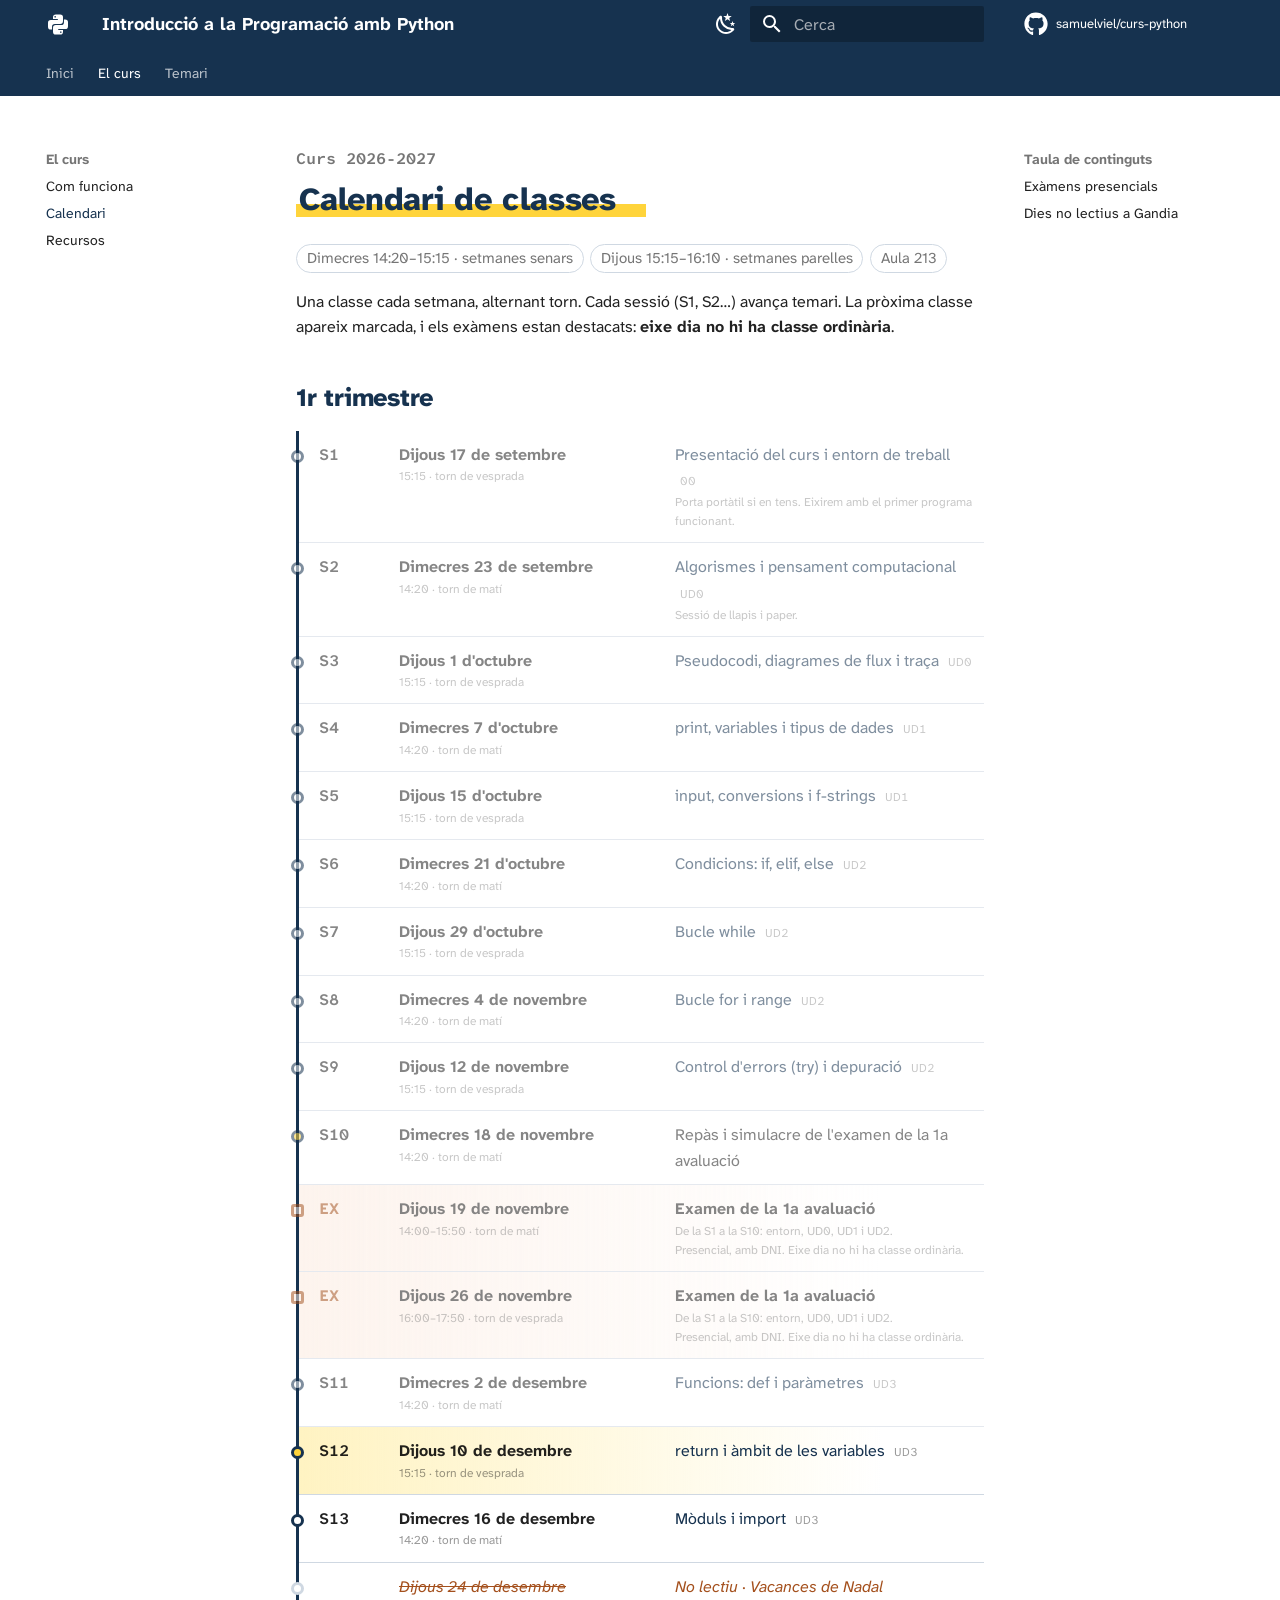
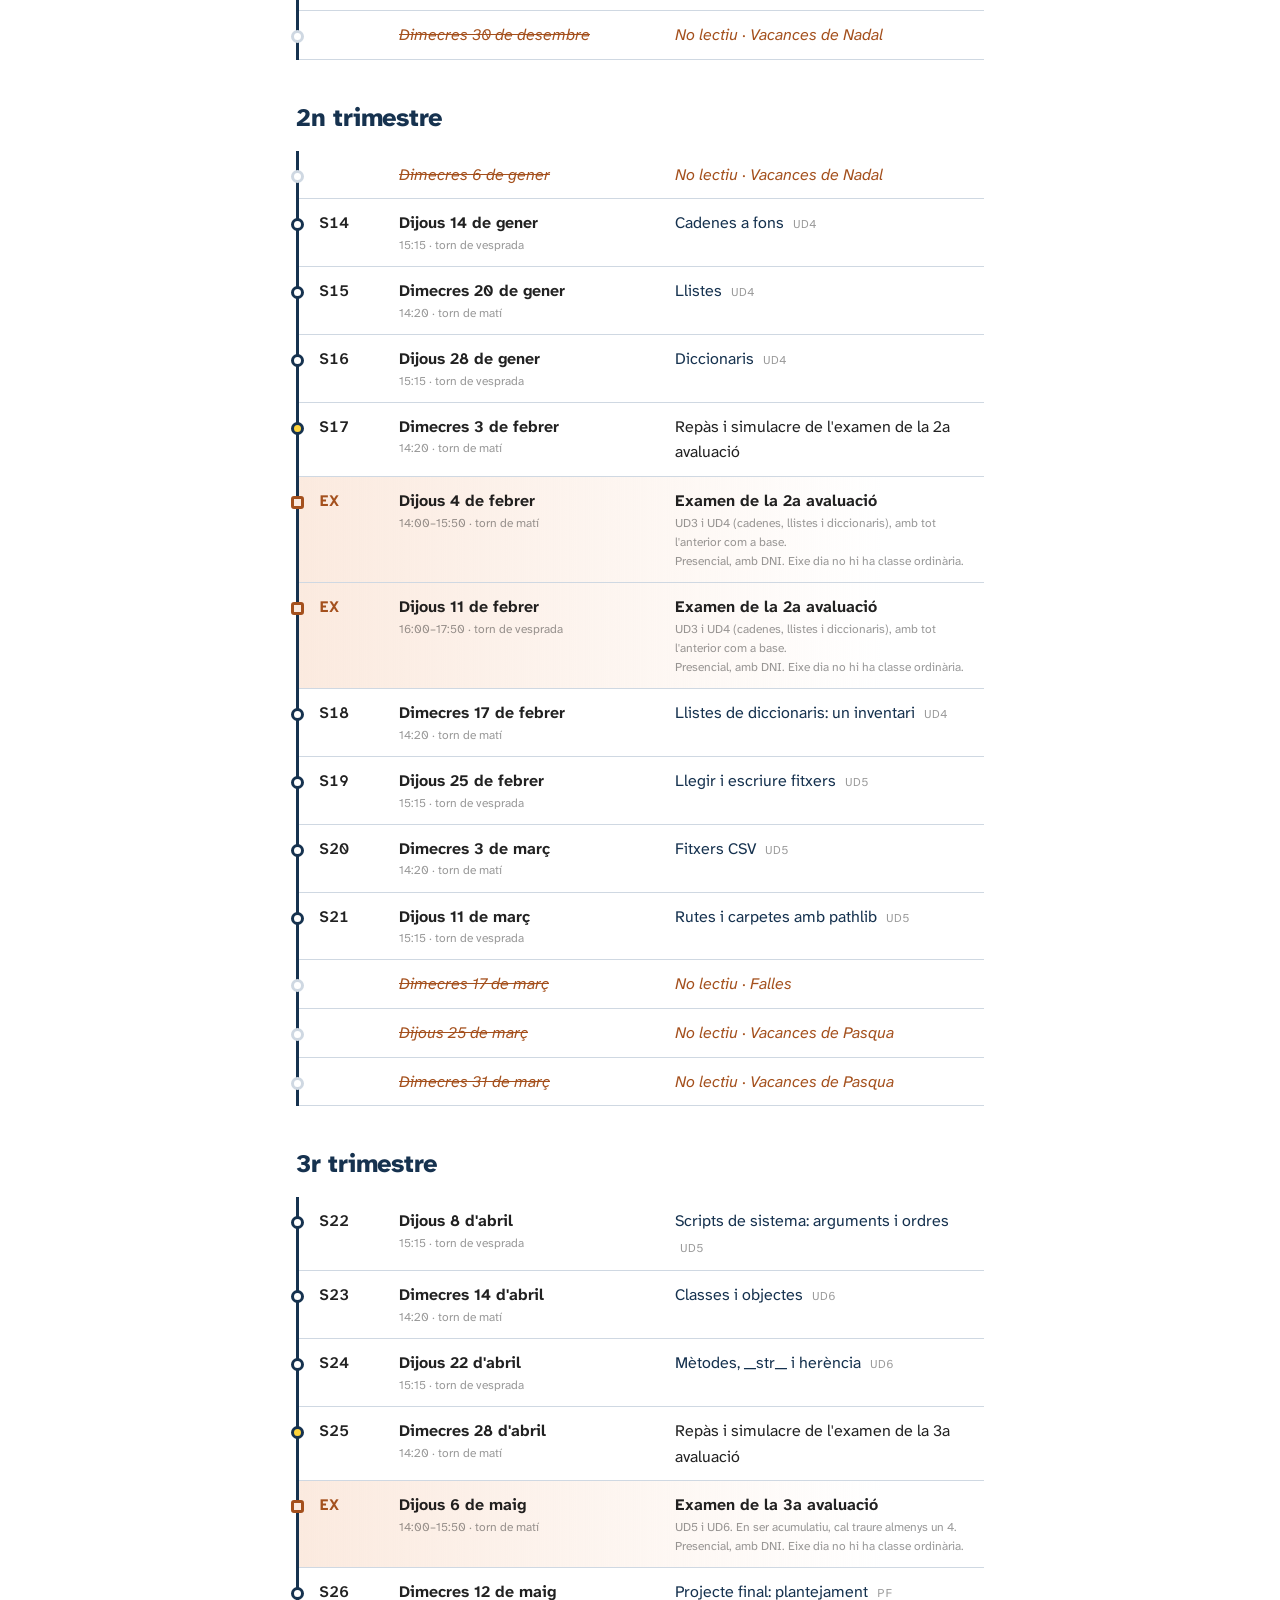
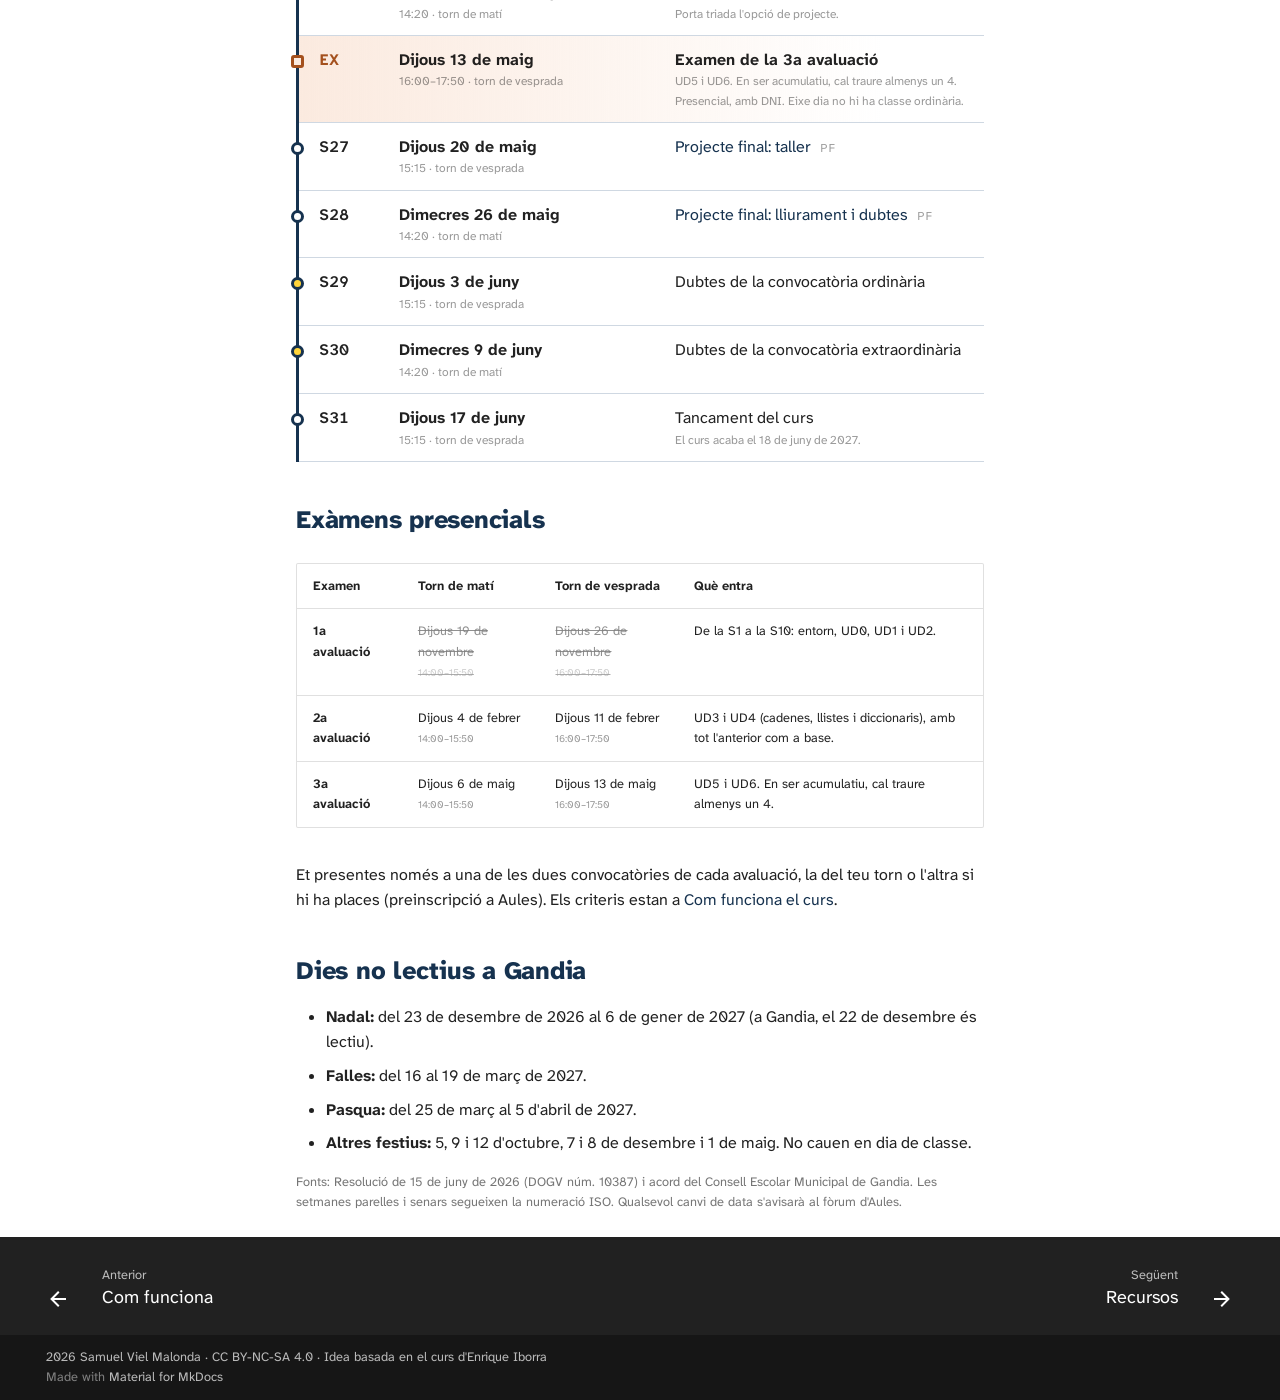
==== commit 0605fe7b: "Deployed 3bae9dc with MkDocs version: 1.6.1" ====
--- a/calendari/index.html
+++ b/calendari/index.html
@@ -514,6 +514,17 @@
     <ul class="md-nav__list" data-md-component="toc" data-md-scrollfix>
       
         <li class="md-nav__item">
+  <a href="#examens-presencials" class="md-nav__link">
+    <span class="md-ellipsis">
+      
+        Exàmens presencials
+      
+    </span>
+  </a>
+  
+</li>
+      
+        <li class="md-nav__item">
   <a href="#dies-no-lectius-a-gandia" class="md-nav__link">
     <span class="md-ellipsis">
       
@@ -926,6 +937,17 @@
     <ul class="md-nav__list" data-md-component="toc" data-md-scrollfix>
       
         <li class="md-nav__item">
+  <a href="#examens-presencials" class="md-nav__link">
+    <span class="md-ellipsis">
+      
+        Exàmens presencials
+      
+    </span>
+  </a>
+  
+</li>
+      
+        <li class="md-nav__item">
   <a href="#dies-no-lectius-a-gandia" class="md-nav__link">
     <span class="md-ellipsis">
       
@@ -961,9 +983,13 @@
 <h1 id="calendari-de-classes">Calendari de classes<a class="headerlink" href="#calendari-de-classes" title="Permanent link">&para;</a></h1>
 <p class="unit-meta"><span class="chip">Dimecres 14:20–15:15 · setmanes senars</span> <span class="chip">Dijous 15:15–16:10 · setmanes parelles</span> <span class="chip" data-c="aula"></span></p>
 
-<p>Una classe cada setmana, alternant torn. Cada sessió (S1, S2…) avança temari. La pròxima classe apareix marcada.</p>
+<p>Una classe cada setmana, alternant torn. Cada sessió (S1, S2…) avança temari. La pròxima classe apareix marcada, i els exàmens estan destacats: <strong>eixe dia no hi ha classe ordinària</strong>.</p>
 <div id="calendari-sessions" markdown="0"></div>
 
+<h2 id="examens-presencials">Exàmens presencials<a class="headerlink" href="#examens-presencials" title="Permanent link">&para;</a></h2>
+<div class="exam-table" data-examens markdown="0"></div>
+
+<p>Et presentes només a una de les dues convocatòries de cada avaluació, la del teu torn o l'altra si hi ha places (preinscripció a Aules). Els criteris estan a <a href="../guia/#com-es-calcula-la-nota">Com funciona el curs</a>.</p>
 <h2 id="dies-no-lectius-a-gandia">Dies no lectius a Gandia<a class="headerlink" href="#dies-no-lectius-a-gandia" title="Permanent link">&para;</a></h2>
 <ul>
 <li><strong>Nadal:</strong> del 23 de desembre de 2026 al 6 de gener de 2027 (a Gandia, el 22 de desembre és lectiu).</li>
@@ -971,7 +997,7 @@
 <li><strong>Pasqua:</strong> del 25 de març al 5 d'abril de 2027.</li>
 <li><strong>Altres festius:</strong> 5, 9 i 12 d'octubre, 7 i 8 de desembre i 1 de maig. No cauen en dia de classe.</li>
 </ul>
-<p class="small-note">Fonts: Resolució de 15 de juny de 2026 (DOGV núm. 10387) i acord del Consell Escolar Municipal de Gandia. Les setmanes parelles i senars segueixen la numeració ISO. Les dates dels exàmens es confirmen a Aules.</p>
+<p class="small-note">Fonts: Resolució de 15 de juny de 2026 (DOGV núm. 10387) i acord del Consell Escolar Municipal de Gandia. Les setmanes parelles i senars segueixen la numeració ISO. Qualsevol canvi de data s'avisarà al fòrum d'Aules.</p>
 
 
 
--- a/assets/css/curs.css
+++ b/assets/css/curs.css
@@ -136,7 +136,6 @@
 .md-typeset .cal-list > li.cal-past { opacity: .55; }
 .md-typeset .cal-list > li.cal-now { background: linear-gradient(90deg, var(--curs-marker-soft), transparent 85%); }
 .md-typeset .cal-list > li.cal-now::before { background: var(--curs-marker); }
-.md-typeset .cal-list > li.cal-exam::before { border-radius: 3px; border-color: var(--curs-warn); background: var(--curs-warn-soft); }
 .md-typeset .cal-list > li.cal-off { color: var(--curs-warn); font-style: italic; }
 .md-typeset .cal-list > li.cal-off::before { border-color: var(--curs-line); }
 .md-typeset .cal-list > li.cal-off .cal-date { text-decoration: line-through; font-weight: 400; }
@@ -187,3 +186,24 @@
 /* Targetes de la portada en dues columnes */
 @media (min-width: 45em) { .md-typeset .grid.cards.two { grid-template-columns: repeat(2, minmax(0, 1fr)); } }
 @media (max-width: 600px) { .md-typeset .hero-title { font-size: 1.7rem; } }
+
+/* ---------- exàmens ---------- */
+.md-typeset .exam-table table { margin: .8em 0; }
+.md-typeset .exam-table td small { color: var(--md-default-fg-color--light); }
+.md-typeset .exam-table .cal-past { opacity: .5; text-decoration: line-through; }
+.md-typeset .cal-list > li.cal-exam { background: linear-gradient(90deg, var(--curs-warn-soft), transparent 85%); }
+.md-typeset .cal-list > li.cal-exam::before { border-radius: 3px; border-color: var(--curs-warn); background: var(--curs-warn-soft); }
+.md-typeset .cal-list > li.cal-exam .cal-n { color: var(--curs-warn); font-weight: 700; }
+.md-typeset .cal-list > li.cal-repas::before { background: var(--curs-marker); border-color: var(--curs-ink); }
+.ticket-top.ticket-exam .ticket-label { color: var(--curs-warn); font-weight: 800; }
+
+/* ---------- logotips dins del text ---------- */
+.md-typeset img.logo {
+  background: #ffffff;
+  border: 1px solid var(--curs-line);
+  border-radius: 12px;
+  padding: 10px;
+  box-sizing: border-box;
+  clear: both;
+}
+@media (max-width: 600px) { .md-typeset img.logo { width: 80px !important; } }
